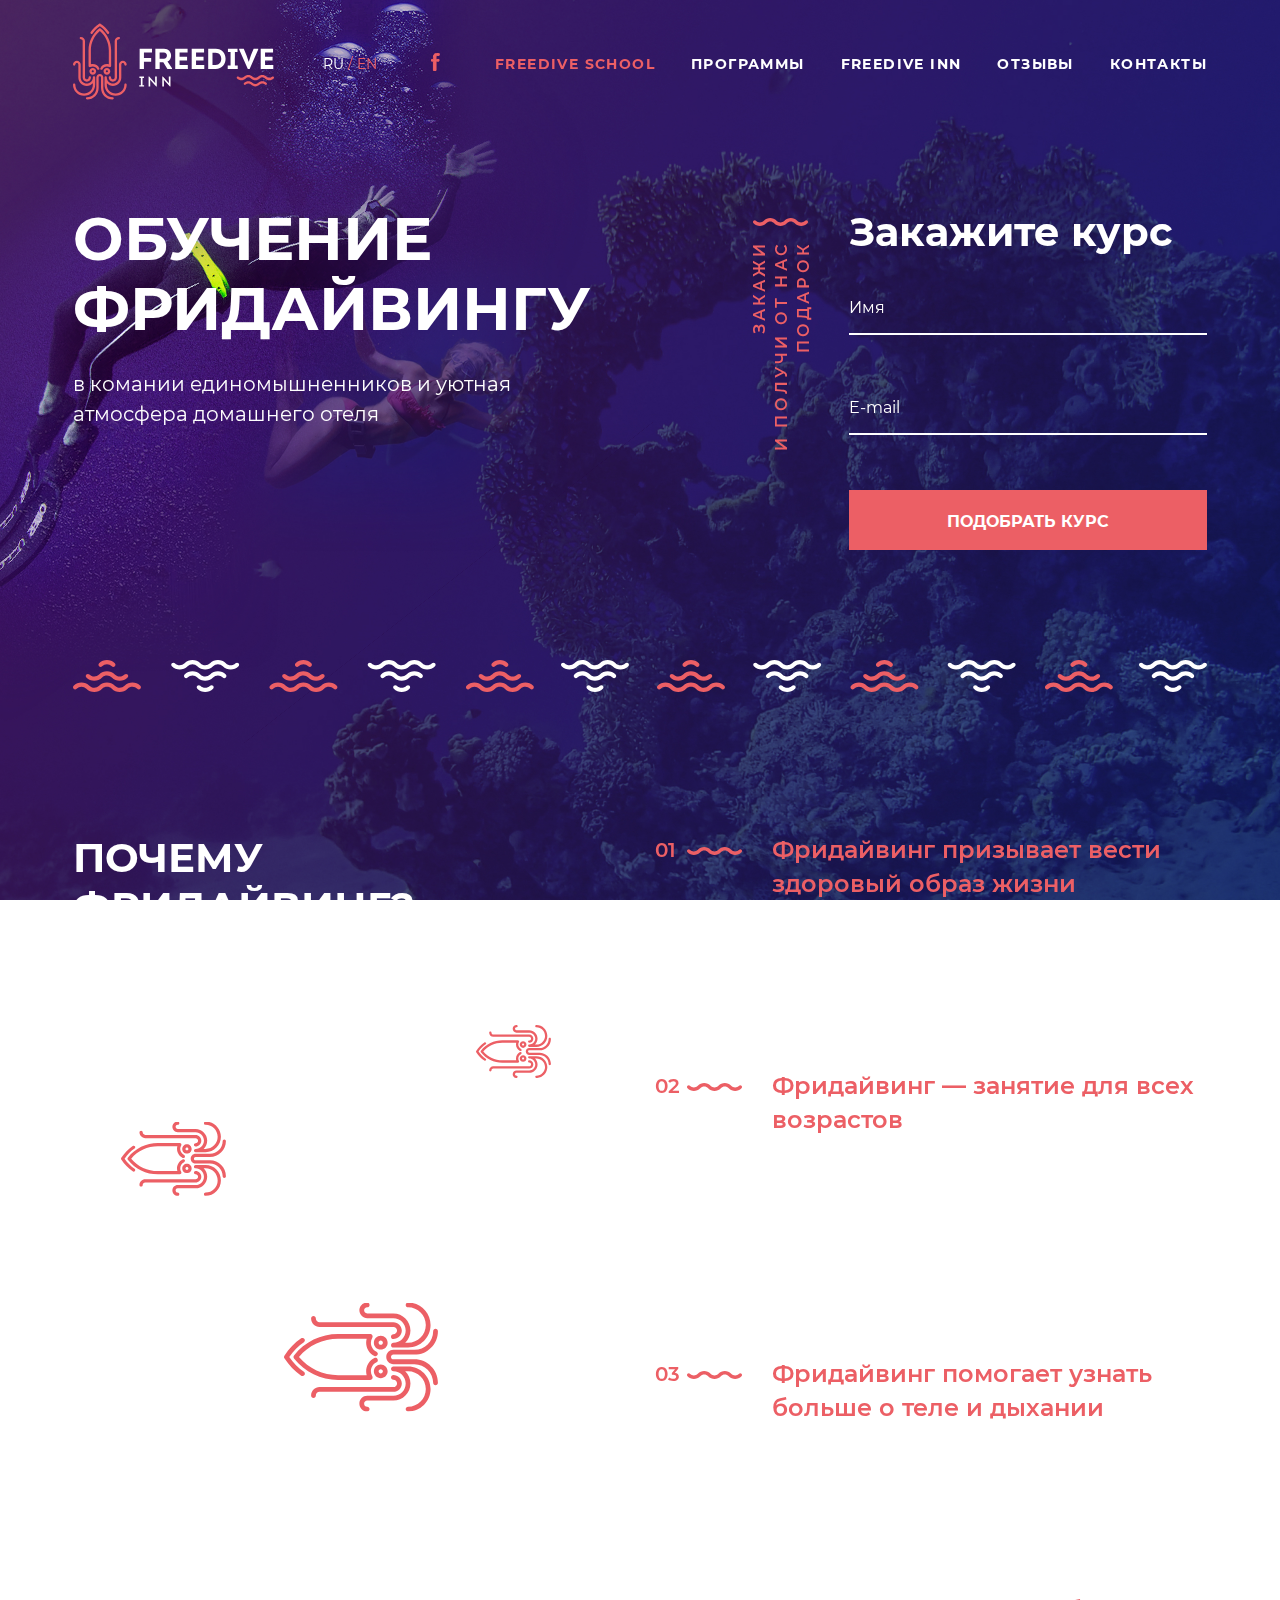
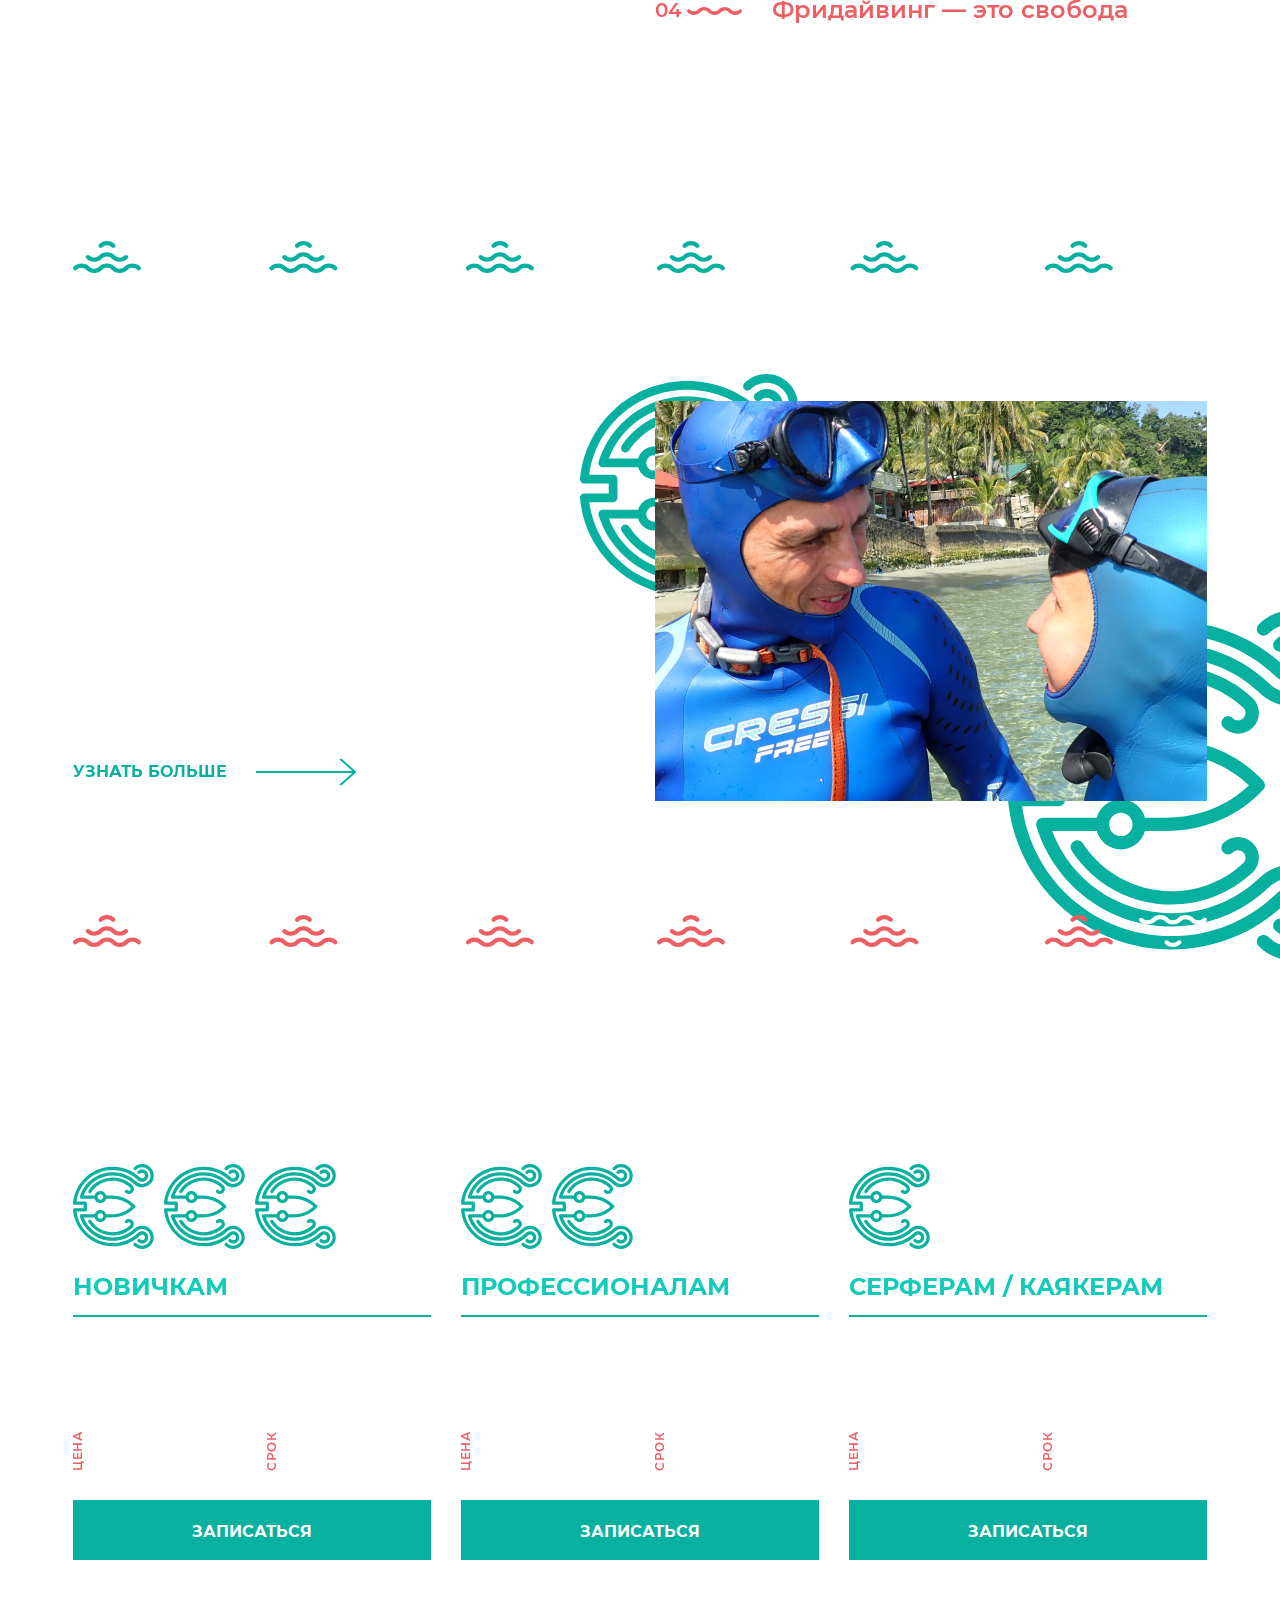
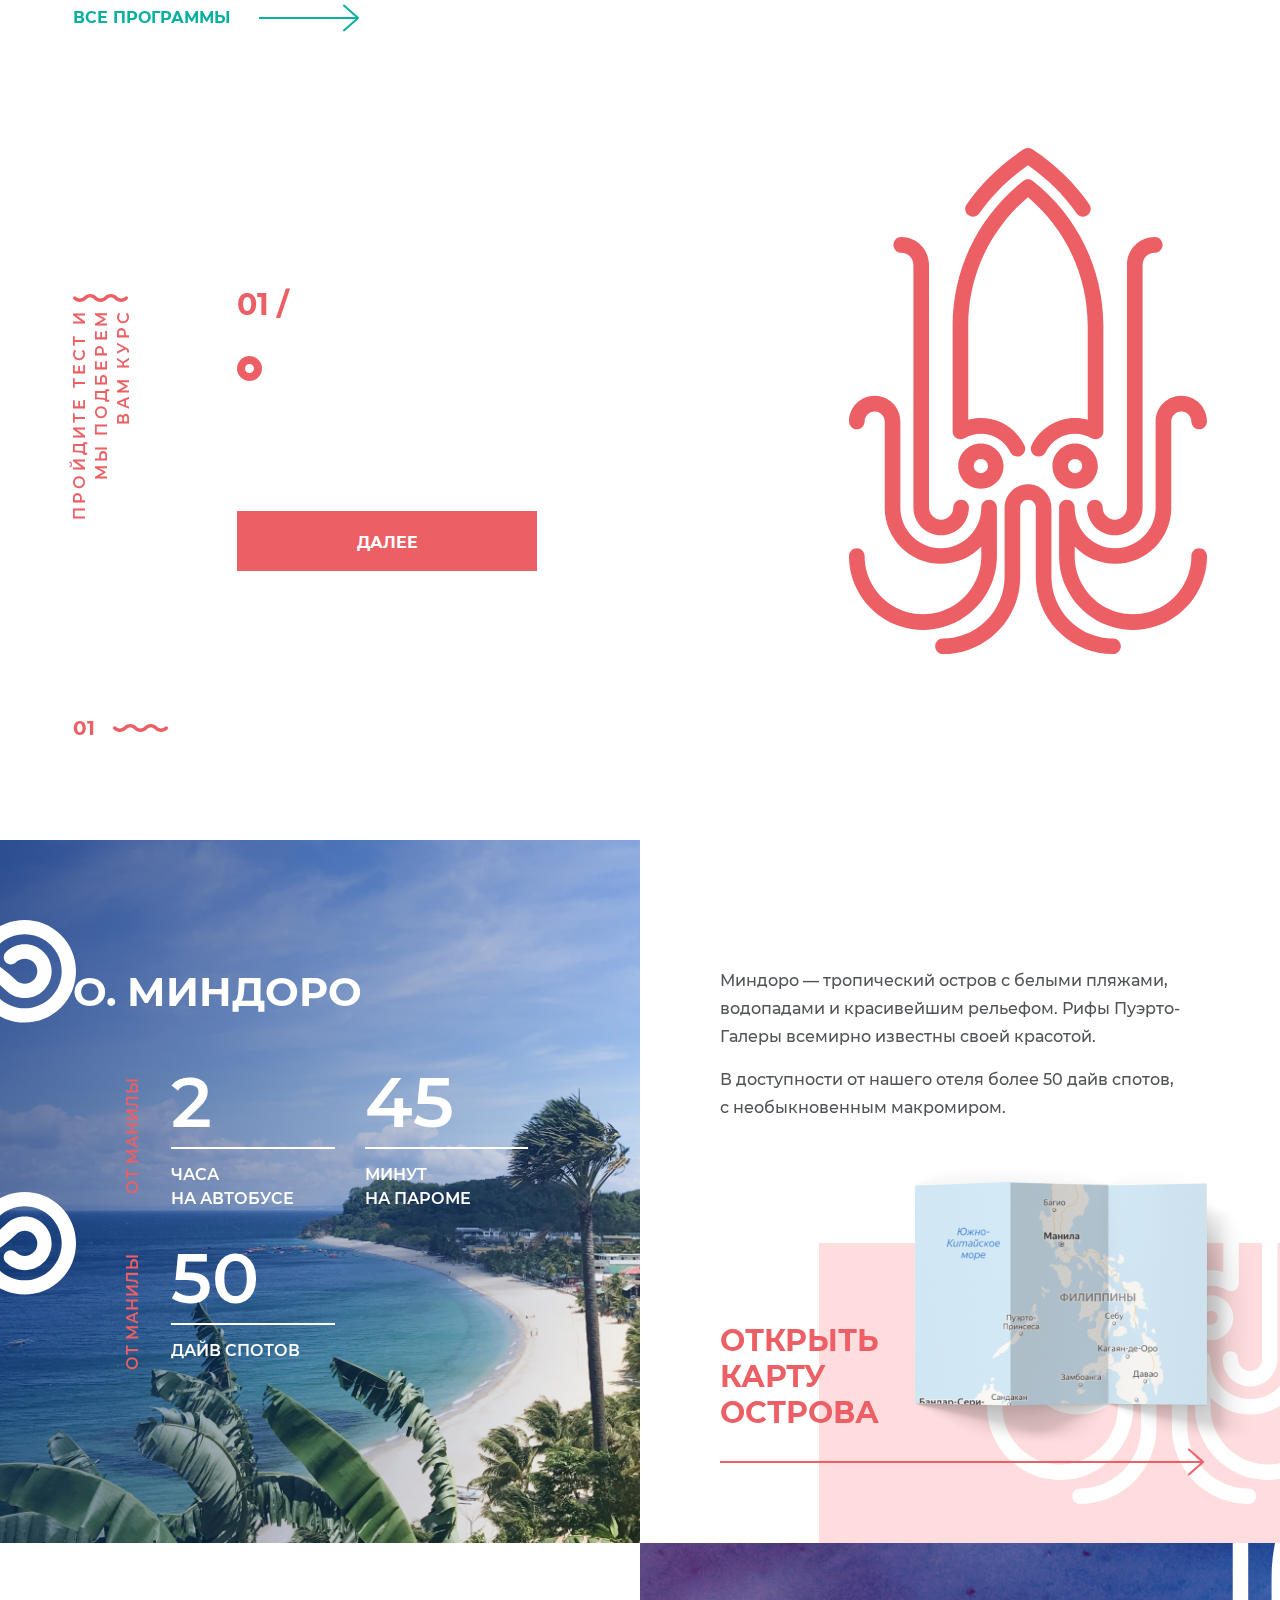
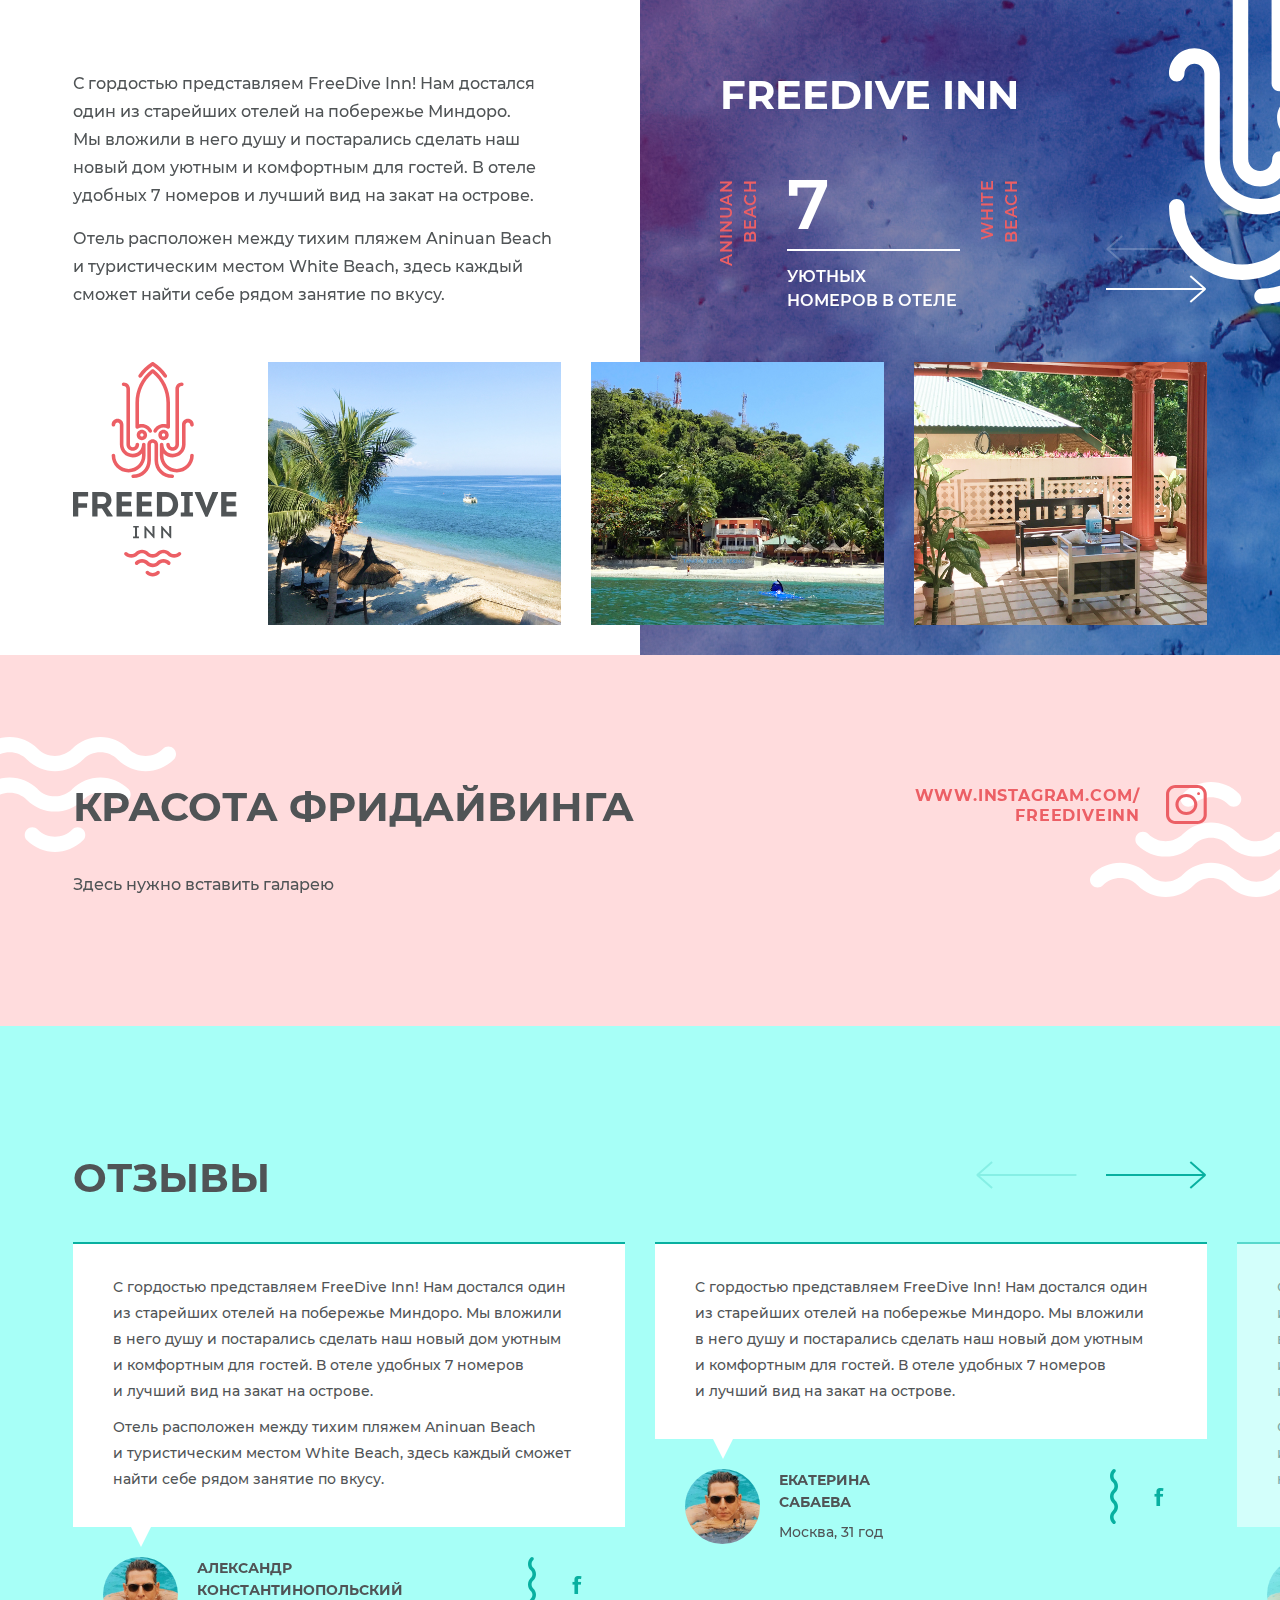
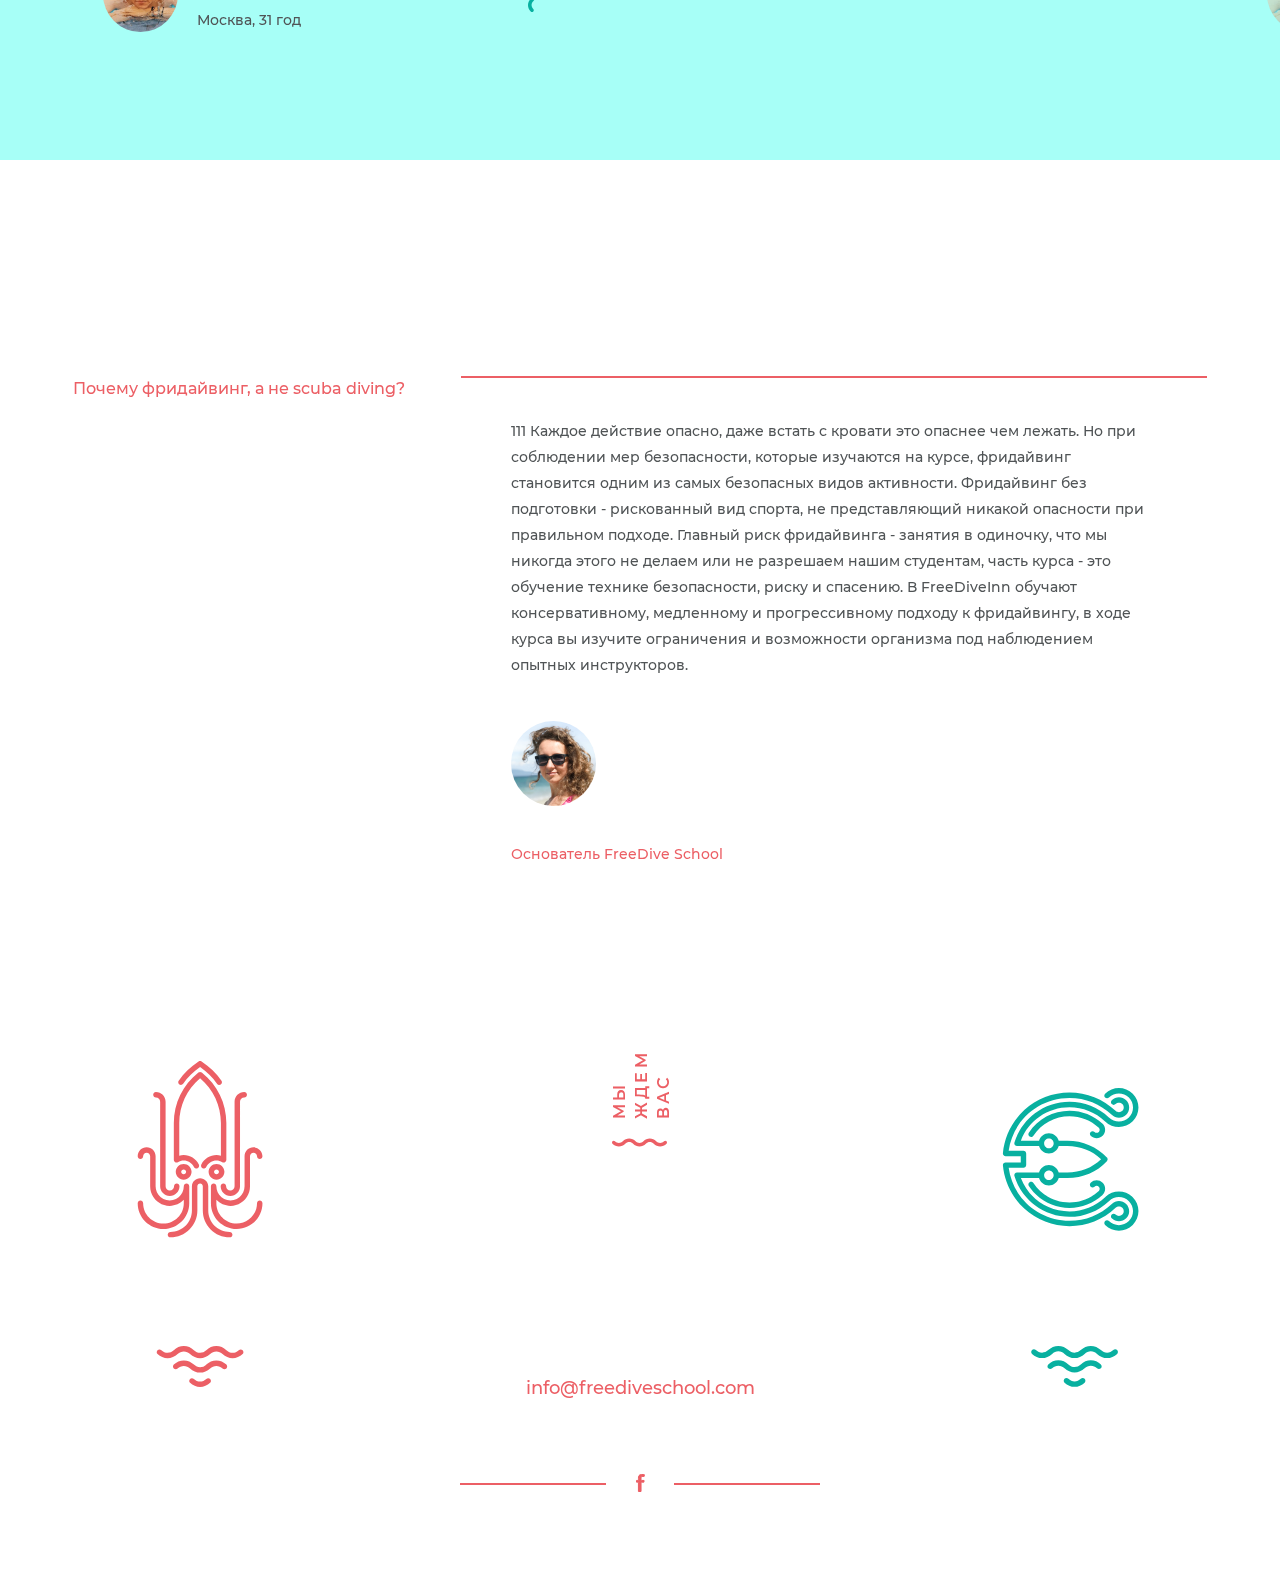
==== home.html @ 4661590b "Initial commit" ====
<!DOCTYPE html>
<html lang="ru">
  <head>
    <meta charset="utf-8">
    <meta name="viewport" content="width=device-width,initial-scale=1">
    <title>FreeDive Inn</title>
    <link rel="icon" href="favicon.ico">
    <link rel="stylesheet" href="js/bootstrap/css/bootstrap.css">
    <link rel="stylesheet" href="css/bootstrap-select.min.css">
    <link rel="stylesheet" href="css/slick.css">
    <link rel="stylesheet" href="js/fancybox/jquery.fancybox.min.css">
    <link rel="stylesheet" href="js/bootstrap-fileinput/css/fileinput.min.css">
    <link rel="stylesheet" href="css/main.css">
    <link rel="stylesheet" href="css/responsive.css">
    <link rel="stylesheet" href="css/animations.css">
  </head>
  <body>
    <div class="over-wrapper">
      <div id="mobile-indicator"></div>
      <div id="sm-indicator"></div>
      <header>
        <div class="container">
          <div class="header-content">
            <div class="row">
              <div class="header-col-1">
                <div class="header-logo"><a class="header-logo-content" href="/">
                    <div class="header-logo-pic"><img src="images/logo-pic.svg" alt="FreeDive Inn"></div>
                    <div class="header-logo-text"><img src="images/logo-text.svg" alt="FreeDive Inn"></div></a></div>
              </div>
              <div class="header-col-2">
                <div class="header-controls">
                  <div class="row">
                    <div class="header-lang">
                      <ul class="lang-selector">
                        <li><a class="active" href="#">Ru</a></li>
                        <li><a href="#">En</a></li>
                      </ul>
                    </div>
                    <div class="header-soclinks"><a class="soclink" href="#"><img class="svg-inline" src="images/ico-fb.svg"></a></div>
                  </div>
                </div>
              </div>
              <div class="header-col-3">
                <div class="navbar-trigger"><span></span><span></span><span></span></div>
                <div class="navbar-wrapper">
                  <div class="navbar-wrapper-inner">
                    <div class="close"></div>
                    <ul class="nav navbar-nav">
                      <li><a class="active" href="#"><span>Freedive school</span></a></li>
                      <li><a href="#"><span>Программы</span></a></li>
                      <li><a href="#"><span>Freedive Inn</span></a></li>
                      <li><a href="#"><span>Отзывы</span></a></li>
                      <li><a href="#"><span>Контакты</span></a></li>
                    </ul>
                    <div class="d-block d-md-none">
                      <div class="header-lang">
                        <ul class="lang-selector">
                          <li><a class="active" href="#">Ru</a></li>
                          <li><a href="#">En</a></li>
                        </ul>
                      </div>
                    </div>
                  </div>
                </div>
              </div>
            </div>
          </div>
        </div>
      </header>
      <main>
        <div class="page-bg" style="background-image: url(images/page-bg.jpg);"></div>
        <div class="page-wrapper">
          <div class="page-header page-header-home diver-start">
            <div class="diver-pic"><img src="images/divers.png"></div>
            <div class="container">
              <div class="page-header-content">
                <div class="row">
                  <div class="col-12 col-md-6">
                    <div class="page-header-l">
                      <div class="page-header-home-descr">
                        <h1>Обучение фридайвингу</h1>
                        <p>в&nbsp;комании единомышненников и&nbsp;уютная атмосфера домашнего отеля</p>
                      </div>
                    </div>
                  </div>
                  <div class="col-12 col-md-6">
                    <div class="page-header-r">
                      <div class="top-form">
                        <div class="top-form-ttl">
                          <div class="cont">
                            <p>закажи<br>и&nbsp;получи от&nbsp;нас<br>подарок</p>
                          </div>
                        </div>
                        <h3>Закажите курс</h3>
                        <form>
                          <div class="form-group">
                            <label class="placeholder" for="top_name">Имя</label>
                            <input type="text" name="top_name" id="top_name" required>
                          </div>
                          <div class="form-group">
                            <label class="placeholder" for="top_email">E-mail</label>
                            <input type="email" name="top_email" id="top_email" required>
                          </div>
                          <div class="form-footer">
                            <button class="btn btn-3" type="submit">Подобрать курс</button>
                          </div>
                        </form>
                      </div>
                    </div>
                  </div>
                </div>
              </div>
              <div class="page-header-deco page-header-deco-red"></div>
            </div>
          </div>
          <div class="page-body">
            <!-- Почему-->
            <div class="section section-alt section-why diver-stop">
              <div class="container">
                <div class="section-content">
                  <div class="sticky-wrapper">
                    <div class="row">
                      <div class="col-12 col-md-6">
                        <div class="sticky-block">
                          <div class="section-header">
                            <h2>Почему фридайвинг?</h2>
                          </div>
                          <div class="why-squids">
                            <div class="why-squid why-squid-1"><img src="images/why-squid-1.svg"></div>
                            <div class="why-squid why-squid-2"><img src="images/why-squid-2.svg"></div>
                            <div class="why-squid why-squid-3"><img src="images/why-squid-3.svg"></div>
                          </div>
                        </div>
                      </div>
                      <div class="col-12 col-md-6">
                        <ol class="why-list">
                          <li>
                            <h3>Фридайвинг призывает вести здоровый образ жизни</h3>
                            <p>Вы&nbsp;начинаете осознавать, что едите и&nbsp;как тренируетесь, потому что результат питания и&nbsp;тренировок виден сразу, уже на&nbsp;следующий день и&nbsp;на&nbsp;следующей тренировке</p>
                          </li>
                          <li>
                            <h3>Фридайвинг&nbsp;&mdash; занятие для всех возрастов</h3>
                            <p>В&nbsp;истории фридайвинга много случаев, когда люди в&nbsp;спорт приходили в&nbsp;40&nbsp;лет и&nbsp;в&nbsp;итоге ставили мировые рекорды. Фридайвингом можно заниматься для достижения рекордов или воспринимать как способ восстановить связь с&nbsp;собой и&nbsp;природой</p>
                          </li>
                          <li>
                            <h3>Фридайвинг помогает узнать больше о&nbsp;теле и&nbsp;дыхании</h3>
                            <p>Бросьте вызов умственным и&nbsp;физическим способностям организма, и&nbsp;превзойдите&nbsp;то, чего раньше было невозможно достичь</p>
                          </li>
                          <li>
                            <h3>Фридайвинг&nbsp;&mdash; это свобода</h3>
                            <p>Фридайвинг позволяет почувствовать легкость и&nbsp;раскованность, которую просто не&nbsp;возможно получить в&nbsp;полной экипировке для скубадайвинга</p>
                          </li>
                        </ol>
                      </div>
                    </div>
                  </div>
                </div>
              </div>
            </div>
            <!-- Почему END-->
            <!-- Школа-->
            <div class="section section-alt section-school">
              <div class="container">
                <div class="section-content">
                  <div class="row">
                    <div class="col-12 col-md-5">
                      <div class="section-header">
                        <h2>Freedive school</h2>
                      </div>
                      <p>FreeDive School первая и&nbsp;единственная русская школа фридайвинга на&nbsp;Филиппинах. Наша школа находится прямо на&nbsp;берегу моря. И&nbsp;у&nbsp;нас идеальные условия круглый год для всех любителей фридайвинга, как новичков, никогда не&nbsp;надевавших маски и&nbsp;ласт, до&nbsp;профессионалов. У&nbsp;нас очень красивая подводная жизнь. И&nbsp;мы&nbsp;выдаем международные сертификаты</p>
                      <div class="more-link-wrapper"><a class="more-link" href="#"><span>Узнать больше</span></a></div>
                    </div>
                    <div class="col-12 col-md-6 offset-md-1">
                      <div class="school-pic">
                        <div class="school-pic-obj school-pic-obj-1"><img src="images/school-obj-1.svg"></div>
                        <div class="school-pic-obj school-pic-obj-2"><img src="images/school-obj-2.svg"></div><img src="files/school-pic.jpg">
                      </div>
                    </div>
                  </div>
                </div>
              </div>
            </div>
            <!-- Школа END-->
            <!-- Программы-->
            <div class="section section-alt section-programs">
              <div class="container">
                <div class="section-content">
                  <div class="section-header">
                    <div class="row">
                      <div class="section-header-l">
                        <h2>Популярные программы</h2>
                      </div>
                    </div>
                  </div>
                  <div class="programs-list">
                    <div class="row">
                      <div class="col-12 col-md-4">
                        <div class="program-tmb">
                          <div class="program-tmb-pic">
                            <div class="program-tmb-pic-col"><img class="svg-inline" src="images/squid-green.svg"></div>
                            <div class="program-tmb-pic-col"><img class="svg-inline" src="images/squid-green.svg"></div>
                            <div class="program-tmb-pic-col"><img class="svg-inline" src="images/squid-green.svg"></div>
                          </div>
                          <div class="program-tmb-descr">
                            <div class="protgram-tmb-descr-top">
                              <h3><span>Новичкам</span></h3>
                              <p>Для тех, кто только открывает для себя фридайвинг</p>
                            </div>
                            <div class="protgram-tmb-descr-bottom">
                              <div class="service-tmb-info program-tmb-info">
                                <div class="row">
                                  <div class="service-info-col">
                                    <div class="service-info-item">
                                      <div class="service-info-item-ttl">
                                        <div class="cont">цена</div>
                                      </div>
                                      <div class="service-info-item-val">
                                        <p>20 000 Р</p>
                                      </div>
                                    </div>
                                  </div>
                                  <div class="service-info-col">
                                    <div class="service-info-item">
                                      <div class="service-info-item-ttl">
                                        <div class="cont">срок</div>
                                      </div>
                                      <div class="service-info-item-val">
                                        <p>7 дней</p>
                                      </div>
                                    </div>
                                  </div>
                                </div>
                              </div>
                              <div class="program-tmb-button">
                                <div class="btn btn-2">Записаться</div>
                              </div>
                            </div>
                          </div>
                        </div>
                      </div>
                      <div class="col-12 col-md-4">
                        <div class="program-tmb">
                          <div class="program-tmb-pic">
                            <div class="program-tmb-pic-col"><img class="svg-inline" src="images/squid-green.svg"></div>
                            <div class="program-tmb-pic-col"><img class="svg-inline" src="images/squid-green.svg"></div>
                          </div>
                          <div class="program-tmb-descr">
                            <div class="protgram-tmb-descr-top">
                              <h3><span>Профессионалам</span></h3>
                              <p>Для тех, кто хочет научиться и&nbsp;увидеть больше</p>
                            </div>
                            <div class="protgram-tmb-descr-bottom">
                              <div class="service-tmb-info program-tmb-info">
                                <div class="row">
                                  <div class="service-info-col">
                                    <div class="service-info-item">
                                      <div class="service-info-item-ttl">
                                        <div class="cont">цена</div>
                                      </div>
                                      <div class="service-info-item-val">
                                        <p>50 000 Р</p>
                                      </div>
                                    </div>
                                  </div>
                                  <div class="service-info-col">
                                    <div class="service-info-item">
                                      <div class="service-info-item-ttl">
                                        <div class="cont">срок</div>
                                      </div>
                                      <div class="service-info-item-val">
                                        <p>14 дней</p>
                                      </div>
                                    </div>
                                  </div>
                                </div>
                              </div>
                              <div class="program-tmb-button">
                                <div class="btn btn-2">Записаться</div>
                              </div>
                            </div>
                          </div>
                        </div>
                      </div>
                      <div class="col-12 col-md-4">
                        <div class="program-tmb">
                          <div class="program-tmb-pic">
                            <div class="program-tmb-pic-col"><img class="svg-inline" src="images/squid-green.svg"></div>
                          </div>
                          <div class="program-tmb-descr">
                            <div class="protgram-tmb-descr-top">
                              <h3><span>Серферам / каякерам</span></h3>
                              <p>Для тех, кто хочет расширить границы своих возможностей</p>
                            </div>
                            <div class="protgram-tmb-descr-bottom">
                              <div class="service-tmb-info program-tmb-info">
                                <div class="row">
                                  <div class="service-info-col">
                                    <div class="service-info-item">
                                      <div class="service-info-item-ttl">
                                        <div class="cont">цена</div>
                                      </div>
                                      <div class="service-info-item-val">
                                        <p>150 000 Р</p>
                                      </div>
                                    </div>
                                  </div>
                                  <div class="service-info-col">
                                    <div class="service-info-item">
                                      <div class="service-info-item-ttl">
                                        <div class="cont">срок</div>
                                      </div>
                                      <div class="service-info-item-val">
                                        <p>28 дней</p>
                                      </div>
                                    </div>
                                  </div>
                                </div>
                              </div>
                              <div class="program-tmb-button">
                                <div class="btn btn-2">Записаться</div>
                              </div>
                            </div>
                          </div>
                        </div>
                      </div>
                    </div>
                  </div>
                  <div class="more-link-wrapper"><a class="more-link" href="#"><span>Все программы</span></a></div>
                </div>
              </div>
            </div>
            <!-- Программы END-->
            <!-- Квиз-->
            <div class="section section-alt section-quiz">
              <div class="container">
                <div class="section-content">
                  <div class="row">
                    <div class="col-12 col-md-8 col-lg-7">
                      <div class="section-header">
                        <h2>Не знаете, что выбрать?</h2>
                      </div>
                      <div class="poll-wrapper">
                        <div class="poll-ttl">
                          <div class="cont">
                            <p>пройдите тест и<br>мы подберем<br>вам курс</p>
                          </div>
                        </div>
                        <form class="form-alt poll-form" id="pollForm">
                          <div class="poll-form-step">
                            <div class="poll-step-content">
                              <div class="poll-step-content-inner">
                                <div class="h3"><span>01 /</span> Умеете ли вы плавать?</div>
                                <div class="form-radios">
                                  <div class="form-radio">
                                    <input id="poll_1_1" type="radio" name="poll_1" checked>
                                    <label for="poll_1_1">Нет</label>
                                  </div>
                                  <div class="form-radio">
                                    <input id="poll_1_2" type="radio" name="poll_1">
                                    <label for="poll_1_2">Могу проплыть 100 метров</label>
                                  </div>
                                  <div class="form-radio">
                                    <input id="poll_1_3" type="radio" name="poll_1">
                                    <label for="poll_1_3">Да, хорошо плаваю</label>
                                  </div>
                                </div>
                                <div class="poll-form-nav">
                                  <div class="btn btn-3 btn-forward"><span>Далее</span></div>
                                </div>
                              </div>
                            </div>
                          </div>
                          <div class="poll-form-step">
                            <div class="poll-step-content">
                              <div class="poll-step-content-inner">
                                <div class="h3"><span>02 /</span> Чекбоксы</div>
                                <div class="form-radios">
                                  <div class="form-radio">
                                    <input id="poll_2_1" type="checkbox" name="poll_2_1">
                                    <label for="poll_2_1">Ответ 1</label>
                                  </div>
                                  <div class="form-radio">
                                    <input id="poll_2_2" type="checkbox" name="poll_2_2">
                                    <label for="poll_2_2">Ответ 2</label>
                                  </div>
                                  <div class="form-radio">
                                    <input id="poll_2_3" type="checkbox" name="poll_2_3">
                                    <label for="poll_2_3">Ответ 3</label>
                                  </div>
                                </div>
                                <div class="poll-form-nav">
                                  <div class="btn btn-back"></div>
                                  <div class="btn btn-3 btn-forward"><span>Далее</span></div>
                                </div>
                              </div>
                            </div>
                          </div>
                          <div class="poll-form-step">
                            <div class="poll-step-content">
                              <div class="poll-step-content-inner">
                                <div class="h3"><span>03 /</span> Обязательные чекбоксы</div>
                                <div class="form-radios form-checkboxes-required">
                                  <div class="form-radio">
                                    <input id="poll_3_1" type="checkbox" name="poll_3_1">
                                    <label for="poll_3_1">Ответ 1</label>
                                  </div>
                                  <div class="form-radio">
                                    <input id="poll_3_2" type="checkbox" name="poll_3_2">
                                    <label for="poll_3_2">Ответ 2</label>
                                  </div>
                                  <div class="form-radio">
                                    <input id="poll_3_3" type="checkbox" name="poll_3_3">
                                    <label for="poll_3_3">Ответ 3</label>
                                  </div>
                                </div>
                                <div class="poll-form-nav">
                                  <div class="btn btn-back"></div>
                                  <div class="btn btn-3 btn-forward"><span>Далее</span></div>
                                </div>
                              </div>
                            </div>
                          </div>
                          <div class="poll-form-step">
                            <div class="poll-step-content">
                              <div class="poll-step-content-inner">
                                <div class="h3"><span>04 /</span> Радиокнопки с альтернативным вариантом</div>
                                <div class="form-radios">
                                  <div class="form-radio">
                                    <input id="poll_4_1" type="radio" name="poll_4" checked>
                                    <label for="poll_4_1">1</label>
                                  </div>
                                  <div class="form-radio">
                                    <input id="poll_4_2" type="radio" name="poll_4">
                                    <label for="poll_4_2">2</label>
                                  </div>
                                  <div class="form-radio">
                                    <input id="poll_4_3" type="radio" name="poll_4">
                                    <label for="poll_4_3">3</label>
                                  </div>
                                  <div class="form-radio-text">
                                    <div class="form-radio">
                                      <input id="poll_4_4" type="radio" name="poll_4" value="other">
                                      <label for="poll_4_4">Другое</label>
                                    </div>
                                    <div class="form-text form-group-other">
                                      <div class="form-group">
                                        <label class="placeholder" for="poll_4_4_text">Введите значение</label>
                                        <input type="text" name="poll_4_4_text" id="poll_4_4_text">
                                      </div>
                                    </div>
                                  </div>
                                </div>
                                <div class="poll-form-nav">
                                  <div class="btn btn-back"></div>
                                  <div class="btn btn-3 btn-forward"><span>Далее</span></div>
                                </div>
                              </div>
                            </div>
                          </div>
                          <div class="poll-form-step">
                            <div class="poll-step-content">
                              <div class="poll-step-content-inner">
                                <div class="h3"><span>05 /</span> Чекбоксы с альтернативным вариантом</div>
                                <div class="form-radios">
                                  <div class="form-radio">
                                    <input id="poll_5_1" type="checkbox" name="poll_5_1" checked>
                                    <label for="poll_5_1">1</label>
                                  </div>
                                  <div class="form-radio">
                                    <input id="poll_5_2" type="checkbox" name="poll_5_2">
                                    <label for="poll_5_2">2</label>
                                  </div>
                                  <div class="form-radio">
                                    <input id="poll_5_3" type="checkbox" name="poll_5_3">
                                    <label for="poll_5_3">3</label>
                                  </div>
                                  <div class="form-radio-text">
                                    <div class="form-radio">
                                      <input id="poll_5_4" type="checkbox" name="poll_5_4" value="other">
                                      <label for="poll_5_4">Другое</label>
                                    </div>
                                    <div class="form-text form-group-other">
                                      <div class="form-group">
                                        <label class="placeholder" for="poll_5_4_text">Введите значение</label>
                                        <input type="text" name="poll_5_4_text" id="poll_5_4_text">
                                      </div>
                                    </div>
                                  </div>
                                </div>
                                <div class="poll-form-nav">
                                  <div class="btn btn-back"></div>
                                  <div class="btn btn-3 btn-forward"><span>Далее</span></div>
                                </div>
                              </div>
                            </div>
                          </div>
                          <div class="poll-form-step">
                            <div class="poll-step-content">
                              <div class="poll-step-content-inner">
                                <div class="h3"><span>06 /</span> Текстовое поле</div>
                                <div class="form-group">
                                  <label class="placeholder" for="poll_6">Введите значение</label>
                                  <input id="poll_6" type="text" name="poll_6" required>
                                </div>
                                <div class="poll-form-nav">
                                  <div class="btn btn-back"></div>
                                  <div class="btn btn-3 btn-forward"><span>Далее</span></div>
                                </div>
                              </div>
                            </div>
                          </div>
                          <div class="poll-form-step last">
                            <div class="poll-step-content">
                              <div class="poll-step-content-inner">
                                <div class="h3"><span>07 /</span> Введите ваши данные</div>
                                <div class="row">
                                  <div class="col-12 col-lg-6">
                                    <div class="form-group">
                                      <label class="placeholder" for="poll_name">Ваше имя</label>
                                      <input id="poll_name" type="text" name="poll_name" required>
                                    </div>
                                  </div>
                                  <div class="col-12 col-lg-6">
                                    <div class="form-group">
                                      <label class="placeholder" for="poll_email">E-mail</label>
                                      <input id="poll_email" type="email" name="poll_email" required>
                                    </div>
                                  </div>
                                  <div class="col-12">
                                    <div class="poll-form-nav">
                                      <div class="btn btn-back"></div>
                                      <button class="btn btn-3" type="submit"><span>Далее</span></button>
                                    </div>
                                  </div>
                                </div>
                              </div>
                            </div>
                          </div>
                        </form>
                      </div>
                    </div>
                    <div class="col-12 col-md-4 col-lg-5">
                      <div class="quiz-pic"><img src="images/quiz-pic.svg"></div>
                    </div>
                  </div>
                  <ul class="poll-dots">
                    <li class="active"><span>01</span></li>
                    <li><span>02</span></li>
                    <li><span>03</span></li>
                    <li><span>04</span></li>
                    <li><span>05</span></li>
                    <li><span>06</span></li>
                  </ul>
                </div>
              </div>
            </div>
            <!-- Квиз END-->
            <!-- Остров-->
            <div class="section section-island">
              <div class="section-obj section-island-obj"><img src="images/squid-school.svg"></div>
              <div class="section-pic-l" style="background-image: url(images/section-island-pic.jpg);"></div>
              <div class="container">
                <div class="section-content">
                  <div class="row">
                    <div class="col-12 col-md-6">
                      <div class="section-descr-l">
                        <div class="section-pic-l" style="background-image: url(images/section-island-pic.jpg);"></div>
                        <div class="section-descr-l-inner">
                          <div class="section-header">
                            <h2> О. Миндоро</h2>
                          </div>
                          <div class="num-list-wrapper">
                            <div class="num-list-ttl"><span>От&nbsp;Манилы</span></div>
                            <div class="num-list">
                              <div class="num-tmb">
                                <div class="num-tmb-num">2</div>
                                <div class="num-tmb-ttl">
                                  <p>Часа на&nbsp;автобусе</p>
                                </div>
                              </div>
                              <div class="num-tmb">
                                <div class="num-tmb-num">45</div>
                                <div class="num-tmb-ttl">
                                  <p>Минут на&nbsp;пароме</p>
                                </div>
                              </div>
                            </div>
                          </div>
                          <div class="num-list-wrapper">
                            <div class="num-list-ttl"><span>От&nbsp;Манилы</span></div>
                            <div class="num-list">
                              <div class="num-tmb">
                                <div class="num-tmb-num">50</div>
                                <div class="num-tmb-ttl">
                                  <p>Дайв спотов</p>
                                </div>
                              </div>
                            </div>
                          </div>
                        </div>
                      </div>
                    </div>
                    <div class="col-12 col-md-6">
                      <div class="section-descr-r">
                        <p>Миндоро&nbsp;&mdash; тропический остров с&nbsp;белыми пляжами, водопадами и&nbsp;красивейшим рельефом. Рифы Пуэрто-Галеры всемирно известны своей красотой.</p>
                        <p>В&nbsp;доступности от&nbsp;нашего отеля более 50&nbsp;дайв спотов, с&nbsp;необыкновенным макромиром.</p>
                        <div class="map-link-wrapper"><a class="map-link" href="#" data-toggle="modal" data-target="#mapModal">
                            <div class="map-link-descr">
                              <p>Открыть карту острова</p>
                            </div>
                            <div class="map-link-pic"><img src="images/map-link.png"></div></a></div>
                      </div>
                    </div>
                  </div>
                </div>
              </div>
            </div>
            <!-- Остров END-->
            <!-- Freedive Inn-->
            <div class="section section-inn">
              <div class="section-obj section-inn-obj"><img src="images/squid-inn.svg"></div>
              <div class="section-pic-r" style="background-image: url(images/section-inn-pic.jpg);"></div>
              <div class="container">
                <div class="section-content">
                  <div class="row">
                    <div class="col-12 col-md-6 order-2 order-md-1">
                      <div class="section-descr-l">
                        <p>С&nbsp;гордостью представляем FreeDive Inn! Нам достался один из&nbsp;старейших отелей на&nbsp;побережье Миндоро. Мы&nbsp;вложили в&nbsp;него душу и&nbsp;постарались сделать наш новый дом уютным и&nbsp;комфортным для гостей. В&nbsp;отеле удобных 7&nbsp;номеров и&nbsp;лучший вид на&nbsp;закат на&nbsp;острове.</p>
                        <p>Отель расположен между тихим пляжем Aninuan Beach и&nbsp;туристическим местом White Beach, здесь каждый сможет найти себе рядом занятие по&nbsp;вкусу.</p>
                      </div>
                    </div>
                    <div class="col-12 col-md-6 order-1 order-md-2">
                      <div class="section-descr-r">
                        <div class="section-pic-r" style="background-image: url(images/section-inn-pic.jpg);"></div>
                        <div class="section-descr-r-inner">
                          <div class="section-header">
                            <h2>Freedive Inn</h2>
                          </div>
                          <div class="num-list-wrapper num-list-wrapper-alt">
                            <div class="num-list-ttl"><span>Aninuan<br>beach</span></div>
                            <div class="num-list-ttl num-list-ttl-r"><span>White<br>beach</span></div>
                            <div class="num-list">
                              <div class="num-tmb">
                                <div class="num-tmb-num">7</div>
                                <div class="num-tmb-ttl">
                                  <p>уютных номеров в&nbsp;отеле</p>
                                </div>
                              </div>
                            </div>
                          </div>
                        </div>
                      </div>
                    </div>
                    <div class="col-12 order-3">
                      <div class="section-inn-bottom">
                        <div class="row">
                          <div class="section-inn-bottom-l">
                            <div class="section-inn-logo"><a href="#"><img src="images/section-inn-logo.svg"></a></div>
                          </div>
                          <div class="section-inn-bottom-r">
                            <div class="inn-slider-wrapper">
                              <div class="inn-slider">
                                <div class="slide"><a href="files/inn-1.jpg" data-fancybox="inn_gal"><img src="files/inn-1-tmb.jpg"></a></div>
                                <div class="slide"><a href="files/inn-2.jpg" data-fancybox="inn_gal"><img src="files/inn-2-tmb.jpg"></a></div>
                                <div class="slide"><a href="files/inn-3.jpg" data-fancybox="inn_gal"><img src="files/inn-3-tmb.jpg"></a></div>
                                <div class="slide"><a href="files/inn-1.jpg" data-fancybox="inn_gal"><img src="files/inn-1-tmb.jpg"></a></div>
                                <div class="slide"><a href="files/inn-2.jpg" data-fancybox="inn_gal"><img src="files/inn-2-tmb.jpg"></a></div>
                                <div class="slide"><a href="files/inn-3.jpg" data-fancybox="inn_gal"><img src="files/inn-3-tmb.jpg"></a></div>
                              </div>
                            </div>
                          </div>
                        </div>
                      </div>
                    </div>
                  </div>
                </div>
              </div>
            </div>
            <!-- Freedive Inn END-->
            <!-- Галерея-->
            <div class="section section-gallery">
              <div class="section-obj section-obj-1"><img src="images/section-gallery-obj-1.svg"></div>
              <div class="section-obj section-obj-2"><img src="images/section-gallery-obj-2.svg"></div>
              <div class="container">
                <div class="section-content">
                  <div class="section-header">
                    <div class="row">
                      <div class="section-header-l">
                        <h2>Красота фридайвинга</h2>
                      </div>
                      <div class="section-header-r"><a class="instagram-link" href="" target="_blank">
                          <div class="cont">www.instagram.com/<br>freediveinn</div></a></div>
                    </div>
                  </div>
                  <div class="insta-gallery">
                    <p>Здесь нужно вставить галарею</p>
                  </div>
                </div>
              </div>
            </div>
            <!-- Галерея END-->
            <!-- Отзывы-->
            <div class="section section-reviews">
              <div class="container">
                <div class="section-content">
                  <div class="section-header">
                    <div class="row">
                      <div class="section-header-l">
                        <h2>Отзывы</h2>
                      </div>
                    </div>
                  </div>
                  <div class="reviews-slider-wrapper">
                    <div class="reviews-slider">
                      <div class="slide">
                        <div class="review-tmb-alt">
                          <div class="review-tmb-alt-text">
                            <p>С&nbsp;гордостью представляем FreeDive Inn! Нам достался один из&nbsp;старейших отелей на&nbsp;побережье Миндоро. Мы&nbsp;вложили в&nbsp;него душу и&nbsp;постарались сделать наш новый дом уютным и&nbsp;комфортным для гостей. В&nbsp;отеле удобных 7&nbsp;номеров и&nbsp;лучший вид на&nbsp;закат на&nbsp;острове.</p>
                            <p>Отель расположен между тихим пляжем Aninuan Beach и&nbsp;туристическим местом White Beach, здесь каждый сможет найти себе рядом занятие по&nbsp;вкусу.</p>
                          </div>
                          <div class="review-tmb-alt-bottom">
                            <div class="row">
                              <div class="col review-tmb-alt-bottom-l">
                                <div class="review-tmb-author">
                                  <div class="review-tmb-author-pic"><img src="files/review-author.jpg"></div>
                                  <div class="review-tmb-author-descr">
                                    <div class="review-tmb-author-name">
                                      <p>Александр<br>Константинопольский</p>
                                    </div>
                                    <div class="review-tmb-author-post">
                                      <p>Москва, 31 год</p>
                                    </div>
                                  </div>
                                </div>
                              </div>
                              <div class="col review-tmb-alt-bottom-r">
                                <div class="review-tmb-links"><a class="review-link review-link-fb" href="#"></a></div>
                              </div>
                            </div>
                          </div>
                        </div>
                      </div>
                      <div class="slide">
                        <div class="review-tmb-alt">
                          <div class="review-tmb-alt-text">
                            <p>С&nbsp;гордостью представляем FreeDive Inn! Нам достался один из&nbsp;старейших отелей на&nbsp;побережье Миндоро. Мы&nbsp;вложили в&nbsp;него душу и&nbsp;постарались сделать наш новый дом уютным и&nbsp;комфортным для гостей. В&nbsp;отеле удобных 7&nbsp;номеров и&nbsp;лучший вид на&nbsp;закат на&nbsp;острове.</p>
                          </div>
                          <div class="review-tmb-alt-bottom">
                            <div class="row">
                              <div class="col review-tmb-alt-bottom-l">
                                <div class="review-tmb-author">
                                  <div class="review-tmb-author-pic"><img src="files/review-author.jpg"></div>
                                  <div class="review-tmb-author-descr">
                                    <div class="review-tmb-author-name">
                                      <p>Екатерина<br>Сабаева</p>
                                    </div>
                                    <div class="review-tmb-author-post">
                                      <p>Москва, 31 год</p>
                                    </div>
                                  </div>
                                </div>
                              </div>
                              <div class="col review-tmb-alt-bottom-r">
                                <div class="review-tmb-links"><a class="review-link review-link-fb" href="#"></a></div>
                              </div>
                            </div>
                          </div>
                        </div>
                      </div>
                      <div class="slide">
                        <div class="review-tmb-alt">
                          <div class="review-tmb-alt-text">
                            <p>С&nbsp;гордостью представляем FreeDive Inn! Нам достался один из&nbsp;старейших отелей на&nbsp;побережье Миндоро. Мы&nbsp;вложили в&nbsp;него душу и&nbsp;постарались сделать наш новый дом уютным и&nbsp;комфортным для гостей. В&nbsp;отеле удобных 7&nbsp;номеров и&nbsp;лучший вид на&nbsp;закат на&nbsp;острове.</p>
                            <p>Отель расположен между тихим пляжем Aninuan Beach и&nbsp;туристическим местом White Beach, здесь каждый сможет найти себе рядом занятие по&nbsp;вкусу.</p>
                          </div>
                          <div class="review-tmb-alt-bottom">
                            <div class="row">
                              <div class="col review-tmb-alt-bottom-l">
                                <div class="review-tmb-author">
                                  <div class="review-tmb-author-pic"><img src="files/review-author.jpg"></div>
                                  <div class="review-tmb-author-descr">
                                    <div class="review-tmb-author-name">
                                      <p>Александр<br>Константинопольский</p>
                                    </div>
                                    <div class="review-tmb-author-post">
                                      <p>Москва, 31 год</p>
                                    </div>
                                  </div>
                                </div>
                              </div>
                              <div class="col review-tmb-alt-bottom-r">
                                <div class="review-tmb-links"><a class="review-link review-link-fb" href="#"></a></div>
                              </div>
                            </div>
                          </div>
                        </div>
                      </div>
                      <div class="slide">
                        <div class="review-tmb-alt">
                          <div class="review-tmb-alt-text">
                            <p>С&nbsp;гордостью представляем FreeDive Inn! Нам достался один из&nbsp;старейших отелей на&nbsp;побережье Миндоро. Мы&nbsp;вложили в&nbsp;него душу и&nbsp;постарались сделать наш новый дом уютным и&nbsp;комфортным для гостей. В&nbsp;отеле удобных 7&nbsp;номеров и&nbsp;лучший вид на&nbsp;закат на&nbsp;острове.</p>
                          </div>
                          <div class="review-tmb-alt-bottom">
                            <div class="row">
                              <div class="col review-tmb-alt-bottom-l">
                                <div class="review-tmb-author">
                                  <div class="review-tmb-author-pic"><img src="files/review-author.jpg"></div>
                                  <div class="review-tmb-author-descr">
                                    <div class="review-tmb-author-name">
                                      <p>Екатерина<br>Сабаева</p>
                                    </div>
                                    <div class="review-tmb-author-post">
                                      <p>Москва, 31 год</p>
                                    </div>
                                  </div>
                                </div>
                              </div>
                              <div class="col review-tmb-alt-bottom-r">
                                <div class="review-tmb-links"><a class="review-link review-link-fb" href="#"></a></div>
                              </div>
                            </div>
                          </div>
                        </div>
                      </div>
                      <div class="slide">
                        <div class="review-tmb-alt">
                          <div class="review-tmb-alt-text">
                            <p>С&nbsp;гордостью представляем FreeDive Inn! Нам достался один из&nbsp;старейших отелей на&nbsp;побережье Миндоро. Мы&nbsp;вложили в&nbsp;него душу и&nbsp;постарались сделать наш новый дом уютным и&nbsp;комфортным для гостей. В&nbsp;отеле удобных 7&nbsp;номеров и&nbsp;лучший вид на&nbsp;закат на&nbsp;острове.</p>
                            <p>Отель расположен между тихим пляжем Aninuan Beach и&nbsp;туристическим местом White Beach, здесь каждый сможет найти себе рядом занятие по&nbsp;вкусу.</p>
                          </div>
                          <div class="review-tmb-alt-bottom">
                            <div class="row">
                              <div class="col review-tmb-alt-bottom-l">
                                <div class="review-tmb-author">
                                  <div class="review-tmb-author-pic"><img src="files/review-author.jpg"></div>
                                  <div class="review-tmb-author-descr">
                                    <div class="review-tmb-author-name">
                                      <p>Александр<br>Константинопольский</p>
                                    </div>
                                    <div class="review-tmb-author-post">
                                      <p>Москва, 31 год</p>
                                    </div>
                                  </div>
                                </div>
                              </div>
                              <div class="col review-tmb-alt-bottom-r">
                                <div class="review-tmb-links"><a class="review-link review-link-fb" href="#"></a></div>
                              </div>
                            </div>
                          </div>
                        </div>
                      </div>
                      <div class="slide">
                        <div class="review-tmb-alt">
                          <div class="review-tmb-alt-text">
                            <p>С&nbsp;гордостью представляем FreeDive Inn! Нам достался один из&nbsp;старейших отелей на&nbsp;побережье Миндоро. Мы&nbsp;вложили в&nbsp;него душу и&nbsp;постарались сделать наш новый дом уютным и&nbsp;комфортным для гостей. В&nbsp;отеле удобных 7&nbsp;номеров и&nbsp;лучший вид на&nbsp;закат на&nbsp;острове.</p>
                          </div>
                          <div class="review-tmb-alt-bottom">
                            <div class="row">
                              <div class="col review-tmb-alt-bottom-l">
                                <div class="review-tmb-author">
                                  <div class="review-tmb-author-pic"><img src="files/review-author.jpg"></div>
                                  <div class="review-tmb-author-descr">
                                    <div class="review-tmb-author-name">
                                      <p>Екатерина<br>Сабаева</p>
                                    </div>
                                    <div class="review-tmb-author-post">
                                      <p>Москва, 31 год</p>
                                    </div>
                                  </div>
                                </div>
                              </div>
                              <div class="col review-tmb-alt-bottom-r">
                                <div class="review-tmb-links"><a class="review-link review-link-fb" href="#"></a></div>
                              </div>
                            </div>
                          </div>
                        </div>
                      </div>
                      <div class="slide">
                        <div class="review-tmb-alt">
                          <div class="review-tmb-alt-text">
                            <p>С&nbsp;гордостью представляем FreeDive Inn! Нам достался один из&nbsp;старейших отелей на&nbsp;побережье Миндоро. Мы&nbsp;вложили в&nbsp;него душу и&nbsp;постарались сделать наш новый дом уютным и&nbsp;комфортным для гостей. В&nbsp;отеле удобных 7&nbsp;номеров и&nbsp;лучший вид на&nbsp;закат на&nbsp;острове.</p>
                            <p>Отель расположен между тихим пляжем Aninuan Beach и&nbsp;туристическим местом White Beach, здесь каждый сможет найти себе рядом занятие по&nbsp;вкусу.</p>
                          </div>
                          <div class="review-tmb-alt-bottom">
                            <div class="row">
                              <div class="col review-tmb-alt-bottom-l">
                                <div class="review-tmb-author">
                                  <div class="review-tmb-author-pic"><img src="files/review-author.jpg"></div>
                                  <div class="review-tmb-author-descr">
                                    <div class="review-tmb-author-name">
                                      <p>Александр<br>Константинопольский</p>
                                    </div>
                                    <div class="review-tmb-author-post">
                                      <p>Москва, 31 год</p>
                                    </div>
                                  </div>
                                </div>
                              </div>
                              <div class="col review-tmb-alt-bottom-r">
                                <div class="review-tmb-links"><a class="review-link review-link-fb" href="#"></a></div>
                              </div>
                            </div>
                          </div>
                        </div>
                      </div>
                      <div class="slide">
                        <div class="review-tmb-alt">
                          <div class="review-tmb-alt-text">
                            <p>С&nbsp;гордостью представляем FreeDive Inn! Нам достался один из&nbsp;старейших отелей на&nbsp;побережье Миндоро. Мы&nbsp;вложили в&nbsp;него душу и&nbsp;постарались сделать наш новый дом уютным и&nbsp;комфортным для гостей. В&nbsp;отеле удобных 7&nbsp;номеров и&nbsp;лучший вид на&nbsp;закат на&nbsp;острове.</p>
                          </div>
                          <div class="review-tmb-alt-bottom">
                            <div class="row">
                              <div class="col review-tmb-alt-bottom-l">
                                <div class="review-tmb-author">
                                  <div class="review-tmb-author-pic"><img src="files/review-author.jpg"></div>
                                  <div class="review-tmb-author-descr">
                                    <div class="review-tmb-author-name">
                                      <p>Екатерина<br>Сабаева</p>
                                    </div>
                                    <div class="review-tmb-author-post">
                                      <p>Москва, 31 год</p>
                                    </div>
                                  </div>
                                </div>
                              </div>
                              <div class="col review-tmb-alt-bottom-r">
                                <div class="review-tmb-links"><a class="review-link review-link-fb" href="#"></a></div>
                              </div>
                            </div>
                          </div>
                        </div>
                      </div>
                    </div>
                  </div>
                </div>
              </div>
            </div>
            <!-- Отзывы END-->
            <!-- Вопросы и ответы-->
            <div class="section section-alt section-faq">
              <div class="container">
                <div class="section-content">
                  <div class="section-header">
                    <div class="row">
                      <div class="section-header-l">
                        <h2>Вопросы и&nbsp;ответы</h2>
                      </div>
                    </div>
                  </div>
                  <div class="row">
                    <div class="col-12 col-md-5 col-lg-4">
                      <div class="faq-list">
                        <div class="faq-item active">
                          <div class="faq-item-ttl">
                            <h3>Почему фридайвинг, а не scuba diving?</h3>
                          </div>
                          <div class="faq-item-content">
                            <div class="faq-item-text">
                              <p>111 Каждое действие опасно, даже встать с кровати это опаснее чем лежать. Но при соблюдении мер безопасности, которые изучаются на курсе, фридайвинг становится одним из самых безопасных видов активности. Фридайвинг без подготовки - рискованный вид спорта, не представляющий никакой опасности при правильном подходе. Главный риск фридайвинга - занятия в одиночку, что мы никогда этого не делаем или не разрешаем нашим студентам,  часть курса - это обучение технике безопасности, риску и спасению. В FreeDiveInn обучают консервативному, медленному и прогрессивному подходу к фридайвингу, в ходе курса вы изучите ограничения и возможности организма под наблюдением опытных инструкторов.</p>
                            </div>
                            <div class="faq-item-author">
                              <div class="faq-item-author-pic"><img src="files/faq-author.jpg"></div>
                              <div class="faq-item-author-descr">
                                <div class="faq-item-author-name">
                                  <p>Мила</p>
                                </div>
                                <div class="faq-item-author-post">
                                  <p>Основатель FreeDive School</p>
                                </div>
                              </div>
                            </div>
                          </div>
                        </div>
                        <div class="faq-item">
                          <div class="faq-item-ttl">
                            <h3>Сколько времени нужно, чтобы научиться фридайвингу?</h3>
                          </div>
                          <div class="faq-item-content">
                            <div class="faq-item-text">
                              <p>222 Каждое действие опасно, даже встать с кровати это опаснее чем лежать. Но при соблюдении мер безопасности, которые изучаются на курсе, фридайвинг становится одним из самых безопасных видов активности. Фридайвинг без подготовки - рискованный вид спорта, не представляющий никакой опасности при правильном подходе. Главный риск фридайвинга - занятия в одиночку, что мы никогда этого не делаем или не разрешаем нашим студентам,  часть курса - это обучение технике безопасности, риску и спасению. В FreeDiveInn обучают консервативному, медленному и прогрессивному подходу к фридайвингу, в ходе курса вы изучите ограничения и возможности организма под наблюдением опытных инструкторов.</p>
                            </div>
                            <div class="faq-item-author">
                              <div class="faq-item-author-pic"><img src="files/faq-author.jpg"></div>
                              <div class="faq-item-author-descr">
                                <div class="faq-item-author-name">
                                  <p>Мила</p>
                                </div>
                                <div class="faq-item-author-post">
                                  <p>Основатель FreeDive School</p>
                                </div>
                              </div>
                            </div>
                          </div>
                        </div>
                        <div class="faq-item">
                          <div class="faq-item-ttl">
                            <h3>Стоит ли заниматься фридайвингом?</h3>
                          </div>
                          <div class="faq-item-content">
                            <div class="faq-item-text">
                              <p>333 Каждое действие опасно, даже встать с кровати это опаснее чем лежать. Но при соблюдении мер безопасности, которые изучаются на курсе, фридайвинг становится одним из самых безопасных видов активности. Фридайвинг без подготовки - рискованный вид спорта, не представляющий никакой опасности при правильном подходе. Главный риск фридайвинга - занятия в одиночку, что мы никогда этого не делаем или не разрешаем нашим студентам,  часть курса - это обучение технике безопасности, риску и спасению. В FreeDiveInn обучают консервативному, медленному и прогрессивному подходу к фридайвингу, в ходе курса вы изучите ограничения и возможности организма под наблюдением опытных инструкторов.</p>
                            </div>
                            <div class="faq-item-author">
                              <div class="faq-item-author-pic"><img src="files/faq-author.jpg"></div>
                              <div class="faq-item-author-descr">
                                <div class="faq-item-author-name">
                                  <p>Мила</p>
                                </div>
                                <div class="faq-item-author-post">
                                  <p>Основатель FreeDive School</p>
                                </div>
                              </div>
                            </div>
                          </div>
                        </div>
                        <div class="faq-item">
                          <div class="faq-item-ttl">
                            <h3>Насколько опасен фридайвинг?</h3>
                          </div>
                          <div class="faq-item-content">
                            <div class="faq-item-text">
                              <p>444 Каждое действие опасно, даже встать с кровати это опаснее чем лежать. Но при соблюдении мер безопасности, которые изучаются на курсе, фридайвинг становится одним из самых безопасных видов активности. Фридайвинг без подготовки - рискованный вид спорта, не представляющий никакой опасности при правильном подходе. Главный риск фридайвинга - занятия в одиночку, что мы никогда этого не делаем или не разрешаем нашим студентам,  часть курса - это обучение технике безопасности, риску и спасению. В FreeDiveInn обучают консервативному, медленному и прогрессивному подходу к фридайвингу, в ходе курса вы изучите ограничения и возможности организма под наблюдением опытных инструкторов.</p>
                            </div>
                            <div class="faq-item-author">
                              <div class="faq-item-author-pic"><img src="files/faq-author.jpg"></div>
                              <div class="faq-item-author-descr">
                                <div class="faq-item-author-name">
                                  <p>Мила</p>
                                </div>
                                <div class="faq-item-author-post">
                                  <p>Основатель FreeDive School</p>
                                </div>
                              </div>
                            </div>
                          </div>
                        </div>
                        <div class="faq-item">
                          <div class="faq-item-ttl">
                            <h3>Фридайверы используют кислород?</h3>
                          </div>
                          <div class="faq-item-content">
                            <div class="faq-item-text">
                              <p>555 Каждое действие опасно, даже встать с кровати это опаснее чем лежать. Но при соблюдении мер безопасности, которые изучаются на курсе, фридайвинг становится одним из самых безопасных видов активности. Фридайвинг без подготовки - рискованный вид спорта, не представляющий никакой опасности при правильном подходе. Главный риск фридайвинга - занятия в одиночку, что мы никогда этого не делаем или не разрешаем нашим студентам,  часть курса - это обучение технике безопасности, риску и спасению. В FreeDiveInn обучают консервативному, медленному и прогрессивному подходу к фридайвингу, в ходе курса вы изучите ограничения и возможности организма под наблюдением опытных инструкторов.</p>
                            </div>
                            <div class="faq-item-author">
                              <div class="faq-item-author-pic"><img src="files/faq-author.jpg"></div>
                              <div class="faq-item-author-descr">
                                <div class="faq-item-author-name">
                                  <p>Мила</p>
                                </div>
                                <div class="faq-item-author-post">
                                  <p>Основатель FreeDive School</p>
                                </div>
                              </div>
                            </div>
                          </div>
                        </div>
                        <div class="faq-item">
                          <div class="faq-item-ttl">
                            <h3>Фридайвинг безопаснее, чем scuba diving?</h3>
                          </div>
                          <div class="faq-item-content">
                            <div class="faq-item-text">
                              <p>666 Каждое действие опасно, даже встать с кровати это опаснее чем лежать. Но при соблюдении мер безопасности, которые изучаются на курсе, фридайвинг становится одним из самых безопасных видов активности. Фридайвинг без подготовки - рискованный вид спорта, не представляющий никакой опасности при правильном подходе. Главный риск фридайвинга - занятия в одиночку, что мы никогда этого не делаем или не разрешаем нашим студентам,  часть курса - это обучение технике безопасности, риску и спасению. В FreeDiveInn обучают консервативному, медленному и прогрессивному подходу к фридайвингу, в ходе курса вы изучите ограничения и возможности организма под наблюдением опытных инструкторов.</p>
                            </div>
                            <div class="faq-item-author">
                              <div class="faq-item-author-pic"><img src="files/faq-author.jpg"></div>
                              <div class="faq-item-author-descr">
                                <div class="faq-item-author-name">
                                  <p>Мила</p>
                                </div>
                                <div class="faq-item-author-post">
                                  <p>Основатель FreeDive School</p>
                                </div>
                              </div>
                            </div>
                          </div>
                        </div>
                        <div class="faq-item">
                          <div class="faq-item-ttl">
                            <h3>Акулы нападают на Фридайверов?</h3>
                          </div>
                          <div class="faq-item-content">
                            <div class="faq-item-text">
                              <p>777 Каждое действие опасно, даже встать с кровати это опаснее чем лежать. Но при соблюдении мер безопасности, которые изучаются на курсе, фридайвинг становится одним из самых безопасных видов активности. Фридайвинг без подготовки - рискованный вид спорта, не представляющий никакой опасности при правильном подходе. Главный риск фридайвинга - занятия в одиночку, что мы никогда этого не делаем или не разрешаем нашим студентам,  часть курса - это обучение технике безопасности, риску и спасению. В FreeDiveInn обучают консервативному, медленному и прогрессивному подходу к фридайвингу, в ходе курса вы изучите ограничения и возможности организма под наблюдением опытных инструкторов.</p>
                            </div>
                            <div class="faq-item-author">
                              <div class="faq-item-author-pic"><img src="files/faq-author.jpg"></div>
                              <div class="faq-item-author-descr">
                                <div class="faq-item-author-name">
                                  <p>Мила</p>
                                </div>
                                <div class="faq-item-author-post">
                                  <p>Основатель FreeDive School</p>
                                </div>
                              </div>
                            </div>
                          </div>
                        </div>
                        <div class="faq-item">
                          <div class="faq-item-ttl">
                            <h3>На сколько фридайвинг требователен к физической подготовке?</h3>
                          </div>
                          <div class="faq-item-content">
                            <div class="faq-item-text">
                              <p>888 Каждое действие опасно, даже встать с кровати это опаснее чем лежать. Но при соблюдении мер безопасности, которые изучаются на курсе, фридайвинг становится одним из самых безопасных видов активности. Фридайвинг без подготовки - рискованный вид спорта, не представляющий никакой опасности при правильном подходе. Главный риск фридайвинга - занятия в одиночку, что мы никогда этого не делаем или не разрешаем нашим студентам,  часть курса - это обучение технике безопасности, риску и спасению. В FreeDiveInn обучают консервативному, медленному и прогрессивному подходу к фридайвингу, в ходе курса вы изучите ограничения и возможности организма под наблюдением опытных инструкторов.</p>
                            </div>
                            <div class="faq-item-author">
                              <div class="faq-item-author-pic"><img src="files/faq-author.jpg"></div>
                              <div class="faq-item-author-descr">
                                <div class="faq-item-author-name">
                                  <p>Мила</p>
                                </div>
                                <div class="faq-item-author-post">
                                  <p>Основатель FreeDive School</p>
                                </div>
                              </div>
                            </div>
                          </div>
                        </div>
                        <div class="faq-item">
                          <div class="faq-item-ttl">
                            <h3>Что такое Продувка?</h3>
                          </div>
                          <div class="faq-item-content">
                            <div class="faq-item-text">
                              <p>999 Каждое действие опасно, даже встать с кровати это опаснее чем лежать. Но при соблюдении мер безопасности, которые изучаются на курсе, фридайвинг становится одним из самых безопасных видов активности. Фридайвинг без подготовки - рискованный вид спорта, не представляющий никакой опасности при правильном подходе. Главный риск фридайвинга - занятия в одиночку, что мы никогда этого не делаем или не разрешаем нашим студентам,  часть курса - это обучение технике безопасности, риску и спасению. В FreeDiveInn обучают консервативному, медленному и прогрессивному подходу к фридайвингу, в ходе курса вы изучите ограничения и возможности организма под наблюдением опытных инструкторов.</p>
                            </div>
                            <div class="faq-item-author">
                              <div class="faq-item-author-pic"><img src="files/faq-author.jpg"></div>
                              <div class="faq-item-author-descr">
                                <div class="faq-item-author-name">
                                  <p>Мила</p>
                                </div>
                                <div class="faq-item-author-post">
                                  <p>Основатель FreeDive School</p>
                                </div>
                              </div>
                            </div>
                          </div>
                        </div>
                      </div>
                    </div>
                    <div class="col-12 col-md-7 col-lg-8">
                      <div class="faq-answer">
                        <div class="faq-item-text">
                          <p>111 Каждое действие опасно, даже встать с кровати это опаснее чем лежать. Но при соблюдении мер безопасности, которые изучаются на курсе, фридайвинг становится одним из самых безопасных видов активности. Фридайвинг без подготовки - рискованный вид спорта, не представляющий никакой опасности при правильном подходе. Главный риск фридайвинга - занятия в одиночку, что мы никогда этого не делаем или не разрешаем нашим студентам,  часть курса - это обучение технике безопасности, риску и спасению. В FreeDiveInn обучают консервативному, медленному и прогрессивному подходу к фридайвингу, в ходе курса вы изучите ограничения и возможности организма под наблюдением опытных инструкторов.</p>
                        </div>
                        <div class="faq-item-author">
                          <div class="faq-item-author-pic"><img src="files/faq-author.jpg"></div>
                          <div class="faq-item-author-descr">
                            <div class="faq-item-author-name">
                              <p>Мила</p>
                            </div>
                            <div class="faq-item-author-post">
                              <p>Основатель FreeDive School</p>
                            </div>
                          </div>
                        </div>
                      </div>
                    </div>
                  </div>
                </div>
              </div>
            </div>
            <!-- Вопросы и ответы END-->
          </div>
        </div>
      </main>
      <footer>
        <div class="container">
          <div class="footer-content">
            <div class="row">
              <div class="footer-col-1">
                <div class="footer-logo"><a href="/"><img src="images/logo-footer-inn.svg" alt="FreeDive Inn"></a></div>
              </div>
              <div class="footer-col-2">
                <div class="footer-welcome">
                  <div class="cont">Мы<br>ждем<br>вас</div>
                </div>
                <div class="footer-phone"><a href="tel: +7 (926) 768-16-16">+7 (926) 768-16-16</a></div>
                <div class="messengers footer-messengers"><a class="messenger" href="#"><img class="svg-inline" src="images/messenger-whatsapp.svg"></a><a class="messenger" href="#"><img class="svg-inline" src="images/messenger-telegram.svg"></a></div>
                <div class="footer-text">
                  <div class="footer-address">
                    <p>Philippines, Oriental Mindoro, Puerto Galera, Aninuan Beach</p>
                  </div>
                  <div class="footer-email">
                    <p><a href="mailto:info@freediveschool.com">info@freediveschool.com</a></p>
                  </div>
                </div>
                <div class="footer-soclinks-wrapper">
                  <div class="footer-soclinks"><a class="soclink" href="#"><img class="svg-inline" src="images/ico-fb.svg"></a></div>
                </div>
              </div>
              <div class="footer-col-3">
                <div class="footer-logo"><a href="/"><img src="images/logo-footer-school.svg" alt="FreeDive School"></a></div>
              </div>
            </div>
          </div>
        </div>
      </footer>
      <div class="modal fade map-modal" id="mapModal" tabindex="-1">
        <div class="modal-dialog">
          <div class="modal-content">
            <button class="close" type="button" data-dismiss="modal" aria-label="Close"><img class="svg-inline" src="images/close-modal.svg"></button>
            <div class="modal-content-inner">
              <div class="modal-body">
                <div class="contacts-map-modal" id="contactsMapModal"></div>
              </div>
            </div>
          </div>
        </div>
      </div>
      <div class="modal fade form-modal" id="callbackModal" tabindex="-1">
        <div class="modal-dialog">
          <div class="modal-content">
            <button class="close" type="button" data-dismiss="modal" aria-label="Close"><img class="svg-inline" src="images/close-modal.svg"></button>
            <div class="modal-content-inner">
              <div class="modal-header">
                <div class="h2">Заказать<br>обратный звонок</div>
                <div class="modal-info">
                  <p>Оставьте заявку и&nbsp;мы&nbsp;перезвоним вам в&nbsp;течение 15&nbsp;минут</p>
                </div>
              </div>
              <div class="modal-body">
                <div class="form-alt modal-form">
                  <form>
                    <div class="row">
                      <div class="col-12 col-md-6">
                        <div class="form-group">
                          <label class="placeholder" for="callback_name">Ваше имя</label>
                          <input type="text" name="callback_name" id="callback_name" required>
                        </div>
                      </div>
                      <div class="col-12 col-md-6">
                        <div class="form-group">
                          <label class="placeholder" for="callback_phone">+7 (000) 000-00-00</label>
                          <input class="input-phone" type="text" name="callback_phone" id="callback_phone" required>
                        </div>
                      </div>
                      <div class="col-12 col-md-6">
                        <div class="form-footer">
                          <button class="btn btn-1" type="submit">Отправить</button>
                        </div>
                      </div>
                      <div class="col-12 col-md-6">
                        <div class="form-agree">
                          <p>Нажимая кнопку “Отправить”, я даю свое согласие с&nbsp;<a href="#">Условиями обработки персональных данных</a></p>
                        </div>
                      </div>
                    </div>
                  </form>
                </div>
              </div>
            </div>
          </div>
        </div>
      </div>
      <div class="modal fade success-modal" id="successModal" tabindex="-1">
        <div class="modal-dialog">
          <div class="modal-content">
            <button class="close" type="button" data-dismiss="modal" aria-label="Close"><img class="svg-inline" src="images/close-modal.svg"></button>
            <div class="modal-header">
              <div class="h2"><span>Ваша заявка успешно принята!</span></div>
            </div>
            <div class="modal-body">
              <div class="text">
                <p>Перезвоним в течение 15 минут</p>
              </div>
              <div class="success-modal-button">
                <button class="btn btn-1" type="button" data-dismiss="modal" aria-label="Close">Закрыть</button>
              </div>
            </div>
          </div>
        </div>
      </div>
      <script src="js/jquery-3.3.1.min.js"></script>
      <script src="js/bootstrap/js/bootstrap.bundle.min.js"></script>
      <script src="js/bootstrap-select.min.js"></script>
      <script src="js/jquery.validate.min.js"></script>
      <script src="js/additional-methods.min.js"></script>
      <script src="js/jquery.maskedinput.min.js"></script>
      <script src="js/wNumb.min.js"></script>
      <script src="js/slick.min.js"></script>
      <script src="js/fancybox/jquery.fancybox.min.js"></script>
      <script src="js/greensock/TweenMax.min.js"></script>
      <script src="js/greensock/plugins/CSSRulePlugin.min.js"></script>
      <script src="js/greensock/plugins/ScrollToPlugin.min.js"></script>
      <script src="js/iscroll-probe.js"></script>
      <script src="js/scrollmagic/ScrollMagic.min.js"></script>
      <script src="js/scrollmagic/plugins/animation.gsap.min.js"></script>
      <script src="js/jquery.mousewheel.js"></script>
      <script src="js/bootstrap-fileinput/js/fileinput.min.js"></script>
      <script src="https://api-maps.yandex.ru/2.1/?lang=ru_RU"></script>
      <script src="js/main.js"></script>
      <script src="js/animations.js"></script>
    </div>
  </body>
</html>
---- js/bootstrap-fileinput/css/fileinput.min.css ----
/*!
 * bootstrap-fileinput v4.5.0
 * http://plugins.krajee.com/file-input
 *
 * Krajee default styling for bootstrap-fileinput.
 *
 * Author: Kartik Visweswaran
 * Copyright: 2014 - 2018, Kartik Visweswaran, Krajee.com
 *
 * Licensed under the BSD 3-Clause
 * https://github.com/kartik-v/bootstrap-fileinput/blob/master/LICENSE.md
 */.btn-file input[type=file],.file-caption-icon,.file-no-browse,.file-preview .fileinput-remove,.file-zoom-dialog .btn-navigate,.file-zoom-dialog .floating-buttons,.krajee-default .file-thumb-progress{position:absolute}.file-loading input[type=file],input[type=file].file-loading{width:0;height:0}.file-no-browse{left:50%;bottom:20%;width:1px;height:1px;font-size:0;opacity:0;border:none;background:0 0;outline:0;box-shadow:none}.file-caption-icon,.file-input-ajax-new .fileinput-remove-button,.file-input-ajax-new .fileinput-upload-button,.file-input-ajax-new .no-browse .input-group-btn,.file-input-new .close,.file-input-new .file-preview,.file-input-new .fileinput-remove-button,.file-input-new .fileinput-upload-button,.file-input-new .glyphicon-file,.file-input-new .no-browse .input-group-btn,.file-zoom-dialog .modal-header:after,.file-zoom-dialog .modal-header:before,.hide-content .kv-file-content,.kv-hidden{display:none}.btn-file,.file-caption,.file-input,.file-loading:before,.file-preview,.file-zoom-dialog .modal-dialog,.krajee-default .file-thumbnail-footer,.krajee-default.file-preview-frame{position:relative}.file-error-message pre,.file-error-message ul,.krajee-default .file-actions,.krajee-default .file-other-error{text-align:left}.file-error-message pre,.file-error-message ul{margin:0}.krajee-default .file-drag-handle,.krajee-default .file-upload-indicator{float:left;margin:5px 0 -5px;width:16px;height:16px}.krajee-default .file-thumb-progress .progress,.krajee-default .file-thumb-progress .progress-bar{height:11px;font-family:Verdana,Helvetica,sans-serif;font-size:9px}.krajee-default .file-caption-info,.krajee-default .file-size-info{display:block;white-space:nowrap;overflow:hidden;text-overflow:ellipsis;width:160px;height:15px;margin:auto}.file-zoom-content>.file-object.type-flash,.file-zoom-content>.file-object.type-image,.file-zoom-content>.file-object.type-video{max-width:100%;max-height:100%;width:auto}.file-zoom-content>.file-object.type-flash,.file-zoom-content>.file-object.type-video{height:100%}.file-zoom-content>.file-object.type-default,.file-zoom-content>.file-object.type-html,.file-zoom-content>.file-object.type-pdf,.file-zoom-content>.file-object.type-text{width:100%}.file-loading:before{content:" Loading...";display:inline-block;padding-left:20px;line-height:16px;font-size:13px;font-variant:small-caps;color:#999;background:url(../img/loading.gif) top left no-repeat}.file-object{margin:0 0 -5px;padding:0}.btn-file{overflow:hidden}.btn-file input[type=file]{top:0;left:0;min-width:100%;min-height:100%;text-align:right;opacity:0;background:none;cursor:inherit;display:block}.btn-file ::-ms-browse{font-size:10000px;width:100%;height:100%}.file-caption .file-caption-name{width:100%;margin:0;padding:0;box-shadow:none;border:none;background:0 0;outline:0}.file-caption.icon-visible .file-caption-icon{display:inline-block}.file-caption.icon-visible .file-caption-name{padding-left:15px}.file-caption-icon{left:8px}.file-error-message{color:#a94442;background-color:#f2dede;margin:5px;border:1px solid #ebccd1;border-radius:4px;padding:15px}.file-error-message pre{margin:5px 0}.file-caption-disabled{background-color:#eee;cursor:not-allowed;opacity:1}.file-preview{border-radius:5px;border:1px solid #ddd;padding:8px;width:100%;margin-bottom:5px}.file-preview .btn-xs{padding:1px 5px;font-size:12px;line-height:1.5;border-radius:3px}.file-preview .fileinput-remove{top:1px;right:1px;line-height:10px}.file-preview .clickable{cursor:pointer}.file-preview-image{font:40px Impact,Charcoal,sans-serif;color:green}.krajee-default.file-preview-frame{margin:8px;border:1px solid #ddd;box-shadow:1px 1px 5px 0 #a2958a;padding:6px;float:left;text-align:center}.krajee-default.file-preview-frame .kv-file-content{width:213px;height:160px}.krajee-default.file-preview-frame .kv-file-content.kv-pdf-rendered{width:400px}.krajee-default.file-preview-frame .file-thumbnail-footer{height:70px}.krajee-default.file-preview-frame:not(.file-preview-error):hover{box-shadow:3px 3px 5px 0 #333}.krajee-default .file-preview-text{display:block;color:#428bca;border:1px solid #ddd;font-family:Menlo,Monaco,Consolas,"Courier New",monospace;outline:0;padding:8px;resize:none}.krajee-default .file-preview-html{border:1px solid #ddd;padding:8px;overflow:auto}.krajee-default .file-other-icon{font-size:6em}.krajee-default .file-footer-buttons{float:right}.krajee-default .file-footer-caption{display:block;text-align:center;padding-top:4px;font-size:11px;color:#777;margin-bottom:15px}.krajee-default .file-preview-error{opacity:.65;box-shadow:none}.krajee-default .file-thumb-progress{height:11px;top:37px;left:0;right:0}.krajee-default.kvsortable-ghost{background:#e1edf7;border:2px solid #a1abff}.krajee-default .file-preview-other:hover{opacity:.8}.krajee-default .file-preview-frame:not(.file-preview-error) .file-footer-caption:hover{color:#000}.kv-upload-progress .progress{height:20px;margin:10px 0;overflow:hidden}.kv-upload-progress .progress-bar{height:20px;font-family:Verdana,Helvetica,sans-serif}.file-zoom-dialog .file-other-icon{font-size:22em;font-size:50vmin}.file-zoom-dialog .modal-dialog{width:auto}.file-zoom-dialog .modal-header{display:flex;align-items:center;justify-content:space-between}.file-zoom-dialog .btn-navigate{padding:0;margin:0;background:0 0;text-decoration:none;outline:0;opacity:.7;top:45%;font-size:4em;color:#1c94c4}.file-zoom-dialog .btn-navigate:not([disabled]):hover{outline:0;box-shadow:none;opacity:.6}.file-zoom-dialog .floating-buttons{top:5px;right:10px}.file-zoom-dialog .btn-navigate[disabled]{opacity:.3}.file-zoom-dialog .btn-prev{left:1px}.file-zoom-dialog .btn-next{right:1px}.file-zoom-dialog .kv-zoom-title{font-weight:300;color:#999;max-width:50%;overflow:hidden;white-space:nowrap;text-overflow:ellipsis}.file-input-ajax-new .no-browse .form-control,.file-input-new .no-browse .form-control{border-top-right-radius:4px;border-bottom-right-radius:4px}.file-caption-main{width:100%}.file-thumb-loading{background:url(../img/loading.gif) center center no-repeat content-box!important}.file-drop-zone{border:1px dashed #aaa;border-radius:4px;height:100%;text-align:center;vertical-align:middle;margin:12px 15px 12px 12px;padding:5px}.file-drop-zone.clickable:hover{border:2px dashed #999}.file-drop-zone.clickable:focus{border:2px solid #5acde2}.file-drop-zone .file-preview-thumbnails{cursor:default}.file-drop-zone-title{color:#aaa;font-size:1.6em;padding:85px 10px;cursor:default}.file-highlighted{border:2px dashed #999!important;background-color:#eee}.file-uploading{background:url(../img/loading-sm.gif) center bottom 10px no-repeat;opacity:.65}.file-zoom-fullscreen.modal{position:fixed;top:0;right:0;bottom:0;left:0}.file-zoom-fullscreen .modal-dialog{position:fixed;margin:0;padding:0;width:100%;height:100%;max-width:100%;max-height:100%}.file-zoom-fullscreen .modal-content{border-radius:0;box-shadow:none}.file-zoom-fullscreen .modal-body{overflow-y:auto}.floating-buttons{z-index:3000}.floating-buttons .btn-kv{margin-left:3px;z-index:3000}.file-zoom-content{height:480px;text-align:center}.file-zoom-content .file-preview-image,.file-zoom-content .file-preview-video{max-height:100%}.file-zoom-content>.file-object.type-image{height:auto;min-height:inherit}.file-zoom-content>.file-object.type-audio{width:auto;height:30px}@media (min-width:576px){.file-zoom-dialog .modal-dialog{max-width:500px}}@media (min-width:992px){.file-zoom-dialog .modal-lg{max-width:800px}}@media (max-width:767px){.file-preview-thumbnails{display:flex;justify-content:center;align-items:center;flex-direction:column}.file-zoom-dialog .modal-header{flex-direction:column}}@media (max-width:350px){.krajee-default.file-preview-frame .kv-file-content{width:160px}}@media (max-width:420px){.krajee-default.file-preview-frame .kv-file-content.kv-pdf-rendered{width:100%}}.file-loading[dir=rtl]:before{background:url(../img/loading.gif) top right no-repeat;padding-left:0;padding-right:20px}.file-sortable .file-drag-handle{cursor:move;opacity:1}.file-sortable .file-drag-handle:hover{opacity:.7}.clickable .file-drop-zone-title{cursor:pointer}.kv-zoom-actions .btn-kv{margin-left:3px}.file-preview-initial.sortable-chosen{background-color:#d9edf7}
---- css/main.css ----
@charset "UTF-8";
@font-face {
  font-family: 'Montserrat';
  src: url("../fonts/subset-Montserrat-Italic.woff2") format("woff2"), url("../fonts/subset-Montserrat-Italic.woff") format("woff");
  font-weight: normal;
  font-style: italic; }

@font-face {
  font-family: 'Montserrat';
  src: url("../fonts/subset-Montserrat-Medium.woff2") format("woff2"), url("../fonts/subset-Montserrat-Medium.woff") format("woff");
  font-weight: 500;
  font-style: normal; }

@font-face {
  font-family: 'Montserrat';
  src: url("../fonts/subset-Montserrat-Bold.woff2") format("woff2"), url("../fonts/subset-Montserrat-Bold.woff") format("woff");
  font-weight: bold;
  font-style: normal; }

@font-face {
  font-family: 'Montserrat';
  src: url("../fonts/subset-Montserrat-BoldItalic.woff2") format("woff2"), url("../fonts/subset-Montserrat-BoldItalic.woff") format("woff");
  font-weight: bold;
  font-style: italic; }

@font-face {
  font-family: 'Montserrat';
  src: url("../fonts/subset-Montserrat-Regular.woff2") format("woff2"), url("../fonts/subset-Montserrat-Regular.woff") format("woff");
  font-weight: normal;
  font-style: normal; }

@font-face {
  font-family: 'Montserrat';
  src: url("../fonts/subset-Montserrat-MediumItalic.woff2") format("woff2"), url("../fonts/subset-Montserrat-MediumItalic.woff") format("woff");
  font-weight: 500;
  font-style: italic; }

@font-face {
  font-family: 'Montserrat';
  src: url("../fonts/subset-Montserrat-SemiBold.woff2") format("woff2"), url("../fonts/subset-Montserrat-SemiBold.woff") format("woff");
  font-weight: 600;
  font-style: normal; }

@font-face {
  font-family: 'Montserrat';
  src: url("../fonts/subset-Montserrat-SemiBoldItalic.woff2") format("woff2"), url("../fonts/subset-Montserrat-SemiBoldItalic.woff") format("woff");
  font-weight: 600;
  font-style: italic; }

* {
  outline: none !important; }

html,
body {
  font-family: 'Montserrat', sans-serif;
  font-size: 16px;
  line-height: 1.75;
  font-weight: 500;
  color: #505456;
  background: #fff;
  min-width: 360px; }

h1,
.h1 {
  font-size: 60px;
  line-height: 70px;
  font-weight: bold;
  text-transform: uppercase;
  margin: 0 0 40px 0; }

h2,
.h2 {
  font-weight: bold;
  font-size: 40px;
  line-height: 49px;
  text-transform: uppercase;
  color: #505456;
  margin: 40px 0 12px 0; }

h1:first-child,
.h1:first-child,
h2:first-child,
.h2:first-child,
h3:first-child,
.h3:first-child,
h4:first-child,
.h4:first-child {
  margin-top: 0 !important; }

main a,
main a:focus {
  color: #08b0a0;
  text-decoration: none;
  transition: all .15s ease; }

main a:hover {
  text-decoration: underline; }

p {
  margin: 0 0 15px 0; }

p:last-child {
  margin-bottom: 0; }

main ul {
  margin: 0 0 32px 0;
  padding: 0;
  list-style: none; }

main ul > li {
  padding: 0 0 0 40px;
  margin: 0 0 15px 0;
  position: relative; }

main ul > li:before {
  content: "";
  width: 10px;
  height: 10px;
  background: #FDB930;
  position: absolute;
  left: 8px;
  top: 12px; }

main ol {
  padding: 0;
  margin: 0 0 32px 0;
  counter-reset: item;
  list-style: none; }

main ol > li {
  position: relative;
  padding: 0 0 0 87px;
  margin: 0 0 10px 0; }

main ol > li:before {
  color: #FDB930;
  font-family: 'Montserrat';
  font-weight: 600;
  font-size: 16px;
  line-height: 28px;
  /* identical to box height */
  color: #08B0A0;
  position: absolute;
  left: 0;
  top: 0;
  content: "0" counter(item) " ";
  counter-increment: item; }

main ol > li:nth-child(n+10):before {
  content: counter(item) " "; }

main ol > li:after {
  display: block;
  content: "";
  width: 30px;
  height: 4px;
  background: url(../images/ol-deco.svg) 0 0 no-repeat;
  position: absolute;
  left: 34px;
  top: 11px; }

main ol.ol-alt > li {
  padding-left: 40px; }

main ol.ol-alt > li:before {
  color: #EC5F65; }

main ol.ol-alt > li:after {
  display: none; }

.ol-red {
  font-weight: 600;
  color: #EC5F65; }

main table {
  width: 100%;
  font-family: 'Montserrat';
  font-size: 16px;
  line-height: 26px;
  color: #272E33; }

main table th {
  border-top: 2px solid #FDB930;
  border-bottom: 2px solid #FDB930;
  font-family: 'Montserrat';
  font-weight: 500;
  font-size: 18px;
  line-height: 26px;
  color: #000000;
  vertical-align: top;
  padding: 20px 15px 20px 15px; }

main table td {
  border-bottom: 1px solid #C4C4C4;
  vertical-align: top;
  padding: 22px 15px 22px 15px; }

main table th:first-child,
main table td:first-child {
  padding-left: 0; }

main table th:last-child,
main table td:last-child {
  padding-right: 0; }

/* Buttons */
.btn,
.btn:focus {
  -webkit-box-shadow: none;
  -moz-box-shadow: none;
  box-shadow: none;
  background-color: transparent;
  text-decoration: none !important;
  -webkit-border-radius: 0;
  -moz-border-radius: 0;
  border-radius: 0;
  vertical-align: top;
  border: none;
  position: relative;
  display: inline-block;
  vertical-align: middle;
  -webkit-box-shadow: none;
  -moz-box-shadow: none;
  box-shadow: none;
  text-align: center;
  transition: background-color .2s ease, color .2s ease, box-shadow .2s ease, border-color .2s ease, box-shadow .2s ease, font-size .2s ease; }

.btn:active {
  -webkit-box-shadow: none;
  -moz-box-shadow: none;
  box-shadow: none; }

.btn-fwd,
.btn-fwd:focus {
  font-size: 16px;
  line-height: 24px;
  font-weight: bold;
  text-transform: uppercase;
  padding: 0 0 0 45px;
  position: relative;
  color: #08b0a0; }

.btn-fwd:hover {
  color: #EC5F65; }

.btn-fwd:before {
  content: "";
  width: 28px;
  height: 51px;
  background: url(../images/ico-btn-fwd.png) 0 0 no-repeat;
  background-size: 28px auto;
  position: absolute;
  left: 0;
  top: -11px; }

.btn-fwd:hover:before {
  background-position: 0 -51px; }

.btn-1,
.btn-1:focus {
  font-weight: bold;
  font-size: 16px;
  line-height: 28px;
  text-align: center;
  text-transform: uppercase;
  color: #08B0A0;
  border: 2px solid #08B0A0;
  transition: all .25s ease;
  padding: 13px 20px 10px 20px; }

.btn-1:hover {
  color: #fff;
  background: #EC5F65;
  border-color: #EC5F65; }

.btn-1:active {
  color: #fff; }

.btn-2,
.btn-2:focus {
  font-weight: bold;
  font-size: 16px;
  line-height: 28px;
  text-align: center;
  text-transform: uppercase;
  color: #fff;
  background: #08B0A0;
  transition: all .25s ease;
  padding: 18px 30px 14px 30px; }

.btn-2:hover {
  color: #fff;
  background: #EC5F65; }

.btn-2:active {
  color: #fff; }

.btn-3,
.btn-3:focus {
  font-weight: bold;
  font-size: 16px;
  line-height: 28px;
  text-align: center;
  text-transform: uppercase;
  color: #fff;
  background: #EC5F65;
  transition: all .25s ease;
  padding: 18px 30px 14px 30px; }

.btn-3:hover {
  color: #fff;
  background: #08B0A0; }

.btn-3:active {
  color: #fff; }

.more-link,
.more-link:focus {
  font-size: 16px;
  line-height: 24px;
  font-weight: bold;
  text-transform: uppercase;
  padding: 0 130px 0 0;
  position: relative;
  color: #08b0a0;
  text-decoration: none !important; }

.more-link:hover {
  color: #EC5F65; }

.more-link:before {
  content: "";
  width: 101px;
  height: 28px;
  background: url(../images/slick-next-green.svg) 0 0 no-repeat;
  background-size: 101px 28px;
  position: absolute;
  right: 0;
  top: -4px;
  transition: all .2s ease;
  opacity: 1; }

.more-link:after {
  content: "";
  width: 101px;
  height: 28px;
  background: url(../images/slick-next-red.svg) 0 0 no-repeat;
  background-size: 101px 28px;
  position: absolute;
  right: 0;
  top: -4px;
  transition: all .2s ease;
  opacity: 0; }

.more-link:hover:before {
  opacity: 0; }

.more-link:hover:after {
  opacity: 1; }

/* Buttons END */
/* Forms */
.form-group {
  position: relative;
  margin: 0 0 29px 0;
  padding: 30px 0 0 0; }

label {
  display: block;
  font-size: 12px;
  line-height: 15px;
  color: rgba(0, 0, 0, 0.5);
  margin: 0; }

label.placeholder {
  font-family: 'Montserrat';
  position: absolute;
  left: 0px;
  top: 30px;
  font-size: 16px;
  line-height: 28px;
  font-weight: normal;
  max-width: 100%;
  padding: 0;
  color: #fff;
  transition: all .3s ease; }

label.placeholder.active {
  font-size: 14px;
  line-height: 22px;
  color: #fff;
  opacity: .75;
  top: 0px; }

label.error {
  font-family: 'Montserrat';
  font-size: 14px;
  line-height: 22px;
  font-weight: normal;
  margin: 2px 0 0 0;
  color: #ff5858;
  position: absolute;
  top: 100%;
  left: 0;
  right: 0; }

label.error:before {
  content: "* "; }

input[type=text],
input[type=email],
input[type=password],
textarea {
  font-family: 'Montserrat';
  display: block;
  width: 100%;
  background: transparent;
  border: none;
  border-bottom: 2px solid #fff;
  -webkit-appearance: none;
  font-size: 16px;
  line-height: 28px;
  font-weight: normal;
  color: #fff;
  padding: 0 0 11px 0; }

textarea {
  resize: none; }

input[type=text]:focus,
input[type=email]:focus,
input[type=password]:focus,
textarea:focus {
  border-color: #fff; }

input[type=text].error,
input[type=email].error,
input[type=password].error,
textarea.error {
  border-color: #ff5858 !important;
  color: #ff5858 !important; }

textarea {
  display: block;
  margin: 0; }

.form-radio,
.form-checkbox {
  margin: 0 0 12px 0; }

input[type=checkbox],
input[type=radio] {
  position: absolute;
  visibility: hidden; }

input[type=checkbox] + label,
input[type=radio] + label {
  padding: 0 0 0 44px;
  position: relative;
  cursor: pointer;
  font-size: 16px;
  line-height: 28px;
  font-weight: 500;
  color: #fff; }

input[type=checkbox] + label:before {
  content: "";
  position: absolute;
  left: 0;
  top: 0px;
  width: 25px;
  height: 25px;
  background: #FFFFFF;
  border: 0px solid #EC5F65;
  transition: all .2s ease; }

input[type=checkbox]:checked + label:before {
  border-color: #EC5F65;
  border-width: 8px; }

input[type=radio] + label:before {
  content: "";
  position: absolute;
  left: 0;
  top: 0px;
  width: 25px;
  height: 25px;
  background: #FFFFFF;
  border-radius: 50%;
  border: 3px solid #fff;
  transition: all .2s ease; }

input[type=radio]:checked + label:before {
  border-color: #EC5F65;
  border-width: 8px; }

.form-agree .form-checkbox {
  margin: 0; }

.form-agree input[type=checkbox] + label {
  font-family: 'Montserrat';
  font-style: italic;
  font-weight: normal;
  font-size: 13px;
  line-height: 18px;
  padding: 0 0 0 35px;
  color: #6A6A6A; }

.form-agree input[type=checkbox] + label:before {
  width: 20px;
  height: 20px;
  border: none !important;
  background-color: #FDB930 !important;
  background-image: url(../images/checkbox-agree.svg);
  background-position: center center;
  background-size: 0 0;
  background-repeat: no-repeat;
  transition: all .15s ease;
  top: -2px; }

.form-agree input[type=checkbox]:checked + label:before {
  background-size: 9px 7px; }

.checkbox-label-error {
  color: #e70707 !important; }

.bootstrap-select > .dropdown-toggle,
.bootstrap-select > .dropdown-toggle:focus {
  font-family: 'Montserrat';
  display: block;
  width: 100%;
  background: transparent;
  border: none;
  border-bottom: 2px solid #000;
  -webkit-appearance: none;
  font-weight: normal;
  color: #000;
  padding: 0 50px 11px 17px;
  outline: none !important;
  font-size: 0;
  line-height: 0; }

.bootstrap-select.btn-group-error > .dropdown-toggle,
.bootstrap-select.btn-group-error > .dropdown-toggle:focus {
  border-bottom-color: #e70707; }

.bootstrap-select.show > .dropdown-toggle,
.bootstrap-select.show > .dropdown-toggle:focus {
  border-bottom-color: #479BFF; }

.bootstrap-select > .dropdown-toggle.bs-placeholder, .bootstrap-select > .dropdown-toggle.bs-placeholder:active, .bootstrap-select > .dropdown-toggle.bs-placeholder:focus, .bootstrap-select > .dropdown-toggle.bs-placeholder:hover {
  color: #000; }

.bootstrap-select.btn-group .dropdown-toggle .filter-option {
  font-size: 30px;
  line-height: 42px; }

.bootstrap-select.btn-group .dropdown-toggle.bs-placeholder .filter-option {
  color: transparent; }

.bootstrap-select.btn-group .dropdown-toggle .caret {
  width: 13px;
  height: 9px;
  background: none;
  position: absolute;
  right: 18px;
  top: 23px;
  margin: 0;
  display: block;
  vertical-align: top; }

.bootstrap-select.btn-group .dropdown-toggle .caret:before {
  content: "";
  display: block !important;
  width: 13px;
  height: 9px;
  background: url(../images/select-arrow.svg) 0 0 no-repeat;
  background-size: 13px auto;
  position: absolute;
  left: 0;
  top: 0;
  transition: all .15s ease;
  opacity: 1; }

.bootstrap-select.btn-group.show .dropdown-toggle .caret:before {
  opacity: 0; }

.bootstrap-select.btn-group .dropdown-toggle .caret:after {
  content: "";
  display: block !important;
  width: 13px;
  height: 9px;
  background: url(../images/select-arrow-active.svg) 0 0 no-repeat;
  background-size: 13px auto;
  position: absolute;
  left: 0;
  top: 0;
  transition: all .15s ease;
  opacity: 0; }

.bootstrap-select.btn-group.show .dropdown-toggle .caret:after {
  opacity: 1; }

.bootstrap-select.btn-group .dropdown-toggle:after,
.bootstrap-select.btn-group .dropdown-toggle .caret:after {
  display: none; }

.bootstrap-select:not([class*=col-]):not([class*=form-control]):not(.input-group-btn) {
  width: 100%; }

.bootstrap-select.btn-group .dropdown-menu {
  font-family: 'Montserrat';
  margin: -2px 0 0 0;
  padding: 0 0;
  border-radius: 0;
  border: none;
  box-shadow: 0px 4px 15px rgba(0, 0, 0, 0.1); }

.bootstrap-select.btn-group .dropdown-menu.inner {
  display: block; }

.bootstrap-select.btn-group .dropdown-menu li {
  padding: 0 !important;
  margin: 0 !important;
  font-size: 20px;
  line-height: 30px;
  font-weight: 300; }

.bootstrap-select.btn-group .dropdown-menu li.disabled {
  display: none; }

.bootstrap-select.btn-group .dropdown-menu li:before {
  display: none !important; }

.bootstrap-select.btn-group .dropdown-menu li a {
  display: block;
  padding: 7px 17px 12px 17px;
  color: #000;
  border-bottom: 1px solid #F4F4F4 !important; }

.bootstrap-select.btn-group .dropdown-menu li a:hover {
  background: none;
  color: #505456; }

.bootstrap-select.btn-group .dropdown-menu li.selected a {
  font-weight: bold; }

.form-agree {
  font-size: 12px;
  line-height: 20px;
  font-weight: 300;
  color: #000;
  margin: 30px 0 0 0; }

.form-agree a,
.form-agree a:focus {
  color: #000;
  text-decoration: underline; }

.form-agree a:hover {
  text-decoration: none; }

.form-file {
  text-align: center; }

.form-file .file-caption {
  order: 2 !important;
  width: auto !important;
  height: auto !important;
  padding: 0 !important;
  margin: 0 !important;
  border: none !important;
  outline: none !important;
  display: none;
  background: none !important;
  border-radius: 0 !important; }

.file-caption.icon-visible {
  display: block;
  overflow: hidden; }

.form-file .file-caption-name {
  font-size: 14px;
  line-height: 22px;
  font-weight: bold;
  text-align: left !important;
  padding: 0 !important;
  color: #FFD600;
  margin: 0 0 0 35px; }

.form-file .input-group-append {
  justify-content: center !important;
  height: 22px !important; }

.form-file .btn-file,
.form-file .btn-file:focus {
  font-weight: bold;
  font-size: 0 !important;
  line-height: 22px !important;
  height: 22px !important;
  /* or 260% */
  text-align: center;
  color: #FFD600;
  padding: 0 0 0 35px !important;
  background: none !important;
  border-radius: 0 !important;
  cursor: pointer;
  display: block;
  position: relative;
  transition: all .15s ease; }

.form-file .btn-file span {
  font-size: 14px; }

.form-file .btn-file:hover {
  color: #fff; }

.form-file .btn-file:before {
  content: "";
  width: 20px;
  height: 20px;
  background: url(../images/ico-file.png) 0 0 no-repeat;
  background-size: 20px auto;
  position: absolute;
  left: 0;
  top: 0; }

.form-file .btn-file:hover:before {
  background-position: 0 -20px; }

.fileinput-remove {
  display: none !important;
  position: absolute !important;
  top: 100%;
  left: 0;
  padding: 0 !important;
  margin: 9px 0 0 0 !important;
  font-size: 0 !important;
  line-height: 0 !important;
  width: 20px !important;
  height: 20px !important;
  box-shadow: none !important;
  background: url(../images/ico-remove.png) 0 0 no-repeat;
  background-size: 20px auto;
  background-color: transparent !important; }

.fileinput-remove:hover {
  background-position: 0 -20px; }

.fileinput-remove i {
  display: none !important; }

.form-file .input-group-btn {
  position: relative;
  font-size: 14px !important;
  line-height: 22px !important;
  margin: 0 !important; }

.file-caption.icon-visible + .input-group-btn .fileinput-remove {
  display: block !important; }

.file-caption + .input-group-btn {
  display: block !important; }

.btn-file i {
  display: none !important; }

.btn-file .kv-upload-progress {
  display: none !important; }

.form-group-file.form-group-error:after {
  content: "Выберите файл";
  font-size: 11px;
  line-height: 15px;
  text-align: right;
  margin: 13px 0 0 0;
  color: #FF0006;
  position: absolute;
  top: 100%;
  left: 0;
  right: 0; }

.form-group-file label.error {
  display: none !important; }

.subscribe-form input[type=text],
.subscribe-form input[type=email],
.subscribe-form input[type=password],
.subscribe-form textarea {
  color: #fff;
  background: rgba(255, 255, 255, 0.05);
  padding: 15px 30px 17px 30px;
  font-size: 18px;
  line-height: 26px;
  font-weight: normal;
  border: none; }

.filter-form .form-group {
  margin: 0 0 52px 0; }

.filter-form .form-item {
  margin: 0 0 29px 0; }

.filter-form label {
  font-style: normal;
  font-weight: normal;
  font-size: 12px;
  line-height: 20px;
  letter-spacing: 2px;
  text-transform: uppercase;
  color: #727272;
  margin: 0 0 5px 0; }

.filter-form .bootstrap-select {
  max-width: 142px; }

.filter-form .bootstrap-select > .dropdown-toggle,
.filter-form .bootstrap-select > .dropdown-toggle:focus {
  border-bottom: 2px solid #479BFF;
  padding: 9px 20px 9px 0; }

.filter-form .bootstrap-select.show > .dropdown-toggle,
.filter-form .bootstrap-select.show > .dropdown-toggle:focus {
  border-color: #FDB930; }

.filter-form .bootstrap-select.btn-group .dropdown-toggle .filter-option {
  font-family: 'Montserrat';
  font-size: 15px;
  line-height: 20px;
  font-weight: bold;
  color: #000; }

.filter-form .bootstrap-select.btn-group .dropdown-toggle.bs-placeholder .filter-option {
  font-weight: normal; }

.filter-form .bootstrap-select.btn-group .dropdown-toggle .caret {
  width: 6px;
  height: 10px;
  background: url(../images/select-arrow-filter.svg) 0 0 no-repeat;
  position: absolute;
  right: 0;
  top: 16px;
  margin: 0;
  display: block;
  vertical-align: top;
  transition: all .15s ease; }

.filter-form .bootstrap-select.btn-group.show .dropdown-toggle .caret {
  transform: rotate(90deg); }

.filter-form .bootstrap-select.btn-group .dropdown-menu {
  box-shadow: 0px 4px 15px rgba(0, 0, 0, 0.1);
  background: #fff;
  color: #000000; }

.filter-form .bootstrap-select.btn-group .dropdown-menu li {
  font-family: 'Montserrat';
  font-weight: 300;
  font-size: 16px;
  line-height: 22px; }

.filter-form .bootstrap-select.btn-group .dropdown-menu li:hover,
.filter-form .bootstrap-select.btn-group .dropdown-menu li.selected {
  font-weight: bold; }

.filter-form .bootstrap-select.btn-group .dropdown-menu li a {
  border: none;
  color: #000000 !important;
  display: block;
  position: relative;
  padding: 4px 15px 6px 15px; }

.filter-form .bootstrap-select.btn-group .dropdown-menu li a:after {
  content: "";
  height: 1px;
  background: #F4F4F4;
  position: absolute;
  left: 15px;
  right: 15px;
  bottom: 0; }

.filter-form .bootstrap-select.btn-group .dropdown-menu li:last-child a:after {
  display: none; }

.filter-form .select-hidden {
  display: none !important; }

.btn-select,
.btn-select:focus {
  border-bottom: 2px solid #479BFF;
  padding: 9px 20px 9px 0;
  font-family: 'Montserrat';
  font-size: 15px;
  line-height: 20px;
  font-size: 15px;
  line-height: 20px;
  color: #000;
  width: 100%;
  max-width: 142px;
  text-align: left;
  position: relative; }

.btn-select:after {
  position: absolute;
  content: "";
  width: 6px;
  height: 10px;
  background: url(../images/select-arrow-filter.svg) 0 0 no-repeat;
  position: absolute;
  right: 0;
  top: 16px;
  margin: 0;
  display: block;
  vertical-align: top;
  transition: all .15s ease; }

.btn-select.active {
  font-weight: bold; }

.btn-select span {
  overflow: hidden;
  display: block; }

/* Forms END */
.slick-arrow {
  position: absolute;
  z-index: 10;
  background: none;
  border: none;
  -webkit-appearance: none;
  font-size: 0;
  line-height: 0;
  overflow: hidden;
  color: transparent;
  width: 101px;
  height: 50px;
  top: 100%;
  margin-top: 39px;
  transform: none !important;
  cursor: pointer;
  padding: 0; }

.slick-arrow.slick-disabled {
  opacity: .2 !important; }

.slick-arrow.slick-disabled:before {
  opacity: 1 !important; }

.slick-arrow.slick-disabled:after {
  opacity: 0 !important; }

.slick-prev {
  right: 15px;
  margin-right: 130px; }

.slick-next {
  right: 15px; }

.slick-prev:before {
  content: "";
  width: 101px;
  height: 28px;
  background: url(../images/slick-prev-red.svg) 0 0 no-repeat;
  position: absolute;
  left: 0;
  top: 50%;
  transform: translateY(-50%);
  transition: all .2s ease;
  opacity: 1; }

.slick-prev:after {
  content: "";
  width: 101px;
  height: 28px;
  background: url(../images/slick-prev-green.svg) 0 0 no-repeat;
  position: absolute;
  left: 0;
  top: 50%;
  transform: translateY(-50%);
  transition: all .2s ease;
  opacity: 0; }

.slick-next:before {
  content: "";
  width: 101px;
  height: 28px;
  background: url(../images/slick-next-red.svg) 0 0 no-repeat;
  position: absolute;
  left: 0;
  top: 50%;
  transform: translateY(-50%);
  transition: all .2s ease;
  opacity: 1; }

.slick-next:after {
  content: "";
  width: 101px;
  height: 28px;
  background: url(../images/slick-next-green.svg) 0 0 no-repeat;
  position: absolute;
  left: 0;
  top: 50%;
  transform: translateY(-50%);
  transition: all .2s ease;
  opacity: 0; }

.slick-prev:hover:before,
.slick-next:hover:before {
  opacity: 0; }

.slick-prev:hover:after,
.slick-next:hover:after {
  opacity: 1; }

/* Modals */
.modal-backdrop {
  background: none; }

.modal {
  background: rgba(28, 28, 32, 0.9);
  padding: 0 !important; }

.modal-backdrop.show {
  opacity: 1; }

.modal-dialog {
  width: auto;
  padding: 60px 30px;
  max-width: 1240px;
  min-height: 100%;
  display: flex;
  flex-direction: column;
  justify-content: center;
  margin: 0 auto 0 auto;
  position: relative; }

.modal-content {
  background: none;
  border: none;
  border-radius: 0;
  padding: 0;
  background: #fff;
  padding: 40px 30px 30px 30px; }

.modal .close {
  opacity: 1 !important;
  position: absolute;
  right: 0;
  top: -46px;
  width: 32px;
  height: 32px;
  background: transparent;
  display: flex;
  align-items: center;
  justify-content: center;
  transition: all .2s ease;
  cursor: pointer;
  pointer-events: auto; }

.modal .close svg * {
  transition: all .2s ease; }

.modal .close:hover svg * {
  stroke: #EC5F65; }

.modal-header {
  display: block;
  padding: 0;
  margin: 0 0 30px 0;
  border: none;
  position: relative; }

.modal-header-ico {
  position: absolute;
  left: -190px;
  top: 9px; }

.modal h2,
.modal .h2 {
  font-size: 40px;
  line-height: 50px;
  margin: 0 0 0 0; }

.modal-header .sub-ttl {
  color: #ff0;
  font-size: 18px;
  line-height: 28px; }

.modal-body {
  padding: 0; }

.modal .form-agree {
  margin: -3px 0 0 0; }

.modal-info {
  font-weight: normal;
  font-size: 24px;
  line-height: 36px;
  color: #FFD600;
  margin: 13px 0 0 0; }

.success-modal .modal-dialog {
  max-width: 640px;
  text-align: center; }

.success-modal-button {
  margin: 30px 0 0 0; }

.map-modal .modal-content {
  padding: 0;
  flex-grow: 1;
  display: flex;
  flex-direction: column; }

.map-modal .modal-content-inner {
  flex-grow: 1;
  display: flex;
  flex-direction: column; }

.map-modal .modal-body {
  flex-grow: 1;
  display: flex;
  flex-direction: column; }

.modal-dialog {
  pointer-events: initial; }

/* Modals END */
.over-wrapper {
  overflow: hidden;
  margin: 0 auto; }

header {
  padding: 0 0 0 0;
  position: fixed;
  left: 0;
  right: 0;
  top: 0;
  z-index: 200;
  transition: all .3s ease;
  color: #fff; }

header:before {
  content: "";
  position: absolute;
  left: 0;
  right: 0;
  top: 0;
  height: 100px;
  transition: all .3s ease;
  opacity: 0;
  pointer-events: none;
  background: linear-gradient(180deg, rgba(0, 14, 58, 0.8) 0%, rgba(0, 7, 29, 0) 100%); }

.header-content {
  padding: 23px 0 0 0;
  transition: all .3s ease;
  position: relative; }

.header-content > .row {
  justify-content: space-between;
  align-items: center;
  flex-wrap: nowrap; }

.header-col-1 {
  padding: 0 15px; }

.header-col-2 {
  padding: 0 15px; }

.header-col-3 {
  padding: 0 15px; }

.header-logo-content {
  display: flex; }

.header-logo-pic img {
  width: 54px;
  transition: all .3s ease;
  display: block; }

.header-logo-pic {
  transition: all .3s ease;
  width: 54px; }

.header-logo-text {
  padding: 25px 0 0 12px;
  transition: all .3s ease; }

.header-logo-text img {
  transition: all .3s ease;
  width: 135px; }

.navbar-wrapper {
  padding-top: 4px; }

ul.navbar-nav {
  display: flex;
  flex-direction: row;
  margin: 0 -18px -2px 0;
  padding: 0;
  font-size: 14px;
  line-height: 24px;
  font-weight: bold;
  letter-spacing: .1em;
  text-transform: uppercase;
  list-style: none;
  transition: all .3s ease; }

ul.navbar-nav > li {
  margin: 0 0 2px 0;
  padding: 0 18px;
  transition: all .3s ease; }

ul.navbar-nav > li:before {
  display: none; }

ul.navbar-nav a {
  color: #fff;
  text-decoration: none !important;
  transition: all .15s ease; }

ul.navbar-nav a:hover,
ul.navbar-nav a.active {
  color: #EC5F65; }

.header-controls .row {
  flex-wrap: nowrap; }

.header-lang {
  padding-top: 4px;
  margin: 0 46px 0 20px; }

ul.lang-selector {
  display: flex;
  margin: 0;
  padding: 0;
  font-size: 14px;
  line-height: 24px;
  font-weight: normal;
  text-transform: uppercase;
  list-style: none;
  flex-wrap: nowrap; }

ul.lang-selector > li {
  margin: 0;
  padding: 0;
  white-space: nowrap; }

ul.lang-selector > li:before {
  display: none; }

ul.lang-selector > li + li:before {
  content: "/";
  border-radius: 0;
  display: inline-block;
  position: relative;
  left: auto;
  top: auto;
  background: none;
  padding: 0 4px;
  color: #EC5F65; }

ul.lang-selector a {
  text-decoration: none !important;
  transition: all .25s ease;
  color: #EC5F65; }

ul.lang-selector a:hover,
ul.lang-selector a.active {
  color: #fff; }

.header-soclinks {
  display: flex;
  margin: 0 -10px;
  padding-top: 2px; }

.header-soclinks a.soclink {
  margin: 0 10px;
  width: 24px;
  height: 24px;
  display: flex;
  align-items: center;
  justify-content: center; }

.header-soclinks a.soclink svg * {
  transition: all .15s ease; }

.header-soclinks a.soclink:hover svg *[fill] {
  fill: #fff; }

.header-soclinks a.soclink:hover svg *[stroke] {
  stroke: #fff; }

.header-fixed:before {
  opacity: 1; }

.header-fixed .header-content {
  padding: 4px 0 0 0; }

.header-fixed .header-logo-pic {
  width: 48px; }

.header-fixed .header-logo-pic img {
  transform: rotate(-90deg);
  width: 48px;
  margin: 3px 0 -2px 11px; }

.header-fixed .header-logo-text {
  padding: 22px 0 0 39px; }

.header-fixed .header-logo-text img {
  width: 120px; }

.page-bg {
  position: fixed;
  left: 0;
  right: 0;
  top: 0;
  bottom: 0;
  background-size: cover;
  background-position: center center;
  background-repeat: no-repeat; }

.page-wrapper {
  position: relative; }

.page-header {
  color: #fff;
  overflow: hidden;
  position: relative;
  padding-bottom: 70px;
  padding-top: 140px; }

.page-header-content {
  position: relative;
  z-index: 5; }

.page-header-top {
  position: relative;
  z-index: 10; }

ul.breadcrumb {
  background: none;
  border-radius: 0;
  padding: 0;
  margin: 0 0 4px 0;
  color: #fff;
  font-size: 13px;
  line-height: 20px;
  list-style: none; }

ul.breadcrumb > li {
  margin: 0;
  padding: 0; }

ul.breadcrumb > li:before {
  display: none;
  background: none;
  width: auto;
  height: auto;
  position: relative;
  left: auto;
  top: auto;
  border-radius: 0; }

ul.breadcrumb > li + li:before {
  content: "\2014";
  display: inline-block;
  padding: 0 5px; }

ul.breadcrumb a {
  color: #fff;
  text-decoration: underline; }

ul.breadcrumb a:hover {
  text-decoration: none; }

.page-header h1,
.page-header .h1 {
  color: #fff; }

.page-header-l {
  position: relative;
  min-height: 100%;
  display: flex;
  flex-direction: column;
  justify-content: flex-end; }

.page-header-r {
  padding-bottom: 48px; }

.diver-pic {
  position: absolute;
  left: 50%;
  margin: 7px 0 0 -821px;
  top: 0; }

.diver-pic img {
  width: 834px; }

.page-header-l-content {
  position: relative;
  z-index: 10; }

.page-header-button {
  margin: 42px 0 0 0; }

.num-list-wrapper {
  position: relative;
  padding: 0 0 0 67px;
  max-width: 450px; }

.num-list-ttl {
  width: 0;
  height: 0;
  position: absolute;
  left: -5px;
  top: 10px;
  font-weight: 600;
  font-size: 16px;
  line-height: 24px;
  text-align: right;
  letter-spacing: 0.05em;
  text-transform: uppercase;
  color: #08B0A0; }

.num-list-ttl-alt {
  color: #E26B70; }

.num-list-ttl span {
  position: absolute;
  right: 0;
  top: 0;
  display: block;
  transform: rotate(-90deg);
  white-space: nowrap;
  transform-origin: right top;
  position: absolute;
  right: 0;
  top: 0; }

.num-list {
  display: flex;
  margin: 0 -30px;
  flex-wrap: wrap; }

.num-tmb {
  padding: 0 30px;
  flex-basis: 50%;
  flex-grow: 0;
  flex-shrink: 0; }

.num-tmb-num {
  font-size: 70px;
  line-height: 70px;
  font-weight: 600;
  border-bottom: 2px solid #fff;
  padding: 0 0 10px 0;
  margin: 0 0 14px 0; }

.num-tmb-ttl {
  font-weight: 600;
  font-size: 16px;
  line-height: 24px;
  text-transform: uppercase; }

.section {
  position: relative; }

.section-content {
  position: relative;
  padding: 127px 0 127px 0; }

.section-header {
  margin: 0 0 40px 0; }

.section-header .row {
  justify-content: space-between; }

.section-header-l {
  flex-basis: 0;
  flex-grow: 1;
  max-width: 100%;
  padding: 0 15px; }

.section-header-r {
  flex-basis: 0;
  flex-grow: 0;
  max-width: 100%;
  padding: 0 15px; }

.section-header h2,
.section-header .h2 {
  font-weight: bold;
  font-size: 40px;
  line-height: 49px;
  text-transform: uppercase;
  color: #505456;
  margin: 0; }

.section-page-content {
  background: #fff; }

.section-page-content .section-content {
  padding: 90px 0 90px 0; }

.page-header-deco {
  width: 1134px;
  height: 33px;
  position: relative;
  background-position: 0 0;
  background-repeat: no-repeat;
  margin: 62px auto -20px auto; }

.page-header-deco-green {
  background-image: url(../images/page-header-deco-green.svg); }

.page-header-deco-red {
  background-image: url(../images/page-header-deco-red.svg); }

.review-tmb {
  position: relative;
  padding: 0 0 50px 0;
  margin: 0 0 50px 0; }

.review-tmb:before {
  content: "";
  position: absolute;
  background: #A8FFF8 url(../images/squid-white.svg) 168px -240px no-repeat;
  position: absolute;
  bottom: 0;
  right: -2000px;
  height: 300px;
  left: 50%;
  margin-left: 180px; }

.review-tmb-descr {
  flex-basis: 50%;
  flex-grow: 0;
  flex-shrink: 0;
  padding: 0 15px;
  position: relative; }

.review-tmb-pic {
  flex-basis: 50%;
  flex-grow: 0;
  flex-shrink: 0;
  padding: 0 15px;
  position: relative; }

.review-tmb-pic img {
  width: 100%; }

.review-tmb-author {
  display: flex;
  margin: 0 0 39px 0; }

.review-tmb-author-pic {
  width: 75px;
  height: 75px;
  flex-grow: 0;
  flex-shrink: 0;
  margin: 0 20px 0 0; }

.review-tmb-author-pic img {
  width: 100%;
  height: 100%;
  border-radius: 50%;
  display: block; }

.review-tmb-author-descr {
  flex-grow: 1;
  min-height: 75px;
  display: flex;
  flex-direction: column;
  justify-content: center; }

.review-tmb-author-name {
  font-size: 16px;
  line-height: 24px;
  font-weight: bold;
  text-transform: uppercase;
  margin: 0 0 7px 0; }

.review-tmb-author-post {
  font-size: 14px;
  line-height: 22px;
  color: #08b0a0; }

.review-tmb-links {
  display: flex;
  position: relative;
  padding: 16px 0 15px 22px;
  margin: 27px 0 0 0; }

.review-tmb-links:before {
  content: "";
  width: 8px;
  height: 55px;
  background: url(../images/review-links-border.svg) 0 0 no-repeat;
  position: absolute;
  left: 0;
  top: 0;
  display: flex; }

.review-link {
  display: block;
  width: 24px;
  height: 24px;
  display: flex;
  align-items: center;
  justify-content: center;
  position: relative;
  margin: 0 5px; }

.review-link-fb:before {
  content: "";
  width: 24px;
  height: 24px;
  position: absolute;
  left: 0;
  top: 0;
  background: url(../images/review-link-fb.png) 0 0 no-repeat;
  background-size: 24px auto;
  transition: opacity .15s ease; }

.review-link-fb:after {
  content: "";
  width: 24px;
  height: 24px;
  position: absolute;
  left: 0;
  top: 0;
  background: url(../images/review-link-fb.png) 0 -24px no-repeat;
  background-size: 24px auto;
  transition: opacity .15s ease;
  opacity: 0; }

.review-link:hover:before {
  opacity: 0; }

.review-link:hover:after {
  opacity: 1; }

.show-more-wrapper {
  display: flex;
  justify-content: center; }

a.show-more {
  display: block;
  border: 3px solid #08B0A0;
  border-radius: 50%;
  width: 51px;
  height: 51px;
  position: relative; }

.show-more .plus-line-1 {
  width: 19px;
  height: 3px;
  background: #08B0A0;
  position: absolute;
  top: 21px;
  left: 13px; }

.show-more .plus-line-2 {
  height: 19px;
  width: 3px;
  background: #08B0A0;
  position: absolute;
  left: 21px;
  top: 13px; }

.section-gallery {
  background: #FFDCDD;
  overflow: hidden; }

.section-obj {
  position: absolute; }

.section-gallery .section-obj {
  position: absolute; }

.section-gallery .section-obj-1 {
  left: 50%;
  margin-left: 450px;
  top: 67px; }

.section-gallery .section-obj-2 {
  bottom: 234px;
  left: 50%;
  margin-left: -706px; }

a.instagram-link,
a.instagram-link:focus {
  font-weight: bold;
  font-size: 16px;
  line-height: 20px;
  /* or 125% */
  text-align: right;
  letter-spacing: 0.05em;
  text-transform: uppercase;
  color: #EC5F65;
  position: relative;
  display: inline-block;
  padding: 0 67px 0 0; }

a.instagram-link:after {
  content: "";
  width: 41px;
  height: 39px;
  background: url(../images/ico-instagram-link.svg) 0 0 no-repeat;
  position: absolute;
  right: 0;
  top: -1px; }

.section-header .instagram-link {
  margin-top: 4px; }

footer {
  position: relative;
  z-index: 10;
  text-align: center;
  color: #fff;
  font-weight: 500;
  font-size: 18px;
  line-height: 28px; }

footer a,
footer a:focus {
  color: #EC5F65;
  text-decoration: none;
  transition: all .15s ease; }

footer a:hover {
  color: #fff;
  text-decoration: underline; }

.footer-col-1 {
  flex-basis: 25%;
  flex-grow: 0;
  flex-shrink: 0;
  padding: 0 15px; }

.footer-col-2 {
  flex-grow: 1;
  padding: 0 15px; }

.footer-col-3 {
  flex-basis: 25%;
  flex-grow: 0;
  flex-shrink: 0;
  padding: 0 15px; }

.footer-logo {
  padding-top: 10px;
  height: 336px;
  display: flex;
  align-items: flex-end;
  justify-content: center; }

.footer-logo img {
  max-width: 100%;
  max-height: 100%; }

.footer-logo a {
  display: block;
  min-height: 100%;
  display: flex;
  flex-direction: column;
  justify-content: flex-end;
  align-items: center; }

.footer-content {
  padding: 186px 0 90px 0; }

.footer-welcome {
  display: block;
  width: 66px;
  height: 66px;
  margin: 0 auto 30px auto;
  font-weight: 600;
  font-size: 16px;
  line-height: 22px;
  /* or 137% */
  letter-spacing: 0.2em;
  text-transform: uppercase;
  color: #EC5F65;
  text-align: left;
  position: relative; }

.footer-welcome .cont {
  position: absolute;
  transform: rotate(-90deg);
  width: 70px;
  height: 66px; }

.footer-welcome:after {
  content: "";
  width: 55px;
  height: 9px;
  background: url(../images/footer-welcome-border.svg) 0 0 no-repeat;
  position: absolute;
  left: 50%;
  bottom: -30px;
  margin-left: -28px; }

.footer-phone {
  font-weight: 600;
  font-size: 30px;
  line-height: 40px;
  margin: 71px 0 0 0; }

.footer-phone a {
  color: #fff !important;
  text-decoration: none !important;
  border: none !important; }

.footer-messengers {
  display: flex;
  justify-content: center;
  margin: 7px -10px 0 -10px; }

.footer-messengers a.messenger {
  display: flex;
  width: 30px;
  height: 30px;
  align-items: center;
  justify-content: center;
  margin: 0 10px; }

.footer-text {
  margin: 38px auto 0 auto;
  max-width: 420px; }

.footer-address {
  margin: 0 0 15px 0; }

.footer-soclinks-wrapper {
  display: flex;
  justify-content: center;
  overflow: hidden;
  margin: 69px auto 0 auto;
  max-width: 360px; }

.footer-soclinks {
  position: relative; }

.footer-soclinks:before {
  content: "";
  width: 1000px;
  height: 2px;
  background: #EC5F65;
  position: absolute;
  right: 100%;
  top: 12px;
  margin-right: 22px; }

.footer-soclinks:after {
  content: "";
  width: 1000px;
  height: 2px;
  background: #EC5F65;
  position: absolute;
  left: 100%;
  top: 12px;
  margin-left: 22px; }

.footer-soclinks a.soclink {
  width: 24px;
  height: 24px;
  display: flex;
  align-items: center;
  justify-content: center; }

.footer-soclinks a.soclink svg * {
  transition: all .15s ease; }

.footer-soclinks a.soclink:hover svg *[fill] {
  fill: #fff; }

.footer-soclinks a.soclink:hover svg *[stroke] {
  stroke: #fff; }

.photos-slider-wrapper {
  margin: 0 -15px; }

.photos-slider .slide {
  padding: 0 15px; }

.photos-slider img {
  width: 100%; }

.section-photos .section-content {
  padding-top: 80px; }

.section-rooms {
  background: #FFDCDD;
  overflow: hidden; }

.section-rooms .section-obj {
  position: absolute;
  left: 50%;
  margin-left: 346px;
  top: -242px;
  overflow: hidden; }

.rooms-list {
  margin-bottom: -30px; }

.rooms-list .row > * {
  padding-bottom: 30px; }

.room-tmb {
  display: flex;
  flex-direction: column;
  min-height: 100%; }

.room-tmb-pic {
  position: relative; }

.room-tmb-pic:after {
  content: "";
  position: absolute;
  right: 0;
  left: 0;
  top: 0;
  bottom: 0;
  background: linear-gradient(360deg, rgba(0, 42, 135, 0.5) 0, rgba(0, 42, 135, 0) 148px);
  pointer-events: none; }

.room-tmb-pic img {
  width: 100%; }

.room-pic-slider .slick-prev,
.room-pic-slider .slick-next {
  right: 30px;
  margin-top: 23px; }

.room-data-wrapper {
  position: absolute;
  left: 0;
  right: 0;
  bottom: 0;
  color: #fff;
  z-index: 10;
  padding: 0 67px 23px 67px; }

.room-data {
  display: flex;
  margin: 0 -15px; }

.room-data-tmb {
  margin: 0 15px;
  min-width: 100px; }

.room-data-tmb-ttl {
  font-weight: 600;
  font-size: 14px;
  line-height: 24px;
  /* or 171% */
  text-transform: uppercase;
  color: #FFFFFF; }

.room-data-tmb-num {
  font-weight: 600;
  font-size: 20px;
  line-height: 40px;
  text-transform: uppercase;
  border-bottom: 2px solid #fff;
  margin: 0 0 12px 0;
  padding: 0 0 7px 0; }

.room-data-tmb-num span {
  font-size: 40px; }

.room-data-ttl {
  width: 20px;
  height: 20px;
  position: absolute;
  left: 28px;
  top: 36px;
  white-space: nowrap; }

.room-data-ttl .cont {
  font-weight: 600;
  font-size: 16px;
  line-height: 20px;
  text-align: right;
  letter-spacing: 0.05em;
  text-transform: uppercase;
  color: #EC5F65;
  transform-origin: 0 0;
  position: absolute;
  left: 0;
  top: 0;
  transform: rotate(-90deg); }

.room-tmb-descr {
  background: #fff;
  padding: 32px 30px 30px 30px;
  flex-grow: 1; }

.room-tmb-descr h3,
.room-tmb-descr .h3 {
  font-weight: bold;
  font-size: 20px;
  line-height: 30px;
  text-transform: uppercase;
  color: #EC5F65;
  padding: 0 260px 0 0;
  margin: 0 0 7px 0; }

table.room-info {
  margin: 0;
  width: auto;
  border: none;
  font-size: 14px;
  line-height: 22px;
  font-weight: 600; }

table.room-info td {
  border: none;
  padding: 0;
  padding-bottom: 4px; }

table.room-info td.name {
  padding-right: 7px;
  font-weight: normal;
  color: #ADADAD; }

.article-block {
  margin: 0 0 100px 0; }

.article-block:last-child {
  margin-bottom: 0; }

.article-block-descr {
  flex: 0 0 50%;
  max-width: 50%;
  padding: 0 15px;
  padding-right: 67px; }

.article-block-pic {
  flex: 0 0 50%;
  max-width: 50%;
  padding: 0 15px; }

.article-block-alt .article-block-descr {
  order: 2;
  padding-right: 0;
  padding-left: 67px; }

.article-block-alt .article-block-pic {
  order: 1; }

.article-block-sub-ttl {
  font-weight: normal;
  font-size: 20px;
  line-height: 30px;
  letter-spacing: 0.1em;
  text-transform: uppercase;
  color: #EC5F65;
  margin: 0 0 31px 0; }

.article-block-alt .article-block-sub-ttl {
  color: #08B0A0; }

.article-block h2,
.article-block .h2 {
  margin-top: 0 !important; }

.article-gallery-wrapper {
  position: relative;
  padding: 0 0 100px 0; }

.article-gallery-obj {
  position: absolute;
  background: #FFDCDD url(../images/squid-white.svg) 168px -240px no-repeat;
  position: absolute;
  bottom: 0;
  right: -2000px;
  height: 300px;
  left: 164px; }

.article-block-alt .article-gallery-obj {
  background: #A8FFF8 url(../images/squid-alt-white.svg) right 150px top -27px no-repeat;
  position: absolute;
  left: -2000px;
  height: 300px;
  right: 164px; }

.article-gallery img {
  width: 100%; }

.article-gallery .slick-prev,
.article-gallery .slick-next {
  right: 0;
  margin-top: 25px; }

.article-block-alt .article-gallery .slick-prev,
.article-block-alt .article-gallery .slick-next {
  right: auto;
  margin-right: 0;
  left: 0; }

.article-block-alt .article-gallery .slick-next {
  margin-left: 130px; }

.article-block-alt .slick-prev:before {
  background-image: url(../images/slick-prev-green.svg); }

.article-block-alt .slick-prev:after {
  background-image: url(../images/slick-prev-red.svg); }

.article-block-alt .slick-next:before {
  background-image: url(../images/slick-next-green.svg); }

.article-block-alt .slick-next:after {
  background-image: url(../images/slick-next-red.svg); }

.section-services {
  background: #fff; }

.section-services .section-content {
  padding: 110px 0 110px 0; }

.section-services .section-obj {
  position: absolute;
  left: 0;
  right: 0;
  top: 0;
  height: 300px;
  background: #A8FFF8;
  overflow: hidden; }

.section-services-alt .section-obj {
  background-color: #FFDCDD; }

.section-services .section-obj img {
  display: block;
  position: absolute;
  left: 50%;
  top: -242px;
  margin-left: 9px; }

.section-services .section-header {
  margin-right: 280px; }

.services-slider-wrapper {
  margin: 0 -15px; }

.services-slider .slick-track {
  display: flex; }

.services-slider .slick-track:before,
.services-slider .slick-track:after {
  display: none !important; }

.services-slider .slide {
  padding: 0 15px;
  float: none;
  height: auto !important; }

.service-tmb {
  text-decoration: none !important;
  color: #505456 !important;
  display: flex;
  flex-direction: column;
  justify-content: space-between;
  min-height: 100%; }

.service-tmb-descr {
  flex-grow: 1;
  display: flex;
  flex-direction: column;
  justify-content: space-between; }

.service-tmb-pic {
  margin: 0 0 22px 0; }

.service-tmb-pic img {
  width: 100%; }

.services-slider .slick-arrow {
  top: auto;
  margin-top: 0;
  bottom: 100%;
  margin-bottom: 39px; }

.services-slider .slick-prev {
  margin-right: 150px; }

.services-slider .slick-prev:before {
  background-image: url(../images/slick-prev-green.svg); }

.services-slider .slick-prev:after {
  background-image: url(../images/slick-prev-red.svg); }

.services-slider .slick-next:before {
  background-image: url(../images/slick-next-green.svg); }

.services-slider .slick-next:after {
  background-image: url(../images/slick-next-red.svg); }

.section-services-alt .services-slider .slick-prev:before {
  background-image: url(../images/slick-prev-red.svg); }

.section-services-alt .services-slider .slick-prev:after {
  background-image: url(../images/slick-prev-green.svg); }

.section-services-alt .services-slider .slick-next:before {
  background-image: url(../images/slick-next-red.svg); }

.section-services-alt .services-slider .slick-next:after {
  background-image: url(../images/slick-next-green.svg); }

.service-tmb h3,
.service-tmb .h3 {
  font-weight: bold;
  font-size: 24px;
  line-height: 34px;
  /* or 142% */
  text-transform: uppercase;
  color: #505456;
  transition: all .25s ease;
  margin: 0 0 13px 0; }

.service-tmb:hover h3,
.service-tmb:hover .h3 {
  color: #EC5F65; }

.service-tmb-info {
  margin: 42px 0 0 0; }

.service-info-col {
  flex: 0 0 50%;
  max-width: 50%;
  padding: 0 15px; }

.service-info-item {
  position: relative;
  font-weight: bold;
  font-size: 20px;
  line-height: 28px;
  text-transform: uppercase;
  color: #505456;
  padding: 0 0 0 30px; }

.service-info-item-ttl {
  width: 10px;
  height: 10px;
  position: absolute;
  left: 15px;
  bottom: 6px;
  transition: all .25s ease;
  font-weight: 600;
  font-size: 12px;
  line-height: 20px;
  letter-spacing: 0.05em;
  text-transform: uppercase;
  color: #08B0A0; }

.service-tmb:hover .service-info-item-ttl {
  color: #EC5F65; }

.service-info-item-ttl .cont {
  transform-origin: 0 bottom;
  position: absolute;
  left: 0;
  bottom: 0;
  transform: rotate(-90deg); }

.service-tmb-button {
  margin: 23px 0 0 0; }

.service-tmb-button .btn {
  width: 100%; }

.service-tmb:hover .btn-1 {
  color: #fff;
  background: #EC5F65;
  border-color: #EC5F65; }

.service-item-pic {
  position: relative;
  width: 350px;
  height: 350px;
  margin: 0 auto auto auto; }

.service-item-pic-pic {
  position: relative; }

.service-item-pic-pic img {
  width: 100%;
  height: 100%;
  border-radius: 50%; }

.service-item-pic-obj {
  position: absolute; }

.service-item-pic-obj-1 {
  right: 0;
  top: -30px; }

.service-item-pic-obj-2 {
  left: -101px;
  bottom: -43px; }

.service-item-info {
  margin: 54px 0 0 0; }

.service-item-info .service-info-item {
  font-size: 24px; }

.service-item-info .row {
  margin-right: -60px; }

.service-item-info .service-info-col {
  flex: initial;
  max-width: 1000px;
  padding-right: 60px; }

.service-item-button {
  margin: 24px 0 0 0; }

.service-item-button .btn {
  min-width: 350px; }

.service-item-descr h3,
.service-item-descr .h3 {
  font-weight: bold;
  font-size: 30px;
  line-height: 37px;
  /* identical to box height */
  text-transform: uppercase;
  color: #08B0A0;
  margin: 60px 0 13px 0; }

table.service-info-table {
  width: auto;
  border: none;
  margin: 0;
  font-size: 16px;
  line-height: 24px;
  font-weight: 600; }

table.service-info-table td {
  padding: 0 0 10px 0;
  border: none; }

table.service-info-table td.name {
  font-weight: normal;
  color: #ADADAD;
  padding-right: 25px; }

.section-groups {
  background: #A8FFF8;
  overflow: hidden; }

.section-groups:before {
  content: "";
  width: 356px;
  height: 375px;
  background: url(../images/squid-white-hor.svg) 0 0 no-repeat;
  position: absolute;
  left: 50%;
  top: 44px;
  margin-left: 455px; }

.section-groups .section-content {
  padding: 120px 0 102px 0; }

.groups-wrapper {
  position: relative; }

.groups-obj {
  position: absolute; }

.groups-obj-1 {
  left: -63px;
  top: 3px; }

.groups-obj-2 {
  right: -69px;
  top: 91px; }

.groups-l {
  flex: 0 0 50%;
  max-width: 50%;
  padding: 0 15px; }

.groups-r {
  flex: 0 0 50%;
  max-width: 50%;
  padding: 0 15px;
  padding-left: 100px;
  display: flex;
  align-items: center; }

.groups-r h2,
.groups-r .h2 {
  font-weight: bold;
  font-size: 30px;
  line-height: 45px;
  text-transform: uppercase;
  color: #08B0A0;
  margin: 0; }

.groups-list {
  position: relative; }

.groups-list .col {
  flex: 0 0 33.3333%;
  max-width: 33.3333%; }

.group-tmb {
  text-align: center; }

.group-tmb-pic {
  margin: 0 0 24px 0; }

.group-tmb-pic img {
  width: 100%;
  border-radius: 50%; }

.group-tmb h3,
.group-tmb .h3 {
  font-weight: bold;
  font-size: 14px;
  line-height: 20px;
  /* or 143% */
  text-align: center;
  text-transform: uppercase;
  color: #08B0A0;
  margin: 0; }

.order-form-wrapper {
  max-width: 552px;
  margin: 0 auto; }

.order-form .form-footer {
  text-align: center;
  margin-top: 21px; }

.order-form .form-footer .btn {
  min-width: 355px; }

.order-form-header {
  text-align: center;
  position: relative;
  padding: 27px 0 0 0; }

.order-form-header:before {
  content: "";
  width: 55px;
  height: 8px;
  background: url(../images/order-form-header-deco.svg) 0 0 no-repeat;
  position: absolute;
  left: 50%;
  top: 0;
  margin-left: -27px; }

.order-form-header h2,
.order-form-header .h2 {
  color: #fff; }

.section-order:after {
  content: "";
  position: absolute;
  left: 50%;
  bottom: 0;
  margin-left: -567px;
  background: url(../images/page-header-deco-green.svg) 0 0 no-repeat;
  width: 1134px;
  height: 33px; }

.section-order .section-content {
  padding-bottom: 166px;
  padding-top: 180px; }

.section-about-galleries .section-content {
  padding: 0; }

.about-galleries-list .row {
  margin: 0; }

.about-galleries-list .row > * {
  padding: 0; }

.about-gallery-tmb {
  padding-top: 144%;
  position: relative;
  display: block; }

.about-gallery-pic {
  position: absolute;
  left: 0;
  right: 0;
  top: 0;
  bottom: 0;
  background-position: center center;
  background-size: cover;
  background-repeat: no-repeat; }

.article-gallery-wrapper {
  position: relative; }

.about-gallery-caption {
  position: absolute;
  z-index: 10;
  left: 0;
  right: 20px;
  bottom: 0;
  background: rgba(236, 95, 101, 0.9);
  color: #fff;
  font-weight: bold;
  font-size: 20px;
  line-height: 30px;
  /* or 150% */
  text-transform: uppercase;
  color: #FFFFFF;
  padding: 37px 160px 32px 50px; }

.about-gallery .slick-arrow {
  top: auto;
  bottom: 19px;
  z-index: 20;
  left: auto;
  right: 50px;
  margin: 0 !important; }

.about-gallery .slick-prev {
  margin-bottom: 40px !important; }

.about-gallery .slick-prev:before {
  background-image: url(../images/slick-prev-white.svg); }

.about-gallery .slick-next:before {
  background-image: url(../images/slick-next-white.svg); }

.section-instructors {
  background: #FFDCDD; }

.instructors-slider .slick-list {
  overflow: visible; }

.instructors-slider .slick-arrow {
  top: auto;
  bottom: 100%;
  margin-top: 0;
  margin-bottom: 38px; }

.instructors-slider-wrapper {
  margin: 0 -15px; }

.instructors-slider .slide {
  padding: 0 15px; }

.instructor-tmb-l {
  flex: 0 0 58.3333%;
  max-width: 58.3333%;
  position: relative;
  z-index: 10; }

.instructor-tmb-r {
  flex: 0 0 41.6666%;
  max-width: 41.6666%;
  position: relative;
  z-index: 5; }

.instructor-tmb-descr h3,
.instructor-tmb-descr .h3 {
  font-weight: bold;
  font-size: 30px;
  line-height: 37px;
  text-transform: uppercase;
  color: #EC5F65;
  margin: 40px 0 15px 0; }

.instructor-tmb-text {
  position: relative;
  margin: 19px 0 0 0;
  padding: 33px 0 0 0; }

.instructor-tmb-text:before {
  content: "";
  width: 55px;
  height: 8px;
  background: url(../images/instructor-tmb-text-deco.svg) 0 0 no-repeat;
  position: absolute;
  left: 0;
  top: 0; }

.instructor-tmb-pic {
  width: 400px;
  height: 400px;
  margin: 0 0 0 auto;
  position: relative; }

.instructor-obj-1 {
  width: 242px;
  height: 115px;
  position: absolute;
  right: -100px;
  top: -7px; }

.instructor-obj-2 {
  width: 242px;
  height: 115px;
  position: absolute;
  left: -100px;
  bottom: -17px; }

.instructor-obj-1 img,
.instructor-obj-2 img {
  border-radius: 0 !important; }

.instructor-tmb-pic img {
  width: 100%;
  height: 100%;
  border-radius: 50%;
  position: relative;
  z-index: 10; }

.section-instructors .section-header {
  margin-right: 260px; }

.page-header-home-descr {
  position: relative;
  padding: 64px 0 0 0;
  font-weight: normal;
  font-size: 20px;
  line-height: 30px; }

.page-header-home .page-header-l {
  justify-content: flex-start; }

.page-header-home h1,
.page-header-home .h1 {
  margin: 0 0 25px 0; }

.top-form {
  max-width: 454px;
  padding: 0 0 0 96px;
  margin: 67px 0 0 auto;
  position: relative; }

.top-form-ttl {
  position: absolute;
  width: 66px;
  height: 66px;
  left: 0;
  top: 0;
  font-weight: 600;
  font-size: 16px;
  line-height: 22px;
  /* or 137% */
  text-align: right;
  letter-spacing: 0.2em;
  text-transform: uppercase;
  color: #EC5F65;
  margin: 11px 0 0 0; }

.top-form-ttl:before {
  content: "";
  width: 55px;
  height: 8px;
  background: url(../images/top-form-ttl-deco.svg) 0 0 no-repeat;
  position: absolute;
  left: 0;
  top: 0; }

.top-form-ttl .cont {
  text-align: right;
  transform: rotate(-90deg);
  transform-origin: right bottom;
  white-space: nowrap;
  position: absolute;
  right: 0;
  bottom: 0;
  margin: 0 4px 43px 0px; }

.top-form h3,
.top-form .h3 {
  font-size: 40px;
  line-height: 49px;
  font-weight: bold;
  margin: 0 0 8px 0; }

.top-form .form-footer {
  margin: 55px 0 0 0; }

.top-form .form-footer .btn {
  width: 100%; }

.section-why {
  color: #fff; }

.section-why .section-content {
  padding-top: 90px; }

.section-why .section-header h2,
.section-why .section-header .h2 {
  color: #fff;
  margin: 0 67px 0 0; }

ol.why-list {
  font-weight: 500;
  font-size: 14px;
  line-height: 26px; }

ol.why-list > li {
  padding: 0 0 0 117px;
  margin: 0 0 80px 0; }

ol.why-list > li:last-child {
  margin: 0; }

ol.why-list > li:before {
  font-size: 20px;
  line-height: 34px;
  color: #EC5F65; }

ol.why-list > li:after {
  content: "";
  width: 55px;
  height: 8px;
  background: url(../images/why-list-deco.svg) 0 0 no-repeat;
  left: 32px;
  top: 14px; }

ol.why-list h3,
ol.why-list .h3 {
  font-weight: 600;
  font-size: 24px;
  line-height: 34px;
  /* or 142% */
  color: #EC5F65;
  margin: 0 0 10px 0; }

.section-why:after {
  content: "";
  width: 1134px;
  height: 33px;
  position: absolute;
  left: 50%;
  bottom: 0;
  margin-left: -567px;
  background-position: 0 0;
  background-repeat: no-repeat;
  background-image: url(../images/page-header-deco-green.svg); }

.section-school {
  color: #fff; }

.section-school .section-header h2,
.section-school .section-header .h2 {
  color: #fff; }

.school-pic {
  position: relative; }

.school-pic img {
  width: 100%;
  position: relative;
  z-index: 10; }

.school-pic-obj-1 {
  width: 218px;
  height: 229px;
  position: absolute;
  left: -75px;
  top: -67px; }

.school-pic-obj-2 {
  width: 333px;
  height: 351px;
  position: absolute;
  right: -134px;
  bottom: -90px; }

.more-link-wrapper {
  margin: 44px 0 0 0; }

.section-school:after {
  content: "";
  position: absolute;
  left: 50%;
  bottom: 0;
  margin-left: -567px;
  background: url(../images/page-header-deco-red.svg) 0 0 no-repeat;
  width: 1134px;
  height: 33px; }

.section-school .section-content {
  padding-bottom: 147px; }

.section-alt {
  color: #fff; }

.section-alt .section-header h2,
.section-alt .section-header .h2 {
  color: #fff; }

.section-island {
  background: #fff; }

.section-island-obj {
  width: 356px;
  height: 375px;
  background-size: 100% auto;
  position: absolute;
  left: 50%;
  top: 20px;
  margin-left: -920px;
  z-index: 5; }

.section-island .section-content {
  z-index: 6; }

.section-island .section-content:before {
  content: "";
  position: absolute;
  background: #ffdcdd url(../images/squid-white.svg) 168px -240px no-repeat;
  position: absolute;
  bottom: 0;
  right: -2000px;
  height: 300px;
  left: 50%;
  margin-left: 179px; }

.section-pic-l {
  position: absolute;
  left: 0;
  right: 50%;
  top: 0;
  bottom: 0;
  background-repeat: no-repeat;
  background-position: center center;
  background-size: cover; }

.section-island .section-pic-l:after {
  content: "";
  position: absolute;
  left: 0;
  right: 0;
  top: 0;
  bottom: 0;
  background: linear-gradient(108.94deg, rgba(191, 0, 8, 0.7) -1.97%, rgba(0, 31, 100, 0.7) -1.96%, rgba(0, 31, 100, 0) 98.57%); }

.section-descr-l {
  padding-right: 65px; }

.section-descr-r {
  padding-left: 65px; }

.section-island .section-descr-l {
  color: #fff; }

.section-island .section-descr-l .section-header h2,
.section-island .section-descr-l .section-header .h2 {
  color: #fff; }

.section-island .section-header {
  margin-bottom: 51px; }

.section-island .num-list-wrapper {
  padding: 0 0 0 45px;
  margin: 0 0 32px 53px;
  max-width: 402px; }

.section-island .num-list-wrapper:last-child {
  margin-bottom: 0; }

.section-island .num-list {
  margin: 0 -15px; }

.section-island .num-tmb {
  padding: 0 15px; }

.section-island .num-list-ttl {
  color: #EC5F65; }

.map-link-wrapper {
  position: relative;
  margin: 44px 0 -60px 0; }

.map-link,
.map-link:focus {
  display: flex;
  align-items: flex-end;
  text-decoration: none !important;
  font-weight: bold;
  font-size: 30px;
  line-height: 36px;
  /* or 120% */
  text-transform: uppercase;
  color: #EC5F65;
  position: relative;
  padding: 0 0 45px 0;
  transition: all .2s ease; }

.map-link:hover {
  color: #08b0a0; }

.map-link:before {
  content: "";
  background: url(../images/map-link-arrow-red.svg) 0 0 no-repeat;
  position: absolute;
  left: 0;
  bottom: 0;
  width: 100%;
  height: 28px;
  transition: all .2s ease;
  opacity: 1; }

.map-link:after {
  content: "";
  background: url(../images/map-link-arrow-green.svg) 0 0 no-repeat;
  position: absolute;
  left: 0;
  bottom: 0;
  width: 100%;
  height: 28px;
  transition: all .2s ease;
  opacity: 0; }

.map-link:hover:before {
  opacity: 0; }

.map-link:hover:after {
  opacity: 1; }

.map-link-pic img {
  width: 350px;
  margin: 0 -57px -16px 0;
  display: block; }

.section-pic-r {
  position: absolute;
  right: 0;
  top: 0;
  left: 50%;
  bottom: 0; }

.section-inn {
  background: #fff; }

.section-inn .section-content {
  padding-bottom: 30px; }

.section-inn .section-descr-r {
  color: #fff; }

.section-inn .section-descr-r h2,
.section-inn .section-descr-r .h2 {
  color: #fff; }

.section-inn .section-pic-r:after {
  content: "";
  position: absolute;
  left: 0;
  right: 0;
  top: 0;
  bottom: 0;
  background: linear-gradient(112.16deg, rgba(191, 0, 8, 0.4) 7.13%, rgba(0, 31, 100, 0.4) 99.14%); }

.section-inn-obj {
  width: 355px;
  height: 501px;
  background-size: 100% auto;
  position: absolute;
  right: 50%;
  top: -200px;
  margin-right: -884px;
  z-index: 5; }

.num-list-wrapper-alt {
  padding-right: 67px;
  width: 307px; }

.num-list-ttl-r {
  left: auto;
  right: 0;
  margin-right: 51px; }

.num-list-wrapper-alt .num-tmb {
  flex-basis: 100%; }

.section-inn .num-list-ttl {
  color: #EC5F65; }

.section-inn .section-header {
  margin: 0 0 50px 0; }

.section-inn-bottom {
  margin: 49px 0 0 0; }

.section-inn-bottom .row {
  flex-wrap: nowrap; }

.inn-slider-wrapper {
  margin: 0 -15px; }

.inn-slider .slide {
  margin: 0 15px; }

.inn-slider img {
  width: 100%; }

.inn-slider .slick-arrow {
  top: auto;
  bottom: 100%;
  margin-top: 0;
  margin-bottom: 48px; }

.inn-slider .slick-prev {
  margin-right: 0;
  margin-bottom: 88px; }

.inn-slider .slick-prev:before {
  background-image: url(../images/slick-prev-white.svg); }

.inn-slider .slick-next:before {
  background-image: url(../images/slick-next-white.svg); }

.inn-slider .slick-prev:after {
  background-image: url(../images/slick-prev-red.svg); }

.inn-slider .slick-next:after {
  background-image: url(../images/slick-next-red.svg); }

.section-inn-bottom-l {
  flex-basis: 195px;
  flex-grow: 0;
  flex-shrink: 0;
  display: flex;
  padding: 0 15px 0 15px; }

.section-inn-bottom-r {
  min-height: 0;
  min-width: 0;
  padding: 0 15px;
  flex-grow: 1; }

.section-reviews {
  background: #A7FFF7; }

.reviews-slider-wrapper {
  margin: 0 -15px; }

.reviews-slider .slide {
  margin: 0 15px; }

.reviews-slider .slick-arrow {
  top: auto;
  bottom: 100%;
  margin-bottom: 42px; }

.reviews-slider .slick-prev:before {
  background-image: url(../images/slick-prev-green.svg); }

.reviews-slider .slick-prev:after {
  background-image: url(../images/slick-prev-red.svg); }

.reviews-slider .slick-next:before {
  background-image: url(../images/slick-next-green.svg); }

.reviews-slider .slick-next:after {
  background-image: url(../images/slick-next-red.svg); }

.reviews-slider .slick-list {
  overflow: visible; }

.review-tmb-alt {
  transition: all 1s ease;
  opacity: .5; }

.slick-slide.slick-active .review-tmb-alt {
  opacity: 1; }

.review-tmb-alt-text {
  background: #fff;
  position: relative;
  border-top: 2px solid #08B0A0;
  font-weight: 500;
  font-size: 14px;
  line-height: 26px;
  padding: 30px 40px 35px 40px; }

.review-tmb-alt-text:after {
  content: "";
  width: 20px;
  height: 40px;
  border-left: 10px solid transparent;
  border-right: 10px solid transparent;
  border-top: 20px solid #fff;
  border-bottom: 20px solid transparent;
  position: absolute;
  left: 58px;
  top: 100%; }

.review-tmb-alt-text p {
  margin: 0 0 10px 0; }

.review-tmb-alt-text p:last-child {
  margin-bottom: 0; }

.review-tmb-alt .review-tmb-author {
  margin: 30px 0 0 30px;
  display: flex;
  flex-wrap: nowrap; }

.review-tmb-alt .review-tmb-author-pic {
  width: 75px;
  height: 75px;
  margin: 0 19px 0 0; }

.review-tmb-alt .review-tmb-author-pic img {
  width: 100%;
  height: 100%;
  border-radius: 50%; }

.review-tmb-alt .review-tmb-author-descr {
  flex-grow: 1; }

.review-tmb-alt .review-tmb-author-name {
  font-weight: bold;
  font-size: 14px;
  line-height: 22px;
  /* or 157% */
  text-transform: uppercase;
  color: #505456;
  color: #505456;
  margin: 0 0 6px 0; }

.review-tmb-alt .review-tmb-author-post {
  font-size: 14px;
  line-height: 26px;
  color: #505456; }

.review-tmb-alt-bottom .row {
  justify-content: space-between;
  flex-wrap: nowrap; }

.review-tmb-alt-bottom-l {
  flex-grow: 1; }

.review-tmb-alt-bottom-r {
  flex-grow: 0; }

.review-tmb-alt .review-tmb-links {
  padding: 16px 0 15px 32px;
  margin: 30px 31px 0 0; }

@media (min-width: 768px) {
  .faq-item-content {
    display: none !important; } }

.faq-item {
  margin: 0 0 15px 0; }

.faq-item-ttl {
  cursor: pointer; }

.faq-item-ttl h3,
.faq-item-ttl .h3 {
  font-weight: 500;
  font-size: 16px;
  line-height: 26px;
  margin: 0;
  transition: all .2s ease; }

.faq-item-ttl:hover h3,
.faq-item-ttl:hover .h3,
.faq-item.active .faq-item-ttl h3,
.faq-item.active .faq-item-ttl .h3 {
  color: #EC5F65; }

.faq-item-text {
  font-weight: 500;
  font-size: 14px;
  line-height: 26px;
  background: #fff;
  border-top: 2px solid #EC5F65;
  color: #505456;
  padding: 40px 50px 73px 50px; }

.faq-item-author {
  margin: -30px 0 0 50px; }

.faq-item-author-pic {
  width: 85px;
  height: 85px;
  margin: 0 0 15px 0; }

.faq-item-author-pic img {
  width: 100%;
  height: 100%;
  border-radius: 50%; }

.faq-item-author-name {
  font-weight: bold;
  font-size: 16px;
  line-height: 22px;
  /* identical to box height, or 137% */
  text-transform: uppercase;
  color: #FFFFFF; }

.faq-item-author-post {
  font-weight: 500;
  font-size: 14px;
  line-height: 22px;
  /* identical to box height, or 186% */
  color: #EC5F65; }

.section-faq .section-content {
  padding-bottom: 0; }

.program-tmb {
  min-height: 100%;
  display: flex;
  flex-direction: column; }

.program-tmb-pic {
  display: flex;
  margin: 0 -5px; }

.program-tmb-pic-col {
  padding: 0 5px; }

.program-tmb-pic svg * {
  transition: all .3s ease; }

.program-tmb:hover .program-tmb-pic svg *[stroke] {
  stroke: #EC5F65; }

.program-tmb:hover .program-tmb-pic svg *[fill] {
  fill: #EC5F65; }

.program-tmb-descr {
  margin: 23px 0 0 0;
  flex-grow: 1;
  display: flex;
  flex-direction: column;
  justify-content: space-between; }

.program-tmb h3,
.program-tmb .h3 {
  font-weight: bold;
  font-size: 24px;
  line-height: 29px;
  text-transform: uppercase;
  color: #12cbb9;
  margin: 0 0 21px 0;
  padding: 0 0 14px 0;
  border-bottom: 2px solid #08B0A0;
  transition: all .2s ease; }

.program-tmb:hover h3,
.program-tmb:hover .h3 {
  color: #EC5F65;
  border-bottom-color: #EC5F65; }

.program-tmb .service-info-item {
  color: #fff; }

.program-tmb .service-info-item-ttl {
  color: #EC5F65; }

.program-tmb .service-tmb-info {
  margin: 55px 0 0 0; }

.program-tmb-button {
  margin: 23px 0 0 0; }

.program-tmb-button .btn {
  width: 100%; }

.section-programs .section-content {
  padding-bottom: 93px; }

.contacts-map {
  height: 450px;
  margin: 30px 0 0 0; }

.contacts-map-modal {
  flex-grow: 1; }

.page-header-contacts .page-header-l {
  justify-content: flex-start; }

.contacts-descr {
  margin: 26px 0 0 0;
  font-weight: 500;
  font-size: 18px;
  line-height: 28px;
  max-width: 420px; }

.contacts-descr a,
.contacts-descr a:focus {
  color: #EC5F65; }

.contacts-phone {
  font-weight: 600;
  font-size: 30px;
  line-height: 40px; }

.contacts-phone a,
.contacts-phone a:focus {
  color: #fff !important;
  text-decoration: none !important; }

.contacts-descr .footer-messengers {
  justify-content: flex-start; }

.contacts-address {
  margin: 40px 0 0 0; }

.contacts-email {
  margin: 30px 0 0 0; }

.section-route .section-content {
  padding-top: 60px;
  padding-bottom: 0; }

.section-route .section-header {
  text-align: center;
  position: relative;
  padding: 27px 0 0 0;
  margin: 0 0 31px 0; }

.section-route .section-header:before {
  content: "";
  width: 55px;
  height: 8px;
  background: url(../images/route-header-deco.svg) 0 0 no-repeat;
  position: absolute;
  left: 50%;
  top: 0;
  margin-left: -28px; }

.section-route .section-header h2,
.section-route .section-header .h2 {
  font-size: 40px;
  line-height: 49px; }

.route-item {
  margin: 0 0 12px 0;
  display: flex; }

.route-item:last-child {
  margin-bottom: 0; }

.route-item-num {
  flex-basis: 164px;
  flex-grow: 0;
  flex-shrink: 0;
  align-self: flex-start;
  border-bottom: 2px solid #fff;
  font-weight: 600;
  font-size: 16px;
  line-height: 50px;
  /* or 150% */
  margin: 0 30px 0 0;
  text-transform: uppercase;
  color: #FFFFFF; }

.route-item-num span {
  font-size: 70px;
  line-height: 70px;
  padding: 0 5px 0 0;
  display: inline-block; }

.route-item-descr {
  flex-grow: 1;
  padding: 70px 0 0 0; }

.route-item h5,
.route-item .h5 {
  font-weight: 500;
  font-size: 16px;
  line-height: 28px;
  color: #EC5F65;
  margin: 38px 0 10px 0; }

.route-item h5:first-child,
.route-item .h5:first-child {
  margin-top: 0; }

.poll-wrapper {
  position: relative;
  padding: 0 0 0 164px;
  margin: 52px 0 0 0; }

.poll-ttl {
  position: absolute;
  width: 66px;
  height: 66px;
  left: 0;
  top: 0;
  font-weight: 600;
  font-size: 16px;
  line-height: 22px;
  /* or 137% */
  text-align: right;
  letter-spacing: 0.2em;
  text-transform: uppercase;
  color: #EC5F65;
  margin: 0 0 0 0; }

.poll-ttl:before {
  content: "";
  width: 55px;
  height: 8px;
  background: url(../images/top-form-ttl-deco.svg) 0 0 no-repeat;
  position: absolute;
  left: 0;
  top: 8px; }

.poll-ttl .cont {
  text-align: right;
  transform: rotate(-90deg);
  transform-origin: right bottom;
  white-space: nowrap;
  position: absolute;
  right: 0;
  bottom: 0;
  margin: 0 4px 43px 0px; }

.poll-form h3,
.poll-form .h3 {
  font-weight: bold;
  font-size: 30px;
  line-height: 37px;
  margin: 0 0 33px 0; }

.poll-form h3 span,
.poll-form .h3 span {
  color: #EC5F65; }

.poll-form-nav {
  margin: 47px 0 0 0;
  display: flex; }

.poll-form-nav .btn-3 {
  width: 300px; }

.btn-back,
.btn-back:focus {
  padding: 0;
  border: none;
  height: 60px;
  width: 101px;
  margin: 0 30px 0 0; }

.btn-back:before {
  content: "";
  width: 101px;
  height: 28px;
  background: url(../images/slick-prev-green.svg) 0 0 no-repeat;
  position: absolute;
  left: 0;
  top: 50%;
  margin-top: -14px;
  transition: all .2s ease;
  opacity: 1; }

.btn-back:after {
  content: "";
  width: 101px;
  height: 28px;
  background: url(../images/slick-prev-red.svg) 0 0 no-repeat;
  position: absolute;
  left: 0;
  top: 50%;
  margin-top: -14px;
  transition: all .2s ease;
  opacity: 0; }

.btn-back:hover:before {
  opacity: 0; }

.btn-back:hover:after {
  opacity: 1; }

ul.poll-dots {
  display: flex;
  font-weight: bold;
  font-size: 20px;
  line-height: 24px;
  color: #FFFFFF;
  margin: 61px 0 0 0; }

ul.poll-dots > li {
  padding: 0 73px 0 0;
  margin: 0 19px 0 0;
  transition: all .2s ease; }

ul.poll-dots > li.active {
  color: #EC5F65; }

ul.poll-dots > li:before {
  content: "";
  width: 55px;
  height: 8px;
  background: transparent url(../images/poll-dot.svg) 0 0 no-repeat;
  position: absolute;
  right: 0;
  top: 8px;
  left: auto;
  transition: all .2s ease;
  opacity: 1; }

ul.poll-dots > li:after {
  content: "";
  width: 55px;
  height: 8px;
  background: url(../images/poll-dot-active.svg) 0 0 no-repeat;
  position: absolute;
  right: 0;
  top: 8px;
  transition: all .2s ease;
  opacity: 0; }

ul.poll-dots > li.active:before {
  opacity: 0; }

ul.poll-dots > li.active:after {
  opacity: 1; }

ul.poll-dots > li:last-child:before,
ul.poll-dots > li:last-child:after {
  display: none; }

.quiz-pic {
  text-align: right;
  margin: -37px 0 0 0; }

.quiz-pic img {
  max-width: 100%; }

.section-quiz .section-content {
  padding-top: 60px;
  padding-bottom: 100px; }

.section-inn-logo img {
  max-width: 100%; }

.why-squids {
  position: relative;
  height: 358px; }

.why-squid {
  position: absolute; }

.why-squid-1 {
  left: 48px;
  top: 101px; }

.why-squid-2 {
  right: 74px;
  top: 21px; }

.why-squid-3 {
  bottom: 0;
  left: 211px; }

.section-descr-l .section-pic-l {
  display: none; }

.section-descr-r .section-pic-r {
  display: none; }

@media (min-width: 768px) {
  .sticky-block.fixed {
    position: fixed;
    top: 0; }
  .diver-pic.fixed,
  .service-item-pic-wrapper.fixed {
    position: fixed;
    top: 0; } }

@media (min-width: 768px) {
  .service-tmb-pic {
    overflow: hidden; }
  .service-tmb-pic img {
    transition: all 2s ease; }
  .service-tmb:hover .service-tmb-pic img {
    transform: scale(1.15); }
  .room-tmb-pic {
    overflow: hidden; }
  .room-tmb-pic img {
    transition: all 2s ease; }
  .room-tmb:hover .room-tmb-pic img {
    transform: scale(1.15); }
  .room-pic-slider .slide {
    overflow: hidden; }
  .about-gallery .slide {
    overflow: hidden; }
  .about-gallery-pic {
    transition: all 2s ease; }
  .about-gallery .slide:hover .about-gallery-pic {
    transform: scale(1.15); } }
---- css/responsive.css ----
@media (min-width: 768px) {
  #mobile-indicator {
    display: none; }
  .navbar-wrapper {
    display: block !important;
    opacity: 1 !important; }
  .navbar-trigger {
    display: none; } }

@media (max-width: 1199px) {
  html,
  body {
    font-size: 15px; }
  h1,
  .h1 {
    font-size: 50px;
    line-height: 60px; }
  h2,
  .h2 {
    font-size: 36px;
    line-height: 42px; }
  .slick-arrow {
    width: 80px;
    overflow: hidden; }
  .slick-next:before,
  .slick-next:after {
    right: 0;
    left: auto; }
  .slick-prev {
    margin-right: 110px; }
  .header-lang {
    margin: 0 20px 0 20px; }
  .footer-logo {
    height: 315px; }
  .num-list {
    margin: 0 -20px; }
  .num-tmb {
    padding: 0 20px; }
  .num-list-wrapper {
    padding: 0 0 0 60px; }
  .num-list-ttl {
    top: 0; }
  .num-tmb-num {
    font-size: 60px;
    line-height: 60px; }
  .num-tmb-ttl {
    font-size: 15px;
    line-height: 22px; }
  .section-content {
    padding: 100px 0 100px 0; }
  .section-services .section-content {
    padding: 80px 0 80px 0; }
  .service-tmb h3, .service-tmb .h3 {
    font-size: 20px;
    line-height: 28px; }
  .footer-content {
    padding-top: 100px; }
  .section-header h2, .section-header .h2 {
    font-size: 36px;
    line-height: 42px; }
  .services-slider .slick-arrow {
    margin-bottom: 36px; }
  ul.breadcrumb {
    margin: 0 0 10px 0; }
  .service-item-pic {
    width: 300px;
    height: 300px; }
  .service-item-descr h3, .service-item-descr .h3 {
    font-size: 28px;
    line-height: 36px; }
  .section-groups .section-content {
    padding: 80px 0 80px 0; }
  .groups-r {
    order: 1;
    flex: 0 0 100%;
    max-width: 100%;
    padding: 0 15px;
    justify-content: center; }
  .groups-l {
    order: 2;
    flex: 0 0 100%;
    max-width: 100%; }
  .groups-r h2, .groups-r .h2 {
    font-size: 28px;
    line-height: 36px;
    text-align: center;
    margin: 0 0 50px 0; }
  .group-tmb-pic {
    width: 200px;
    margin: 0 auto 20px auto; }
  .group-tmb h3, .group-tmb .h3 {
    font-size: 18px;
    line-height: 26px; }
  .section-groups:before {
    display: none; }
  .section-order .section-content {
    padding: 100px 0 140px 0; }
  .article-block-descr {
    padding-right: 40px; }
  .article-block-alt .article-block-descr {
    padding-right: 0;
    padding-left: 40px; }
  .about-gallery .slick-arrow {
    right: 35px; }
  .about-gallery-caption {
    font-size: 18px;
    line-height: 28px;
    padding: 37px 115px 32px 30px; }
  .section-instructors .section-header {
    margin-right: 235px; }
  .room-tmb-descr h3, .room-tmb-descr .h3 {
    padding-right: 220px; }
  .services-slider .slick-prev {
    margin-right: 110px; }
  .section-services .section-header {
    margin-right: 220px; }
  .program-tmb h3, .program-tmb .h3 {
    font-size: 22px;
    line-height: 27px; }
  .poll-wrapper {
    padding: 0 0 0 110px; }
  .section-island .num-list-wrapper {
    margin-left: 0; }
  .map-link-pic img {
    width: 300px; }
  .section-descr-l {
    padding-right: 40px; }
  .section-descr-r {
    padding-left: 40px; }
  .section-island .num-list-wrapper {
    max-width: 340px; }
  .map-link, .map-link:focus {
    font-size: 26px;
    line-height: 34px; }
  .num-list-wrapper-alt {
    padding-right: 60px; }
  .page-header-deco {
    width: 930px;
    background-size: 100% auto; }
  .section-order:after,
  .section-why:after,
  .section-school:after {
    width: 930px;
    background-size: 100% auto;
    margin-left: -465px; }
  .instructor-tmb-pic {
    width: 370px;
    height: 370px; }
  .diver-pic {
    margin: 7px 0 0 -661px; } }

@media (max-width: 1199px) and (min-width: 768px) {
  .header-fixed ul.navbar-nav {
    margin-bottom: 0; }
  .header-fixed ul.navbar-nav > li {
    margin-bottom: 0; } }

@media (max-width: 991px) {
  html,
  body {
    font-size: 14px; }
  h1,
  .h1 {
    font-size: 40px;
    line-height: 48px; }
  h2,
  .h2 {
    font-size: 30px;
    line-height: 38px; }
  .section-content {
    padding: 80px 0 80px 0; }
  .header-logo-pic img {
    width: 48px; }
  .header-logo-text img {
    width: 120px; }
  ul.navbar-nav {
    font-size: 13px;
    line-height: 22px;
    letter-spacing: .05em;
    margin-left: -15px;
    margin-right: -15px; }
  ul.navbar-nav > li {
    padding-left: 15px;
    padding-right: 15px; }
  .header-lang {
    margin: 0 20px 0 10px; }
  .header-col-3 {
    flex-basis: 360px; }
  header:before {
    height: 80px; }
  .review-tmb-author-name {
    font-size: 15px;
    line-height: 22px; }
  .review-tmb:before {
    display: none; }
  .footer-col-1 {
    order: 2;
    flex-basis: 50%; }
  .footer-col-2 {
    order: 1;
    flex-basis: 100%; }
  .footer-col-3 {
    order: 3;
    flex-basis: 50%; }
  .footer-logo {
    height: 200px;
    display: block;
    padding: 0;
    margin: 50px 0 0 0; }
  .footer-logo img {
    height: auto;
    width: 152px; }
  .page-header-r {
    padding-bottom: 0; }
  .num-list {
    display: block;
    max-width: 270px;
    margin-bottom: -40px; }
  .num-tmb {
    margin: 0 0 40px 0; }
  .num-tmb-num {
    font-size: 50px;
    line-height: 50px; }
  .section-header h2,
  .section-header .h2 {
    font-size: 30px;
    line-height: 38px; }
  .service-item-pic {
    width: 260px;
    height: 260px; }
  .section-photos .section-content {
    padding-top: 30px;
    padding-bottom: 127px; }
  .room-pic-slider .slick-arrow {
    width: 50px;
    margin-top: 8px;
    right: 20px; }
  .room-pic-slider .slick-prev,
  .room-pic-slider .slick-next {
    margin-top: 8px;
    right: 20px; }
  .room-pic-slider .slick-prev {
    margin-right: 70px; }
  .room-tmb-descr {
    padding: 20px 20px 20px 20px; }
  .room-tmb-descr h3, .room-tmb-descr .h3 {
    padding-right: 140px; }
  .article-block-sub-ttl {
    font-size: 18px;
    line-height: 28px;
    margin: 0 0 20px 0; }
  .article-block-descr {
    padding-right: 15px; }
  .article-block-alt .article-block-descr {
    padding-left: 15px; }
  .about-gallery .slick-arrow {
    bottom: 5px; }
  .about-gallery .slick-prev {
    right: auto;
    left: 25px;
    margin-bottom: 0 !important; }
  .about-gallery .slick-next {
    right: 25px; }
  .about-gallery-caption {
    left: 10px;
    right: 10px;
    font-size: 16px;
    line-height: 26px;
    padding: 15px 15px 50px 15px; }
  .instructor-tmb-pic {
    width: 268px;
    height: 268px; }
  .instructor-tmb-pic .section-obj img {
    transform: scale(0.75); }
  .page-header-home-descr {
    padding: 35px 0 0 0; }
  .page-header-home-descr h1,
  .page-header-home-descr .h1 {
    font-size: 38px;
    line-height: 46px; }
  .top-form {
    margin-top: 35px;
    padding: 0 0 0 85px;
    margin-left: 10px; }
  .top-form h3, .top-form .h3 {
    font-size: 30px;
    line-height: 38px; }
  .section-why .section-content {
    padding-top: 40px; }
  ol.why-list > li {
    padding: 40px 0 0 0; }
  ol.why-list h3, ol.why-list .h3 {
    font-size: 22px;
    line-height: 32px; }
  .school-pic-obj img {
    transform: scale(0.75); }
  .more-link,
  .more-link:focus {
    padding: 0 80px 0 0; }
  .more-link:before,
  .more-link:after {
    width: 65px;
    background-position: right 0; }
  .program-tmb-pic-col {
    flex: 0 0 33.3333%;
    max-width: 33.3333%; }
  .program-tmb-pic-col svg {
    max-width: 100%; }
  .program-tmb {
    font-size: 14px;
    line-height: 22px; }
  .program-tmb h3,
  .program-tmb .h3 {
    font-size: 18px;
    line-height: 26px;
    display: flex;
    align-items: center;
    min-height: 68px; }
  .program-tmb .service-tmb-info {
    margin: 30px 0 0 0; }
  .program-tmb .service-info-item {
    padding: 0;
    font-size: 16px;
    line-height: 26px; }
  .program-tmb .service-info-item-ttl {
    position: relative;
    left: auto;
    top: auto;
    width: auto;
    height: auto; }
  .program-tmb .service-info-item-ttl .cont {
    position: relative;
    left: auto;
    top: auto;
    width: auto;
    height: auto;
    transform: none; }
  .poll-wrapper {
    padding: 0 0 0 90px; }
  .poll-form h3, .poll-form .h3 {
    font-size: 26px;
    line-height: 32px; }
  .quiz-pic {
    margin: 0;
    min-height: 100%;
    display: flex;
    align-items: center; }
  .map-link-pic img {
    width: 210px; }
  .map-link, .map-link:focus {
    font-size: 24px;
    line-height: 32px; }
  .section-descr-l {
    padding-right: 20px; }
  .section-descr-r {
    padding-left: 20px; }
  .faq-item-text {
    font-size: 14px;
    line-height: 22px;
    padding: 27px 30px 53px 30px; }
  .faq-item-ttl h3, .faq-item-ttl .h3 {
    font-size: 15px;
    line-height: 24px; }
  .why-squid-3 {
    left: 141px; } }

@media (max-width: 991px) and (min-width: 768px) {
  .header-fixed .header-logo-pic {
    margin-top: -10px; }
  .header-fixed .header-logo-text {
    padding-top: 15px; } }

@media (max-width: 767px) {
  h1,
  .h1 {
    font-size: 30px;
    line-height: 38px;
    margin: 0 0 30px 0; }
  h2,
  .h2 {
    font-size: 24px;
    line-height: 34px; }
  main ol > li {
    padding: 0 0 0 80px; }
  main ol > li:after {
    left: 32px; }
  .btn-1,
  .btn-1:focus,
  .btn-2,
  .btn-2:focus,
  .btn-3,
  .btn-3:focus {
    padding: 15px 20px 11px 20px; }
  input[type=text],
  input[type=email],
  input[type=password],
  textarea {
    font-size: 14px;
    line-height: 24px; }
  label.placeholder {
    font-size: 14px;
    line-height: 24px; }
  label.error {
    font-size: 12px;
    line-height: 20px; }
  input[type=checkbox] + label,
  input[type=radio] + label {
    padding: 0 0 0 44px;
    position: relative;
    cursor: pointer;
    font-size: 14px;
    line-height: 24px;
    font-weight: 500;
    color: #fff; }
  input[type=radio] + label:before {
    top: -1px; }
  input[type=checkbox] + label:before {
    top: -1px; }
  .slick-arrow {
    margin-top: 10px; }
  .slick-prev {
    right: auto;
    margin-right: 0;
    left: 15px; }
  .section-header h2,
  .section-header .h2 {
    font-size: 28px;
    line-height: 36px; }
  .header-content {
    padding: 15px 0 0 0; }
  .section-content {
    padding: 60px 0 60px 0; }
  .navbar-wrapper {
    display: none;
    position: fixed;
    left: 0;
    right: 0;
    top: 0;
    bottom: 0;
    background: rgba(0, 0, 0, 0.85);
    overflow: auto;
    padding: 30px 80px 30px 30px; }
  .navbar-wrapper .header-lang {
    display: block;
    margin: 40px 0 0 0;
    padding: 0; }
  ul.lang-selector {
    font-size: 18px;
    line-height: 28px; }
  ul.navbar-nav {
    font-size: 18px;
    line-height: 30px;
    display: block;
    margin: 0; }
  ul.navbar-nav > li {
    padding: 0;
    margin: 0 0 15px 0; }
  .header-lang {
    display: none; }
  .header-soclinks {
    margin-left: 14px; }
  .navbar-trigger {
    position: fixed;
    right: 25px;
    top: 35px;
    width: 30px;
    height: 30px;
    cursor: pointer;
    z-index: 500;
    transition: all .3s ease; }
  .navbar-trigger span {
    position: absolute;
    height: 2px;
    left: 0px;
    right: 0px;
    background: #fff;
    transition: all .3s ease; }
  .navbar-trigger span:nth-child(1) {
    top: 3px; }
  .navbar-trigger span:nth-child(2) {
    top: 50%;
    margin-top: -1px; }
  .navbar-trigger span:nth-child(3) {
    bottom: 3px; }
  .navbar-trigger.active span:nth-child(1) {
    top: 50%;
    margin-top: -1px;
    transform: rotate(45deg); }
  .navbar-trigger.active span:nth-child(2) {
    opacity: 0; }
  .navbar-trigger.active span:nth-child(3) {
    bottom: 50%;
    margin-bottom: -1px;
    transform: rotate(-45deg); }
  .header-fixed:before {
    background: rgba(0, 0, 0, 0.7);
    height: auto;
    bottom: 0; }
  .header-fixed .header-logo-pic img {
    width: 36px;
    margin-top: -2px; }
  .header-fixed .header-logo-text {
    padding: 8px 0 0 20px; }
  .header-fixed .header-content {
    padding: 0 0 3px 0; }
  .header-fixed .navbar-trigger {
    top: 11px; }
  .page-header {
    padding-top: 110px; }
  ul.breadcrumb {
    margin: 0 0 20px 0; }
  .num-list-wrapper {
    padding: 0;
    margin: 0 0 40px 0; }
  .num-list {
    display: flex;
    max-width: initial; }
  .num-list-ttl {
    position: relative;
    left: auto;
    top: auto;
    width: auto;
    height: auto;
    text-align: left;
    margin: 0 0 15px 0; }
  .num-list-ttl span {
    position: relative;
    left: auto;
    top: auto;
    transform: none; }
  .page-header-deco {
    width: 768px;
    position: relative;
    left: 50%;
    margin-left: -384px; }
  .review-tmb-descr {
    flex-basis: 100%; }
  .review-tmb-pic {
    flex-basis: 100%; }
  .section-page-content .section-content {
    padding: 60px 0 60px 0; }
  .review-tmb-author {
    margin: 0 0 25px 0; }
  .review-tmb-links {
    margin: 20px 0 25px 0; }
  .review-tmb {
    padding: 0;
    margin: 0 0 60px 0; }
  .footer-content {
    padding: 60px 0 60px 0; }
  .footer-phone {
    font-size: 26px;
    line-height: 30px; }
  .footer-address {
    font-size: 15px;
    line-height: 24px; }
  .footer-email {
    font-size: 15px;
    line-height: 24px; }
  .footer-soclinks-wrapper {
    margin-top: 50px; }
  .section-services .section-header {
    margin-right: 0; }
  .section-services .section-content {
    padding: 60px 0 60px 0; }
  .section-services .section-obj {
    height: 200px; }
  .section-services .section-obj img {
    width: 180px;
    top: -100px;
    margin-left: 50px; }
  .services-slider-wrapper {
    margin-top: 70px; }
  .services-slider .slick-arrow {
    margin-bottom: 10px; }
  .services-slider .slick-prev {
    margin-right: 0;
    right: auto;
    left: 15px; }
  .service-item-pic {
    width: 220px;
    height: 220px;
    margin-bottom: 40px; }
  .service-item-pic-obj-1 {
    transform: scale(0.5);
    right: -95px;
    top: -40px; }
  .service-item-pic-obj-2 {
    transform: scale(0.5);
    left: -120px;
    bottom: -60px; }
  .service-item .service-info-col {
    flex: initial;
    max-width: 1000px;
    padding-right: 15px; }
  .service-item .service-tmb-info .row {
    margin: 0 -15px;
    justify-content: space-between; }
  .service-item .service-item-info .service-info-item {
    font-size: 20px; }
  .service-item-button .btn {
    min-width: 0;
    width: 100%; }
  .service-item-descr h3, .service-item-descr .h3 {
    font-size: 20px;
    line-height: 30px;
    margin: 40px 0 20px 0; }
  table.service-info-table {
    font-size: 14px;
    line-height: 24px; }
  .section-groups .section-content {
    padding: 60px 0 60px 0; }
  .groups-r h2, .groups-r .h2 {
    font-size: 24px;
    line-height: 32px; }
  .groups-list .col {
    flex: 0 0 100%;
    max-width: 100%; }
  .groups-obj {
    display: none; }
  .groups-list {
    margin-bottom: -50px; }
  .group-tmb {
    margin: 0 0 50px 0; }
  .group-tmb-pic {
    width: 150px; }
  .section-order:after,
  .section-why:after,
  .section-school:after {
    width: 768px;
    margin-left: -384px; }
  .order-form .form-footer .btn {
    min-width: 0;
    width: 100%; }
  .section-photos .section-content {
    padding-bottom: 75px; }
  .room-pic-slider .slick-prev {
    left: auto;
    right: 20px; }
  .article-block-descr {
    flex: 0 0 100%;
    max-width: 100%;
    order: 1 !important; }
  .article-block-pic {
    flex: 0 0 100%;
    max-width: 100%;
    order: 2 !important;
    margin-top: 40px; }
  .article-gallery-wrapper {
    padding: 0 0 0 0;
    margin: 0 0 50px 0; }
  .article-gallery-wrapper.single {
    margin-bottom: 0; }
  .article-gallery-wrapper .section-obj {
    display: none; }
  .article-gallery .slick-prev, .article-gallery .slick-next {
    margin-top: 10px; }
  .article-gallery .slick-prev {
    left: 0; }
  .article-block {
    margin: 0 0 60px 0; }
  .article-block-sub-ttl {
    font-size: 15px;
    line-height: 26px;
    margin: 0 0 10px 0; }
  .article-block-alt .article-gallery .slick-next {
    left: auto;
    right: 0;
    margin-left: 0; }
  .diver-pic {
    display: none; }
  .about-gallery-caption {
    padding-bottom: 55px; }
  .instructors-slider-wrapper {
    margin-top: 70px; }
  .instructors-slider .slick-arrow {
    margin-bottom: 10px; }
  .instructor-tmb-l {
    flex: 0 0 100%;
    max-width: 100%;
    order: 2; }
  .instructor-tmb-r {
    flex: 0 0 100%;
    max-width: 100%;
    order: 1; }
  .instructor-tmb-pic {
    margin: 0 auto 30px auto;
    width: 160px;
    height: 160px; }
  .instructor-tmb-descr h3, .instructor-tmb-descr .h3 {
    font-size: 26px;
    line-height: 34px;
    text-align: center; }
  .instructor-tmb-text {
    margin-top: 10px; }
  .instructor-tmb-text:before {
    left: 50%;
    margin-left: -27px; }
  .contacts-descr {
    margin: 0; }
  .contacts-phone {
    font-size: 26px;
    line-height: 34px; }
  .contacts-descr .footer-messengers {
    margin-top: 20px; }
  .contacts-descr {
    font-size: 16px;
    line-height: 1.75; }
  .contacts-map {
    height: 250px; }
  .section-route .section-header h2, .section-route .section-header .h2 {
    font-size: 24px;
    line-height: 34px; }
  .section-route .section-content {
    padding-top: 0px; }
  .route-item {
    display: block;
    margin: 0 0 45px 0; }
  .route-item-num {
    margin: 0; }
  .route-item-num span {
    font-size: 50px;
    line-height: 50px; }
  .route-item-descr {
    padding: 30px 0 0 0; }
  .page-header-home .diver-pic {
    display: block;
    position: relative;
    left: auto;
    top: auto;
    width: 330px;
    margin: 0 auto -270px auto; }
  .page-header-home .diver-pic img {
    width: 500px;
    margin: -160px 0 0 -80px; }
  .page-header-home-descr {
    font-size: 18px;
    line-height: 28px; }
  .page-header-home-descr h1,
  .page-header-home-descr .h1 {
    font-size: 32px;
    line-height: 44px; }
  .top-form-ttl {
    position: relative;
    left: auto;
    top: auto;
    margin: 0 0 20px 0;
    text-align: left;
    width: auto;
    height: auto; }
  .top-form-ttl:before {
    display: none; }
  .top-form-ttl .cont {
    white-space: normal;
    text-align: left;
    position: relative;
    left: auto;
    top: auto;
    transform: none;
    margin: 0; }
  .top-form-ttl br {
    content: " "; }
  .top-form-ttl br:after {
    content: " "; }
  .top-form {
    margin: 40px 0 0 0;
    padding: 0; }
  .section-why .section-content {
    padding-top: 0px; }
  ol.why-list > li {
    margin: 0 0 40px 0; }
  .school-pic {
    margin: 80px 0 0 0; }
  .school-pic-obj-1 {
    left: -100px;
    top: -100px; }
  .school-pic-obj-2 {
    right: -150px;
    bottom: -150px; }
  .school-pic-obj img {
    transform: scale(0.5); }
  .programs-list {
    margin-bottom: -60px; }
  .program-tmb {
    min-height: 0;
    margin: 0 0 60px 0; }
  .section-quiz .section-content {
    padding-top: 0;
    padding-bottom: 50px; }
  .poll-ttl {
    position: relative;
    left: auto;
    top: auto;
    margin: 0 0 20px 0;
    text-align: left;
    width: auto;
    height: auto; }
  .poll-ttl:before {
    display: none; }
  .poll-ttl .cont {
    white-space: normal;
    text-align: left;
    position: relative;
    left: auto;
    top: auto;
    transform: none;
    margin: 0; }
  .poll-ttl br {
    content: " "; }
  .poll-ttl br:after {
    content: " "; }
  .poll-wrapper {
    margin: 0;
    padding: 0; }
  .poll-form-nav {
    margin: 25px 0 0 0;
    justify-content: space-between; }
  .poll-form-nav .btn-3 {
    width: 190px; }
  .quiz-pic {
    padding: 0;
    margin: 50px 0 0 0;
    height: 180px;
    min-height: 0;
    justify-content: center; }
  .quiz-pic img {
    max-height: 100%; }
  ul.poll-dots {
    margin: 30px 0 0 0;
    font-size: 16px;
    line-height: 24px;
    justify-content: center; }
  ul.poll-dots > li {
    padding: 0 10px;
    margin: 0; }
  ul.poll-dots > li:before,
  ul.poll-dots > li:after {
    display: none; }
  .section-pic-l,
  .section-pic-r {
    display: none; }
  .section-descr-l {
    position: relative; }
  .section-descr-l .section-pic-l,
  .section-descr-r .section-pic-r {
    display: block;
    right: -15px;
    left: -15px; }
  .section-island .section-content {
    padding: 0 0 50px 0; }
  .section-descr-l-inner,
  .section-descr-r-inner {
    position: relative;
    padding: 60px 0; }
  .section-island .num-list-wrapper {
    max-width: 100%;
    padding: 0; }
  .section-island .num-list {
    margin-bottom: -40px; }
  .section-island .section-header {
    margin-bottom: 40px; }
  .section-descr-r {
    padding: 0 0 0 0; }
  .modal-dialog {
    padding-left: 15px;
    padding-right: 15px;
    padding-bottom: 15px;
    padding-top: 50px; }
  .modal .close {
    top: -40px; }
  .modal .close svg {
    width: 24px;
    height: 24px; }
  .poll-form h3, .poll-form .h3 {
    font-size: 22px;
    line-height: 30px;
    margin: 0 0 20px 0; }
  .section-island .section-descr-r {
    padding-top: 40px; }
  .num-list-wrapper-alt {
    padding: 0 70px;
    margin: 0;
    width: auto; }
  .num-list-wrapper-alt .num-list-ttl {
    width: 0;
    height: 0;
    position: absolute;
    left: -5px;
    top: 10px;
    font-weight: 600;
    font-size: 16px;
    line-height: 24px;
    text-align: right;
    letter-spacing: 0.05em;
    text-transform: uppercase; }
  .num-list-wrapper-alt .num-list-ttl span {
    position: absolute;
    right: 0;
    top: 0;
    display: block;
    transform: rotate(-90deg);
    white-space: nowrap;
    transform-origin: right top;
    position: absolute;
    right: 0;
    top: 0; }
  .num-list-wrapper-alt .num-list-ttl-r {
    left: auto;
    right: 0;
    margin-right: 51px; }
  .section-inn .section-descr-l {
    padding-top: 40px; }
  .section-inn-bottom .row {
    flex-wrap: wrap; }
  .section-inn-bottom-l {
    order: 2;
    flex-basis: 100%;
    justify-content: center; }
  .section-inn-logo {
    margin: 30px 0 0 0; }
  .section-inn-logo img {
    width: 120px; }
  .inn-slider-wrapper {
    margin-top: 0;
    margin-bottom: 50px; }
  .inn-slider .slick-arrow {
    bottom: auto;
    margin-bottom: 0;
    top: 100%;
    margin-top: 10px; }
  .inn-slider .slick-prev:before {
    background-image: url(../images/slick-prev-red.svg); }
  .inn-slider .slick-next:before {
    background-image: url(../images/slick-next-red.svg); }
  .reviews-slider-wrapper {
    margin-top: 65px; }
  .reviews-slider .slick-arrow {
    margin-bottom: 10px; }
  .review-tmb-alt-text {
    padding: 20px;
    font-size: 13px;
    line-height: 22px; }
  .faq-answer {
    display: none; }
  .faq-item-content {
    display: none; }
  .faq-item-text {
    font-size: 13px;
    line-height: 22px;
    padding: 20px 20px 60px 20px;
    margin: 15px 0 20px 0; }
  .faq-item-author {
    margin: -65px 0 0 20px; }
  .faq-item-ttl h3, .faq-item-ttl .h3 {
    font-size: 16px;
    line-height: 26px; }
  .modal h2, .modal .h2 {
    font-size: 24px;
    line-height: 34px; }
  .why-squids {
    display: none; }
  .sticky-block {
    margin: 0 !important; } }
---- css/animations.css ----
@media (max-width: 767px) {

    .service-item-pic-obj-1,
    .service-item-pic-obj-2,
    .section-obj,
    .why-squid-1,
    .why-squid-2,
    .why-squid-3,
    .page-header-home .diver-pic,
    .school-pic-obj-1,
    .school-pic-obj-2 {
        transform: none !important;
    }

}

@media only screen and (min-width: 768px) {



}
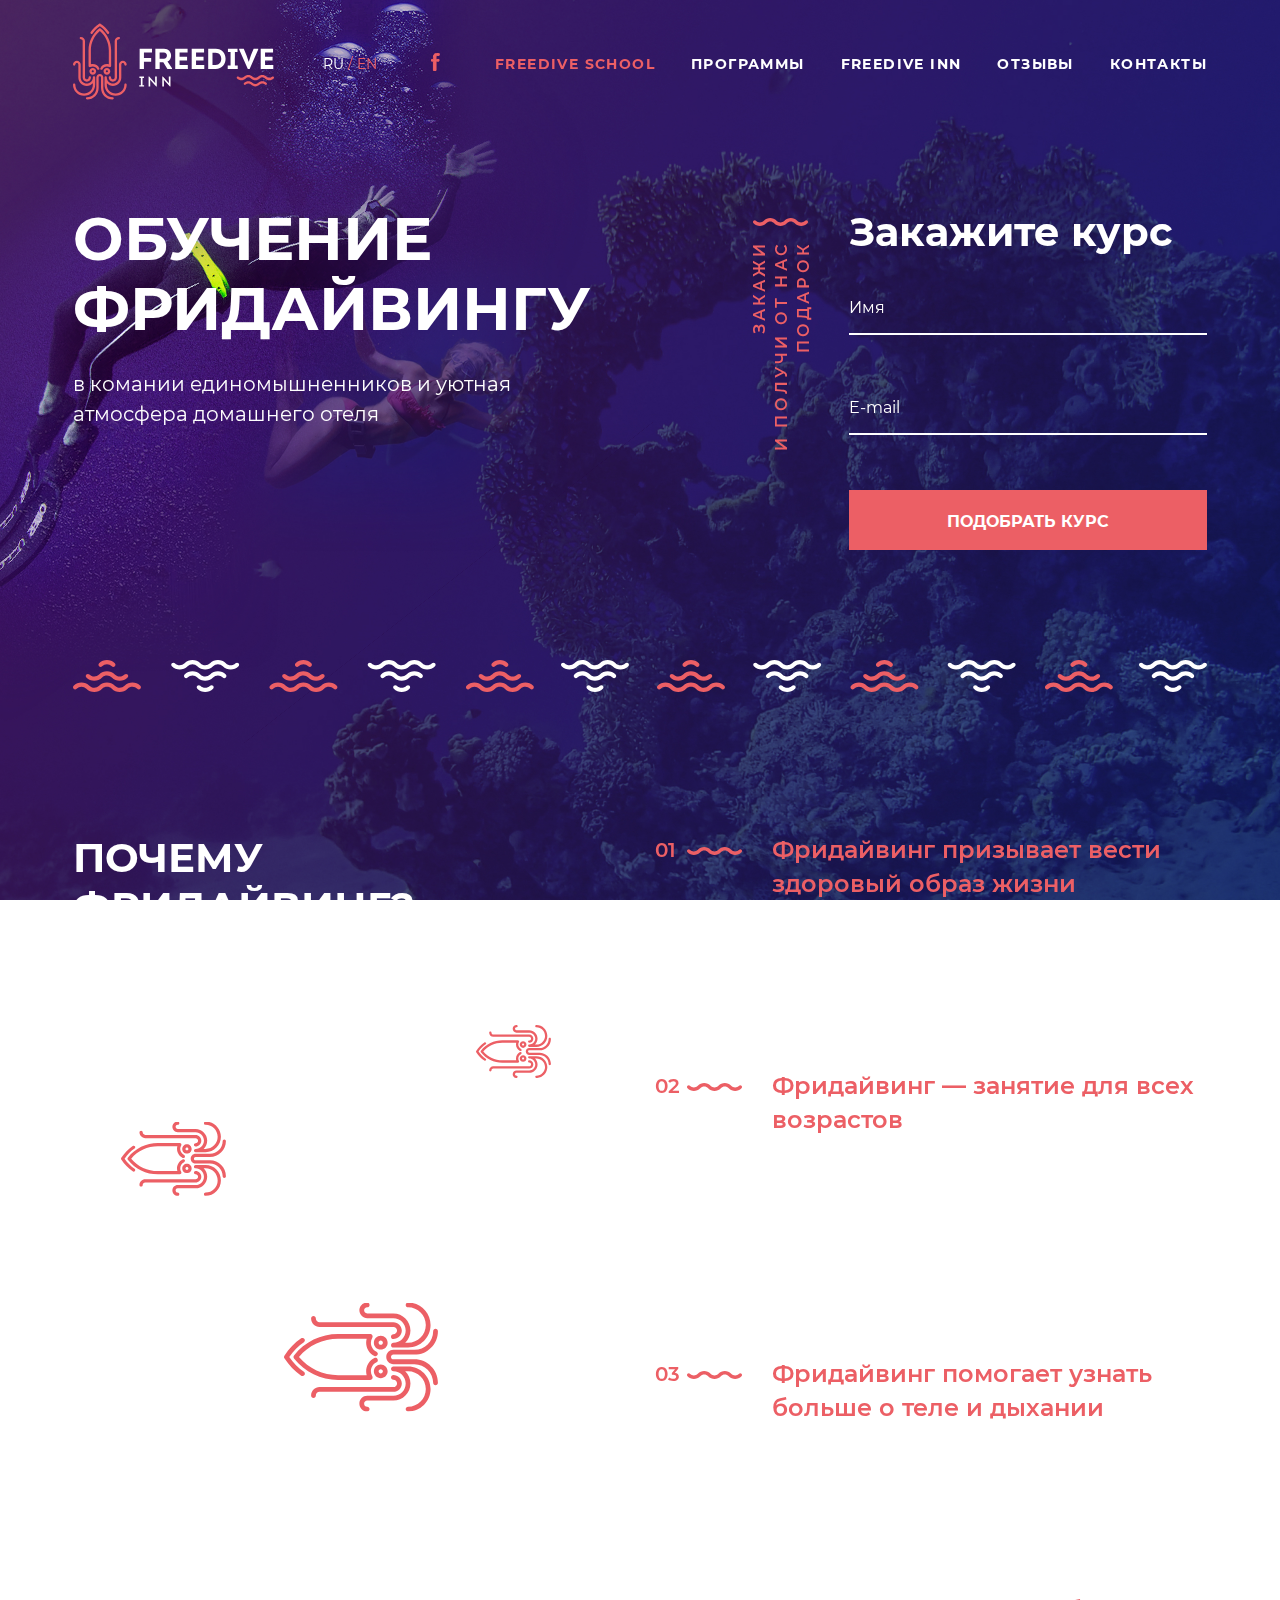
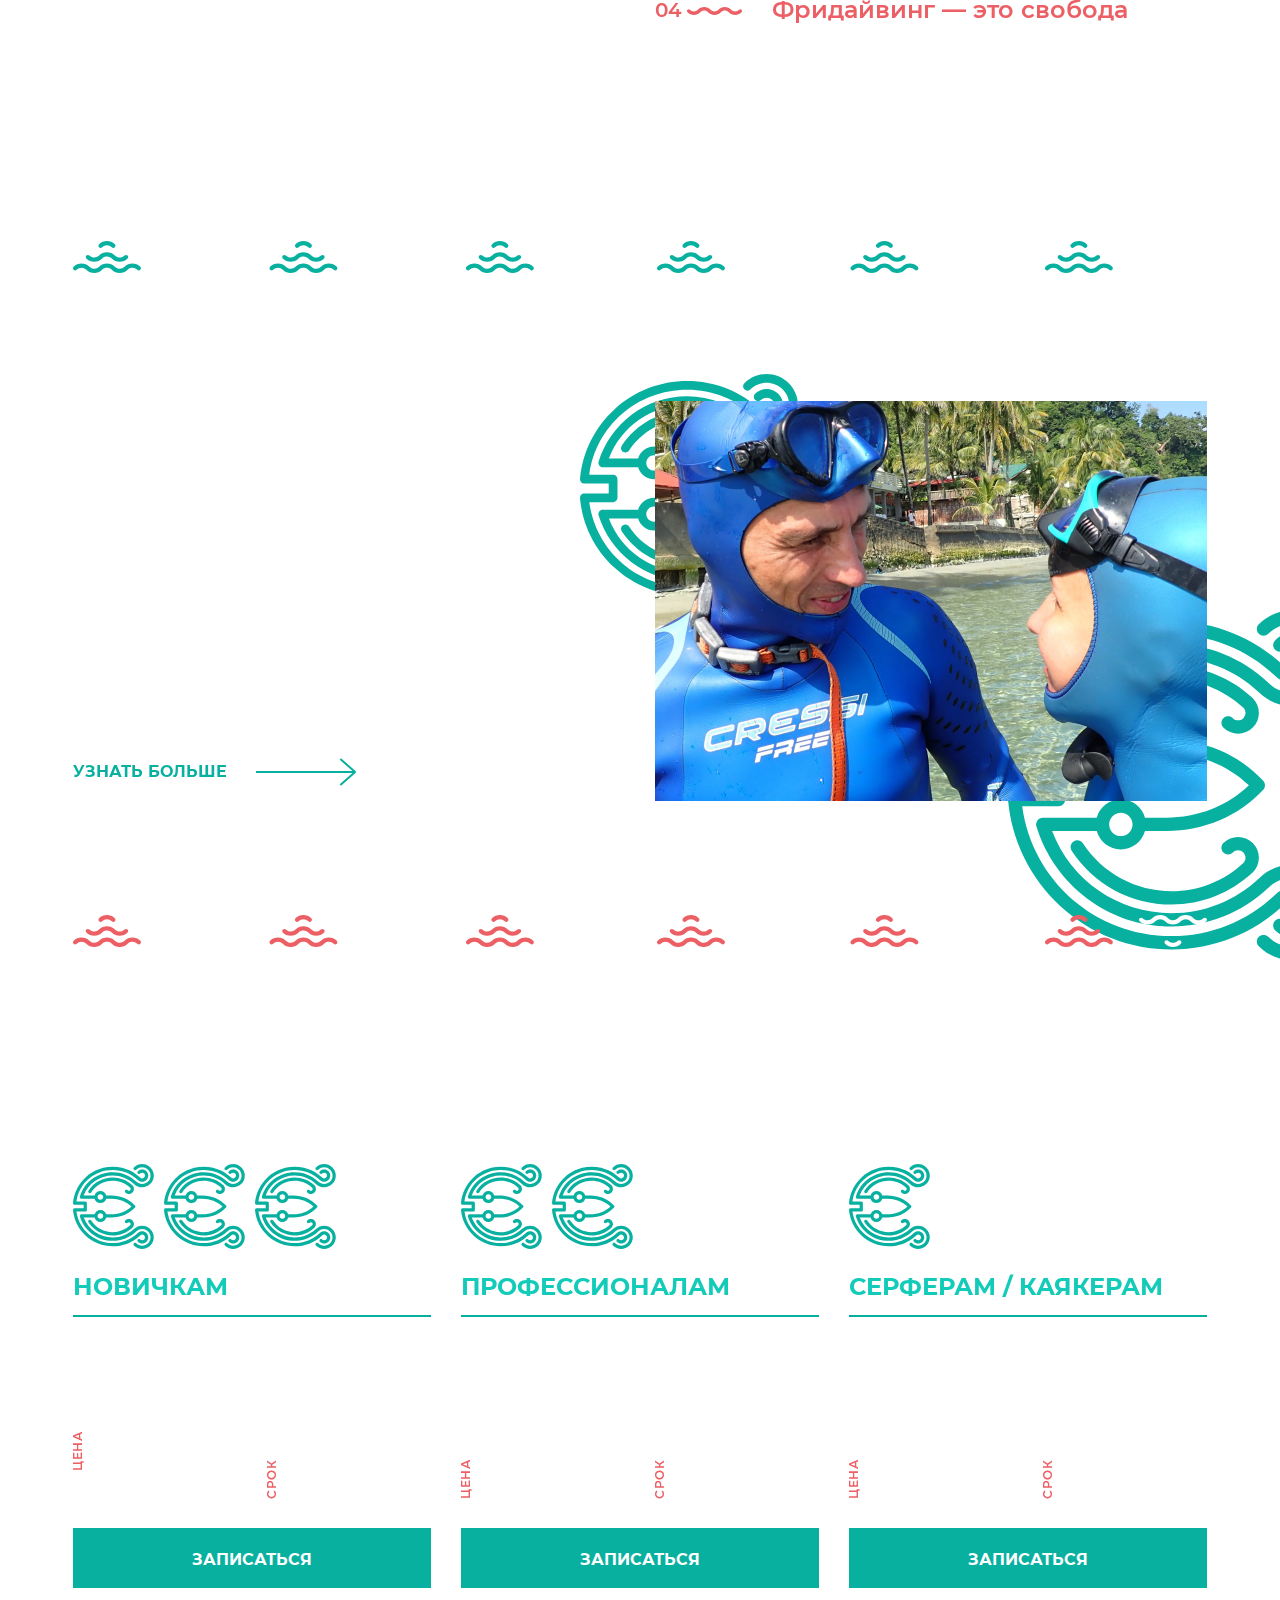
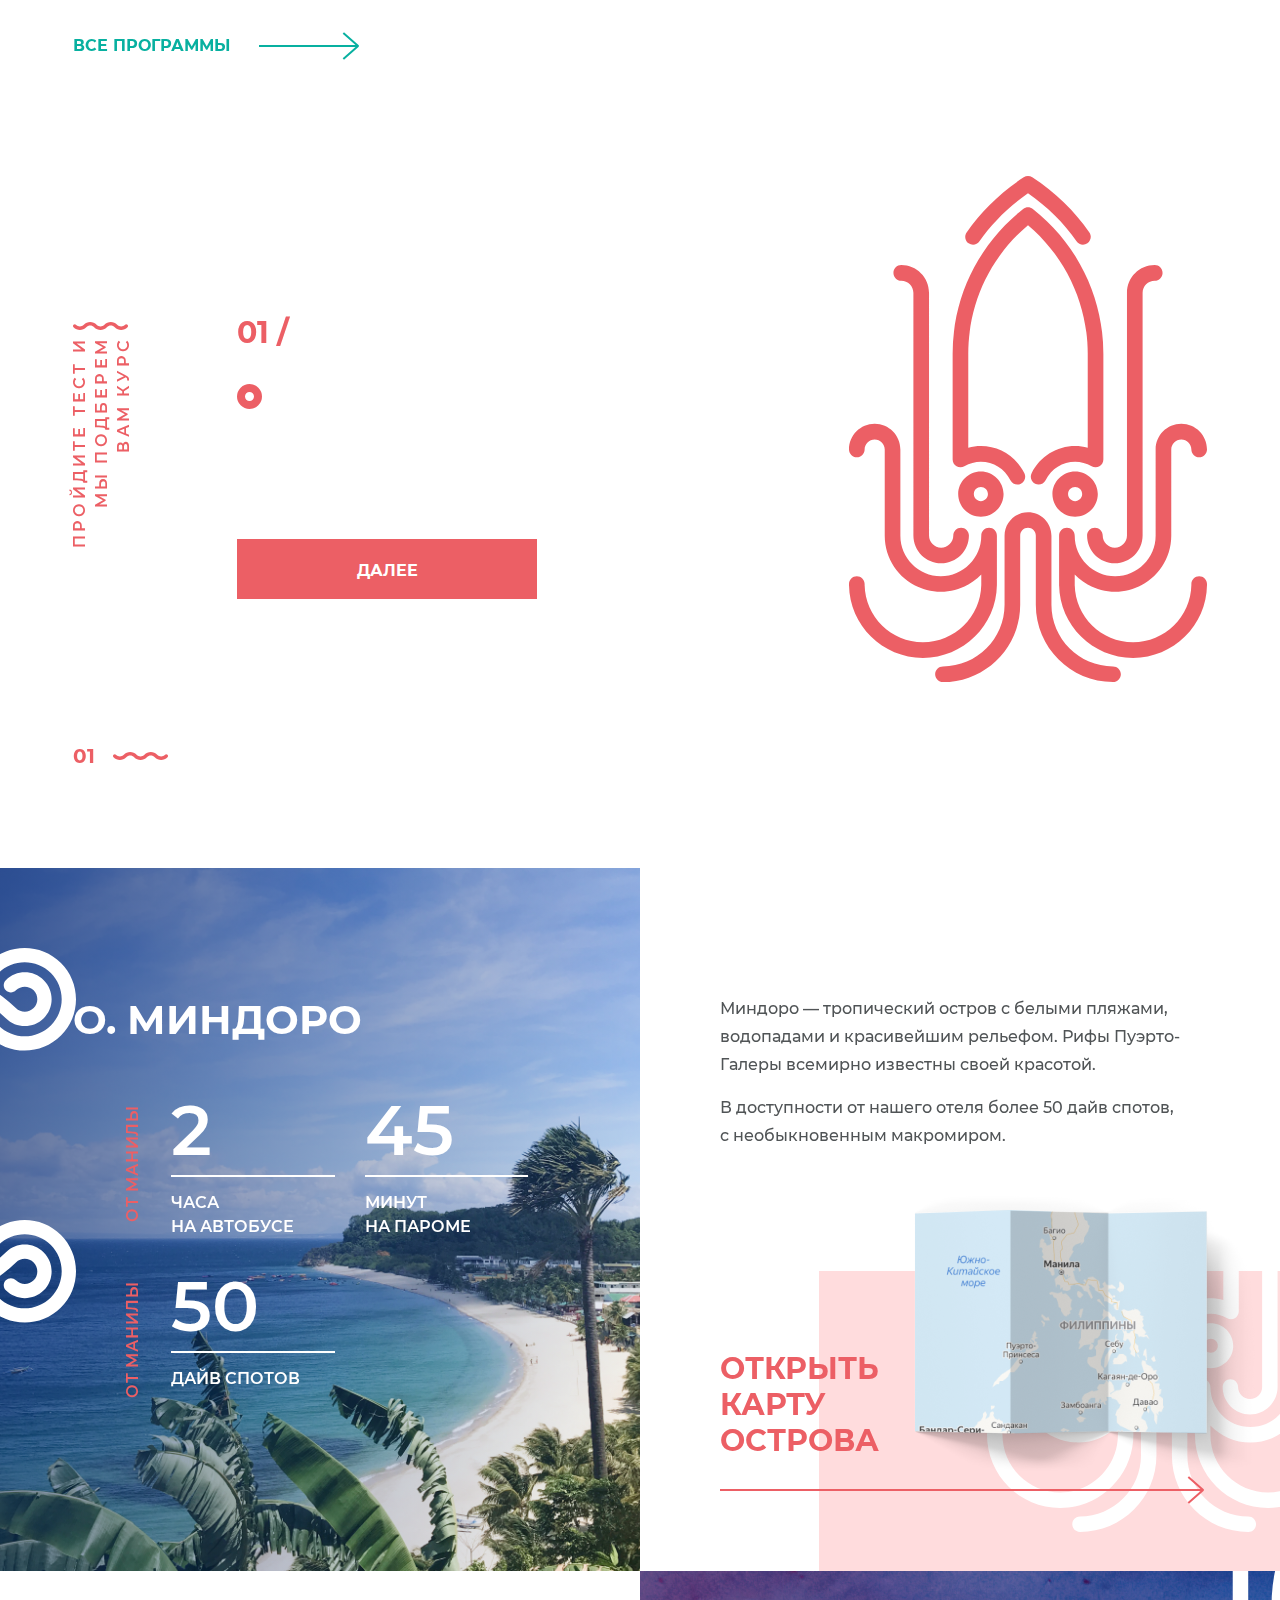
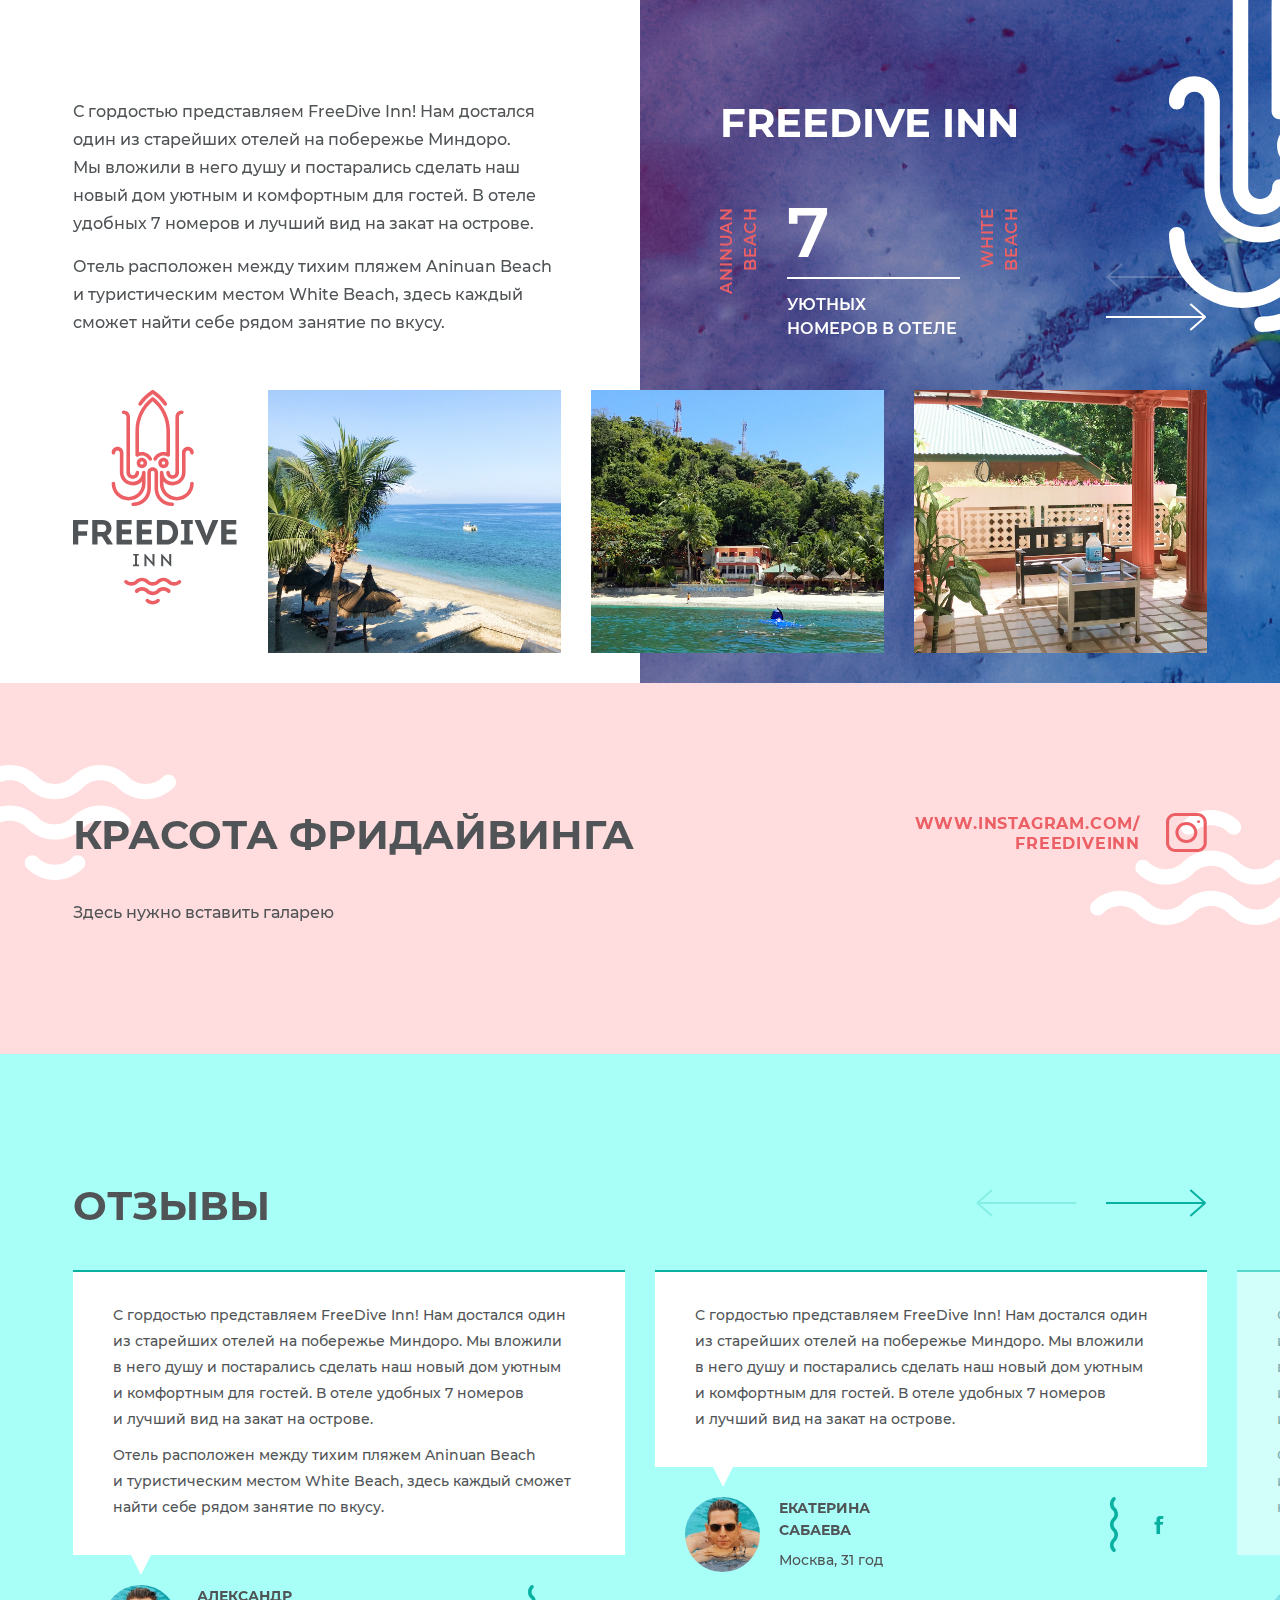
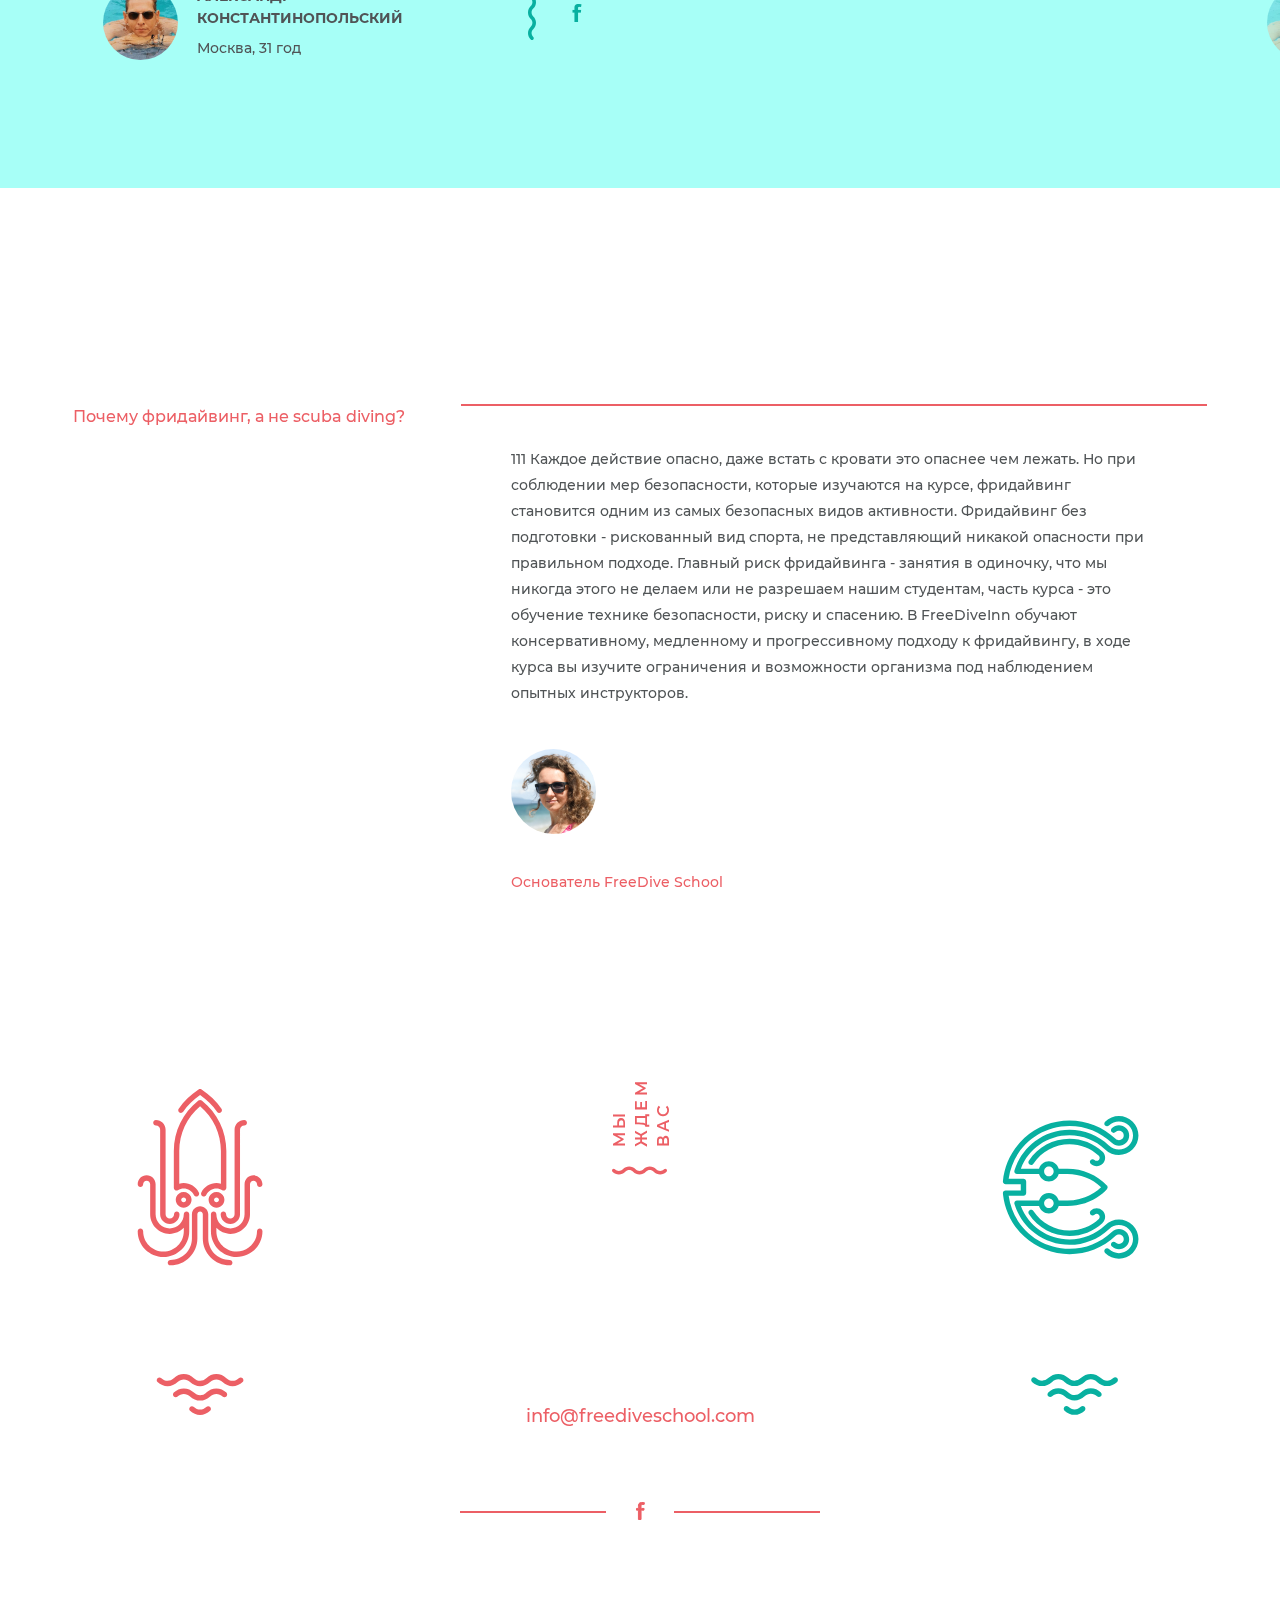
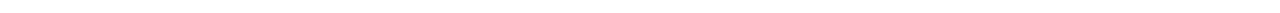
==== commit bead0b21: "Ver. 1.1" ====
--- a/home.html
+++ b/home.html
@@ -225,7 +225,7 @@
                                         <div class="cont">срок</div>
                                       </div>
                                       <div class="service-info-item-val">
-                                        <p>7 дней</p>
+                                        <p>7 дней (2 ночи)</p>
                                       </div>
                                     </div>
                                   </div>
@@ -357,11 +357,11 @@
                                   </div>
                                   <div class="form-radio">
                                     <input id="poll_1_2" type="radio" name="poll_1">
-                                    <label for="poll_1_2">Могу проплыть 100 метров</label>
+                                    <label for="poll_1_2">Да, могу проплыть 100 метров</label>
                                   </div>
                                   <div class="form-radio">
                                     <input id="poll_1_3" type="radio" name="poll_1">
-                                    <label for="poll_1_3">Да, хорошо плаваю</label>
+                                    <label for="poll_1_3">Плаваю хорошо</label>
                                   </div>
                                 </div>
                                 <div class="poll-form-nav">
@@ -373,19 +373,23 @@
                           <div class="poll-form-step">
                             <div class="poll-step-content">
                               <div class="poll-step-content-inner">
-                                <div class="h3"><span>02 /</span> Чекбоксы</div>
+                                <div class="h3"><span>02 /</span> Занимались ли вы когда-нибудь снорклингом?</div>
                                 <div class="form-radios">
                                   <div class="form-radio">
-                                    <input id="poll_2_1" type="checkbox" name="poll_2_1">
-                                    <label for="poll_2_1">Ответ 1</label>
-                                  </div>
-                                  <div class="form-radio">
-                                    <input id="poll_2_2" type="checkbox" name="poll_2_2">
-                                    <label for="poll_2_2">Ответ 2</label>
-                                  </div>
-                                  <div class="form-radio">
-                                    <input id="poll_2_3" type="checkbox" name="poll_2_3">
-                                    <label for="poll_2_3">Ответ 3</label>
+                                    <input id="poll_2_1" type="radio" name="poll_2" checked>
+                                    <label for="poll_2_1">Нет</label>
+                                  </div>
+                                  <div class="form-radio">
+                                    <input id="poll_2_2" type="radio" name="poll_2">
+                                    <label for="poll_2_2">Однажды</label>
+                                  </div>
+                                  <div class="form-radio">
+                                    <input id="poll_2_3" type="radio" name="poll_2">
+                                    <label for="poll_2_3">Много раз</label>
+                                  </div>
+                                  <div class="form-radio">
+                                    <input id="poll_2_4" type="radio" name="poll_2">
+                                    <label for="poll_2_4">Это мое любимое занятие</label>
                                   </div>
                                 </div>
                                 <div class="poll-form-nav">
@@ -395,22 +399,22 @@
                               </div>
                             </div>
                           </div>
-                          <div class="poll-form-step">
+                          <div class="poll-form-step" data-parent="poll_2_1">
                             <div class="poll-step-content">
                               <div class="poll-step-content-inner">
-                                <div class="h3"><span>03 /</span> Обязательные чекбоксы</div>
-                                <div class="form-radios form-checkboxes-required">
-                                  <div class="form-radio">
-                                    <input id="poll_3_1" type="checkbox" name="poll_3_1">
-                                    <label for="poll_3_1">Ответ 1</label>
-                                  </div>
-                                  <div class="form-radio">
-                                    <input id="poll_3_2" type="checkbox" name="poll_3_2">
-                                    <label for="poll_3_2">Ответ 2</label>
-                                  </div>
-                                  <div class="form-radio">
-                                    <input id="poll_3_3" type="checkbox" name="poll_3_3">
-                                    <label for="poll_3_3">Ответ 3</label>
+                                <div class="h3"><span>03 /</span> Занимались ли активными видами спорта?</div>
+                                <div class="form-radios">
+                                  <div class="form-radio">
+                                    <input id="poll_3_1_1" type="radio" name="poll_3_1" checked>
+                                    <label for="poll_3_1_1">Нет</label>
+                                  </div>
+                                  <div class="form-radio">
+                                    <input id="poll_3_1_2" type="radio" name="poll_3_1">
+                                    <label for="poll_3_1_2">Иногда</label>
+                                  </div>
+                                  <div class="form-radio">
+                                    <input id="poll_3_1_3" type="radio" name="poll_3_1">
+                                    <label for="poll_3_1_3">Регулярно</label>
                                   </div>
                                 </div>
                                 <div class="poll-form-nav">
@@ -420,34 +424,26 @@
                               </div>
                             </div>
                           </div>
-                          <div class="poll-form-step">
+                          <div class="poll-form-step" data-parent="poll_2_2,poll_2_3,poll_2_4">
                             <div class="poll-step-content">
                               <div class="poll-step-content-inner">
-                                <div class="h3"><span>04 /</span> Радиокнопки с альтернативным вариантом</div>
+                                <div class="h3"><span>03 /</span> Во время снорклинга вы ныряли?</div>
                                 <div class="form-radios">
                                   <div class="form-radio">
-                                    <input id="poll_4_1" type="radio" name="poll_4" checked>
-                                    <label for="poll_4_1">1</label>
-                                  </div>
-                                  <div class="form-radio">
-                                    <input id="poll_4_2" type="radio" name="poll_4">
-                                    <label for="poll_4_2">2</label>
-                                  </div>
-                                  <div class="form-radio">
-                                    <input id="poll_4_3" type="radio" name="poll_4">
-                                    <label for="poll_4_3">3</label>
-                                  </div>
-                                  <div class="form-radio-text">
-                                    <div class="form-radio">
-                                      <input id="poll_4_4" type="radio" name="poll_4" value="other">
-                                      <label for="poll_4_4">Другое</label>
-                                    </div>
-                                    <div class="form-text form-group-other">
-                                      <div class="form-group">
-                                        <label class="placeholder" for="poll_4_4_text">Введите значение</label>
-                                        <input type="text" name="poll_4_4_text" id="poll_4_4_text">
-                                      </div>
-                                    </div>
+                                    <input id="poll_3_2_1" type="radio" name="poll_3_2" checked>
+                                    <label for="poll_3_2_1">Нет</label>
+                                  </div>
+                                  <div class="form-radio">
+                                    <input id="poll_3_2_2" type="radio" name="poll_3_2">
+                                    <label for="poll_3_2_2">Да, на 1-2 метра</label>
+                                  </div>
+                                  <div class="form-radio">
+                                    <input id="poll_3_2_3" type="radio" name="poll_3_2">
+                                    <label for="poll_3_2_3">Да, на 3-5 метров</label>
+                                  </div>
+                                  <div class="form-radio">
+                                    <input id="poll_3_2_4" type="radio" name="poll_3_2">
+                                    <label for="poll_3_2_4">Да, больше 5 метров</label>
                                   </div>
                                 </div>
                                 <div class="poll-form-nav">
@@ -457,34 +453,18 @@
                               </div>
                             </div>
                           </div>
-                          <div class="poll-form-step">
+                          <div class="poll-form-step" data-parent="poll_3_1_1">
                             <div class="poll-step-content">
                               <div class="poll-step-content-inner">
-                                <div class="h3"><span>05 /</span> Чекбоксы с альтернативным вариантом</div>
+                                <div class="h3"><span>04 /</span> Занимаетесь ли вы йогой?</div>
                                 <div class="form-radios">
                                   <div class="form-radio">
-                                    <input id="poll_5_1" type="checkbox" name="poll_5_1" checked>
-                                    <label for="poll_5_1">1</label>
-                                  </div>
-                                  <div class="form-radio">
-                                    <input id="poll_5_2" type="checkbox" name="poll_5_2">
-                                    <label for="poll_5_2">2</label>
-                                  </div>
-                                  <div class="form-radio">
-                                    <input id="poll_5_3" type="checkbox" name="poll_5_3">
-                                    <label for="poll_5_3">3</label>
-                                  </div>
-                                  <div class="form-radio-text">
-                                    <div class="form-radio">
-                                      <input id="poll_5_4" type="checkbox" name="poll_5_4" value="other">
-                                      <label for="poll_5_4">Другое</label>
-                                    </div>
-                                    <div class="form-text form-group-other">
-                                      <div class="form-group">
-                                        <label class="placeholder" for="poll_5_4_text">Введите значение</label>
-                                        <input type="text" name="poll_5_4_text" id="poll_5_4_text">
-                                      </div>
-                                    </div>
+                                    <input id="poll_4_1_1" type="radio" name="poll_4_1" checked>
+                                    <label for="poll_4_1_1">Да</label>
+                                  </div>
+                                  <div class="form-radio">
+                                    <input id="poll_4_1_2" type="radio" name="poll_4_1">
+                                    <label for="poll_4_1_2">Нет</label>
                                   </div>
                                 </div>
                                 <div class="poll-form-nav">
@@ -494,13 +474,31 @@
                               </div>
                             </div>
                           </div>
-                          <div class="poll-form-step">
+                          <div class="poll-form-step" data-parent="poll_3_1_2,poll_3_1_3,poll_3_2_1,poll_3_2_2,poll_3_2_3,poll_3_2_4">
                             <div class="poll-step-content">
                               <div class="poll-step-content-inner">
-                                <div class="h3"><span>06 /</span> Текстовое поле</div>
-                                <div class="form-group">
-                                  <label class="placeholder" for="poll_6">Введите значение</label>
-                                  <input id="poll_6" type="text" name="poll_6" required>
+                                <div class="h3"><span>04 /</span> Занимаетесь ли вы водными видами спорта?</div>
+                                <div class="form-radios">
+                                  <div class="form-radio">
+                                    <input id="poll_4_2_1" type="radio" name="poll_4_2" checked>
+                                    <label for="poll_4_2_1">Нет</label>
+                                  </div>
+                                  <div class="form-radio">
+                                    <input id="poll_4_2_2" type="radio" name="poll_4_2">
+                                    <label for="poll_4_2_2">Другие виды</label>
+                                  </div>
+                                  <div class="form-radio">
+                                    <input id="poll_4_2_3" type="radio" name="poll_4_2">
+                                    <label for="poll_4_2_3">Серфинг</label>
+                                  </div>
+                                  <div class="form-radio">
+                                    <input id="poll_4_2_4" type="radio" name="poll_4_2">
+                                    <label for="poll_4_2_4">Каякинг</label>
+                                  </div>
+                                  <div class="form-radio">
+                                    <input id="poll_4_2_5" type="radio" name="poll_4_2">
+                                    <label for="poll_4_2_5">Фридайвинг</label>
+                                  </div>
                                 </div>
                                 <div class="poll-form-nav">
                                   <div class="btn btn-back"></div>
@@ -509,29 +507,217 @@
                               </div>
                             </div>
                           </div>
-                          <div class="poll-form-step last">
+                          <div class="poll-form-step" data-parent="poll_4_1_1,poll_4_1_2">
                             <div class="poll-step-content">
                               <div class="poll-step-content-inner">
-                                <div class="h3"><span>07 /</span> Введите ваши данные</div>
-                                <div class="row">
-                                  <div class="col-12 col-lg-6">
-                                    <div class="form-group">
-                                      <label class="placeholder" for="poll_name">Ваше имя</label>
-                                      <input id="poll_name" type="text" name="poll_name" required>
-                                    </div>
-                                  </div>
-                                  <div class="col-12 col-lg-6">
-                                    <div class="form-group">
-                                      <label class="placeholder" for="poll_email">E-mail</label>
-                                      <input id="poll_email" type="email" name="poll_email" required>
-                                    </div>
-                                  </div>
-                                  <div class="col-12">
-                                    <div class="poll-form-nav">
-                                      <div class="btn btn-back"></div>
-                                      <button class="btn btn-3" type="submit"><span>Далее</span></button>
-                                    </div>
-                                  </div>
+                                <div class="h3"><span>05 /</span> Любите ли вы отдыхать на море?</div>
+                                <div class="form-radios">
+                                  <div class="form-radio">
+                                    <input id="poll_5_1_1" type="radio" name="poll_5_1" checked>
+                                    <label for="poll_5_1_1">Да</label>
+                                  </div>
+                                  <div class="form-radio">
+                                    <input id="poll_5_1_2" type="radio" name="poll_5_1">
+                                    <label for="poll_5_1_2">Нет</label>
+                                  </div>
+                                </div>
+                                <div class="poll-form-nav">
+                                  <div class="btn btn-back"></div>
+                                  <div class="btn btn-3 btn-forward"><span>Далее</span></div>
+                                </div>
+                              </div>
+                            </div>
+                          </div>
+                          <div class="poll-form-step" data-parent="poll_4_2_1,poll_4_2_2,poll_4_2_3,poll_4_2_4">
+                            <div class="poll-step-content">
+                              <div class="poll-step-content-inner">
+                                <div class="h3"><span>05 /</span> Занимаетесь ли вы йогой?</div>
+                                <div class="form-radios">
+                                  <div class="form-radio">
+                                    <input id="poll_5_2_1" type="radio" name="poll_5_2" checked>
+                                    <label for="poll_5_2_1">Да</label>
+                                  </div>
+                                  <div class="form-radio">
+                                    <input id="poll_5_2_2" type="radio" name="poll_5_2">
+                                    <label for="poll_5_2_2">Нет</label>
+                                  </div>
+                                </div>
+                                <div class="poll-form-nav">
+                                  <div class="btn btn-back"></div>
+                                  <div class="btn btn-3 btn-forward"><span>Далее</span></div>
+                                </div>
+                              </div>
+                            </div>
+                          </div>
+                          <div class="poll-form-step" data-parent="poll_4_2_5">
+                            <div class="poll-step-content">
+                              <div class="poll-step-content-inner">
+                                <div class="h3"><span>05 /</span> Есть ли у вас сертификат по фридайвингу?</div>
+                                <div class="form-radios">
+                                  <div class="form-radio">
+                                    <input id="poll_5_3_1" type="radio" name="poll_5_3" checked>
+                                    <label for="poll_5_3_1">SSI Try/Basic/Pool Freediving / AIDA */**Pool / RAID Basic Freediver</label>
+                                  </div>
+                                  <div class="form-radio">
+                                    <input id="poll_5_3_2" type="radio" name="poll_5_3">
+                                    <label for="poll_5_3_2">SSI Freediving Level 1/ AIDA ** / RAID Freediver / Molchanovs W1</label>
+                                  </div>
+                                  <div class="form-radio">
+                                    <input id="poll_5_3_3" type="radio" name="poll_5_3">
+                                    <label for="poll_5_3_3">SSI Freediving Level 2/ AIDA *** / RAID Advanced / Molchanovs W2</label>
+                                  </div>
+                                  <div class="form-radio">
+                                    <input id="poll_5_3_4" type="radio" name="poll_5_3">
+                                    <label for="poll_5_3_4">SSI Freediving Level 3/ AIDA **** / RAID Master / Molchanovs W3/4/5</label>
+                                  </div>
+                                </div>
+                                <div class="poll-form-nav">
+                                  <div class="btn btn-back"></div>
+                                  <div class="btn btn-3 btn-forward"><span>Далее</span></div>
+                                </div>
+                              </div>
+                            </div>
+                          </div>
+                          <div class="poll-form-step last" data-parent="poll_5_1_1,poll_5_1_2">
+                            <div class="poll-step-content">
+                              <div class="poll-step-content-inner">
+                                <div class="h3"><span>06 /</span> Вам подходит</div>
+                                <div class="h4"> Try freediving</div>
+                                <div class="form-group">
+                                  <label class="placeholder" for="poll_6_1_name">Имя</label>
+                                  <input id="poll_6_1_name" type="text" name="poll_6_1_name" required>
+                                </div>
+                                <div class="form-group">
+                                  <label class="placeholder" for="poll_6_1_email">E-mail</label>
+                                  <input id="poll_6_1_email" type="email" name="poll_6_1_email" required>
+                                </div>
+                                <div class="form-group">
+                                  <label class="placeholder" for="poll_6_1_phone">Телефон</label>
+                                  <input class="input-phone" id="poll_6_1_phone" type="text" name="poll_6_1_phone" required>
+                                </div>
+                                <div class="poll-form-nav">
+                                  <div class="btn btn-back"></div>
+                                  <button class="btn btn-3" type="submit"><span>Отправить</span></button>
+                                </div>
+                              </div>
+                            </div>
+                          </div>
+                          <div class="poll-form-step last" data-parent="poll_4_2_1,poll_4_2_2,poll_5_3_1">
+                            <div class="poll-step-content">
+                              <div class="poll-step-content-inner">
+                                <div class="h3"><span>06 /</span> Вам подходит</div>
+                                <div class="h4">SSI freediving level 1</div>
+                                <div class="form-group">
+                                  <label class="placeholder" for="poll_6_2_name">Имя</label>
+                                  <input id="poll_6_2_name" type="text" name="poll_6_2_name" required>
+                                </div>
+                                <div class="form-group">
+                                  <label class="placeholder" for="poll_6_2_email">E-mail</label>
+                                  <input id="poll_6_2_email" type="email" name="poll_6_2_email" required>
+                                </div>
+                                <div class="form-group">
+                                  <label class="placeholder" for="poll_6_2_phone">Телефон</label>
+                                  <input class="input-phone" id="poll_6_2_phone" type="text" name="poll_6_2_phone" required>
+                                </div>
+                                <div class="poll-form-nav">
+                                  <div class="btn btn-back"></div>
+                                  <button class="btn btn-3" type="submit"><span>Отправить</span></button>
+                                </div>
+                              </div>
+                            </div>
+                          </div>
+                          <div class="poll-form-step last" data-parent="poll_4_2_3">
+                            <div class="poll-step-content">
+                              <div class="poll-step-content-inner">
+                                <div class="h3"><span>06 /</span> Вам подходит</div>
+                                <div class="h4">Фридайвинг для серферов</div>
+                                <div class="form-group">
+                                  <label class="placeholder" for="poll_6_3_name">Имя</label>
+                                  <input id="poll_6_3_name" type="text" name="poll_6_3_name" required>
+                                </div>
+                                <div class="form-group">
+                                  <label class="placeholder" for="poll_6_3_email">E-mail</label>
+                                  <input id="poll_6_3_email" type="email" name="poll_6_3_email" required>
+                                </div>
+                                <div class="form-group">
+                                  <label class="placeholder" for="poll_6_3_phone">Телефон</label>
+                                  <input class="input-phone" id="poll_6_3_phone" type="text" name="poll_6_3_phone" required>
+                                </div>
+                                <div class="poll-form-nav">
+                                  <div class="btn btn-back"></div>
+                                  <button class="btn btn-3" type="submit"><span>Отправить</span></button>
+                                </div>
+                              </div>
+                            </div>
+                          </div>
+                          <div class="poll-form-step last" data-parent="poll_4_2_4">
+                            <div class="poll-step-content">
+                              <div class="poll-step-content-inner">
+                                <div class="h3"><span>06 /</span> Вам подходит</div>
+                                <div class="h4">Фридайвинг для каякеров</div>
+                                <div class="form-group">
+                                  <label class="placeholder" for="poll_6_4_name">Имя</label>
+                                  <input id="poll_6_4_name" type="text" name="poll_6_4_name" required>
+                                </div>
+                                <div class="form-group">
+                                  <label class="placeholder" for="poll_6_4_email">E-mail</label>
+                                  <input id="poll_6_4_email" type="email" name="poll_6_4_email" required>
+                                </div>
+                                <div class="form-group">
+                                  <label class="placeholder" for="poll_6_4_phone">Телефон</label>
+                                  <input class="input-phone" id="poll_6_4_phone" type="text" name="poll_6_4_phone" required>
+                                </div>
+                                <div class="poll-form-nav">
+                                  <div class="btn btn-back"></div>
+                                  <button class="btn btn-3" type="submit"><span>Отправить</span></button>
+                                </div>
+                              </div>
+                            </div>
+                          </div>
+                          <div class="poll-form-step last" data-parent="poll_5_3_2">
+                            <div class="poll-step-content">
+                              <div class="poll-step-content-inner">
+                                <div class="h3"><span>06 /</span> Вам подходит</div>
+                                <div class="h4">SSI freediving level 2</div>
+                                <div class="form-group">
+                                  <label class="placeholder" for="poll_6_5_name">Имя</label>
+                                  <input id="poll_6_5_name" type="text" name="poll_6_5_name" required>
+                                </div>
+                                <div class="form-group">
+                                  <label class="placeholder" for="poll_6_5_email">E-mail</label>
+                                  <input id="poll_6_5_email" type="email" name="poll_6_5_email" required>
+                                </div>
+                                <div class="form-group">
+                                  <label class="placeholder" for="poll_6_5_phone">Телефон</label>
+                                  <input class="input-phone" id="poll_6_5_phone" type="text" name="poll_6_5_phone" required>
+                                </div>
+                                <div class="poll-form-nav">
+                                  <div class="btn btn-back"></div>
+                                  <button class="btn btn-3" type="submit"><span>Отправить</span></button>
+                                </div>
+                              </div>
+                            </div>
+                          </div>
+                          <div class="poll-form-step last" data-parent="poll_5_3_3,poll_5_3_4">
+                            <div class="poll-step-content">
+                              <div class="poll-step-content-inner">
+                                <div class="h3"><span>06 /</span> Вам подходит</div>
+                                <div class="h4">Коуч-сессии</div>
+                                <div class="form-group">
+                                  <label class="placeholder" for="poll_6_6_name">Имя</label>
+                                  <input id="poll_6_6_name" type="text" name="poll_6_6_name" required>
+                                </div>
+                                <div class="form-group">
+                                  <label class="placeholder" for="poll_6_6_email">E-mail</label>
+                                  <input id="poll_6_6_email" type="email" name="poll_6_6_email" required>
+                                </div>
+                                <div class="form-group">
+                                  <label class="placeholder" for="poll_6_6_phone">Телефон</label>
+                                  <input class="input-phone" id="poll_6_6_phone" type="text" name="poll_6_6_phone" required>
+                                </div>
+                                <div class="poll-form-nav">
+                                  <div class="btn btn-back"></div>
+                                  <button class="btn btn-3" type="submit"><span>Отправить</span></button>
                                 </div>
                               </div>
                             </div>
